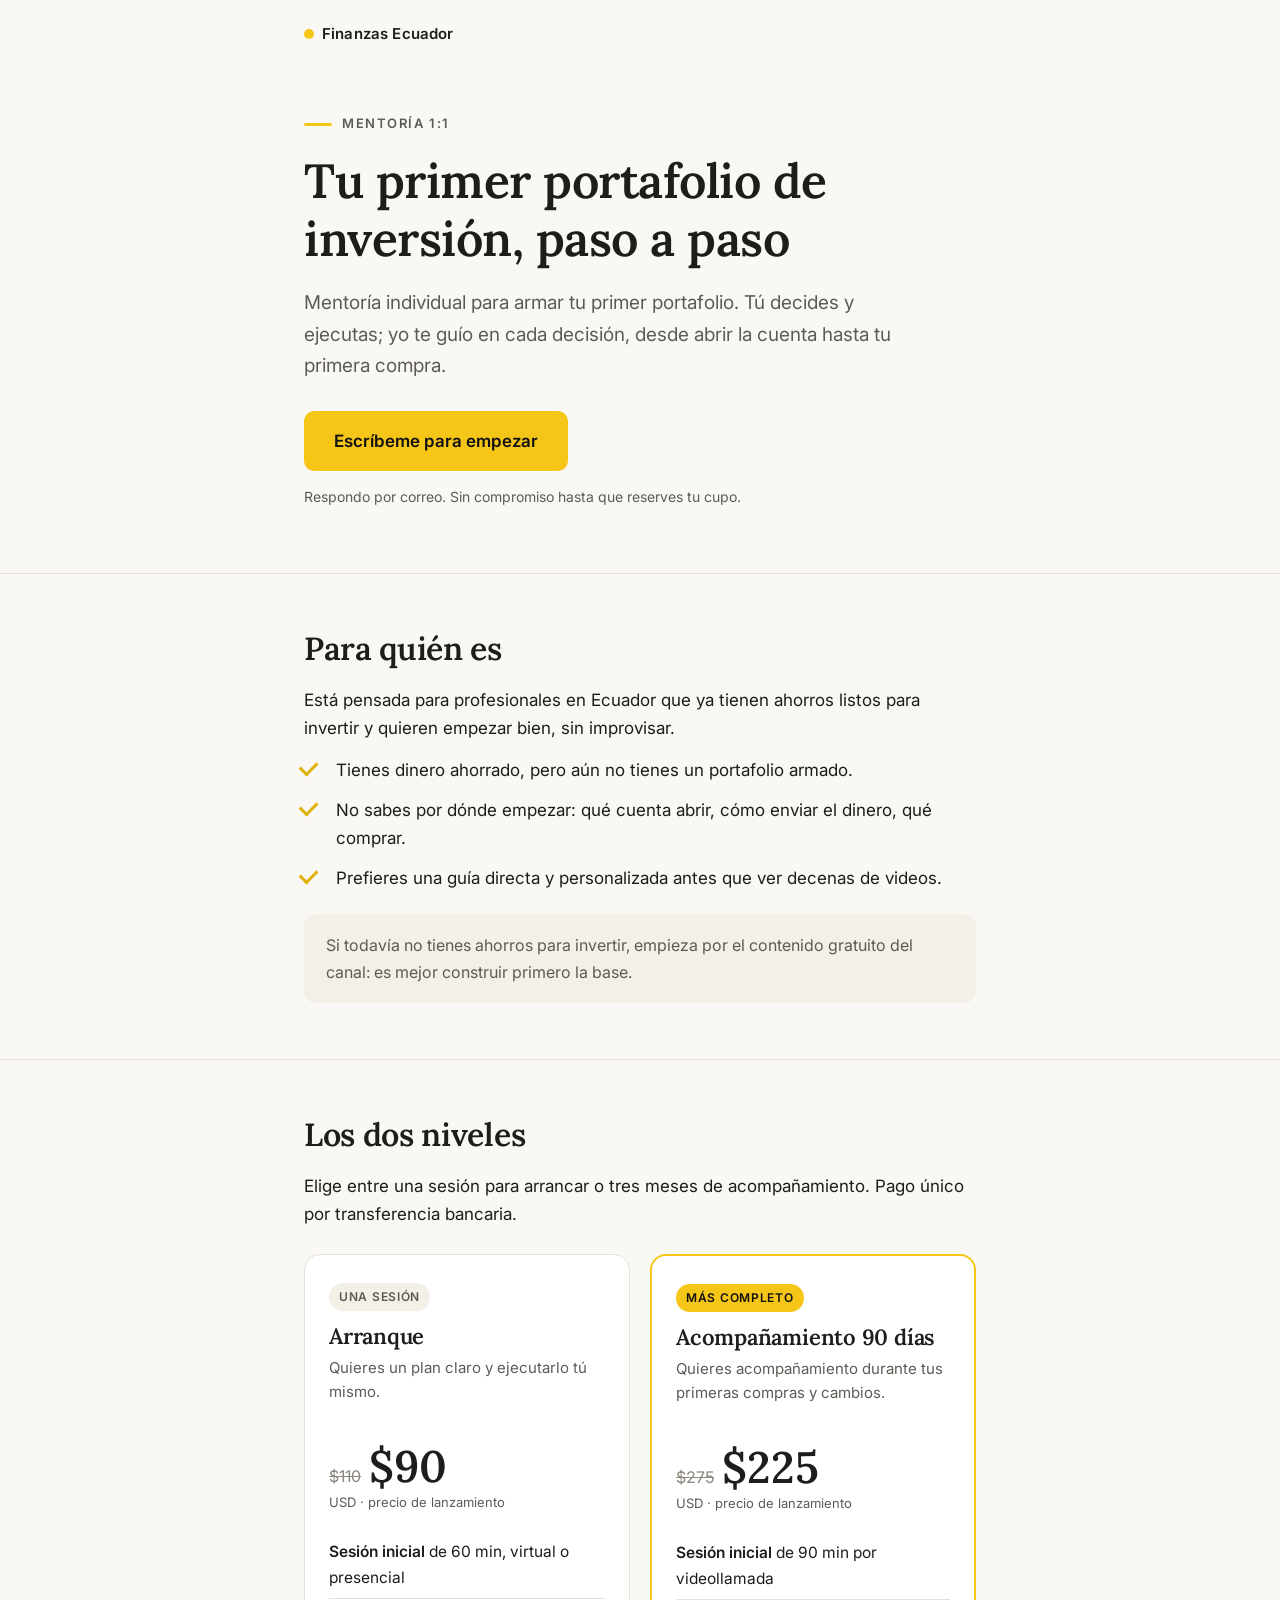
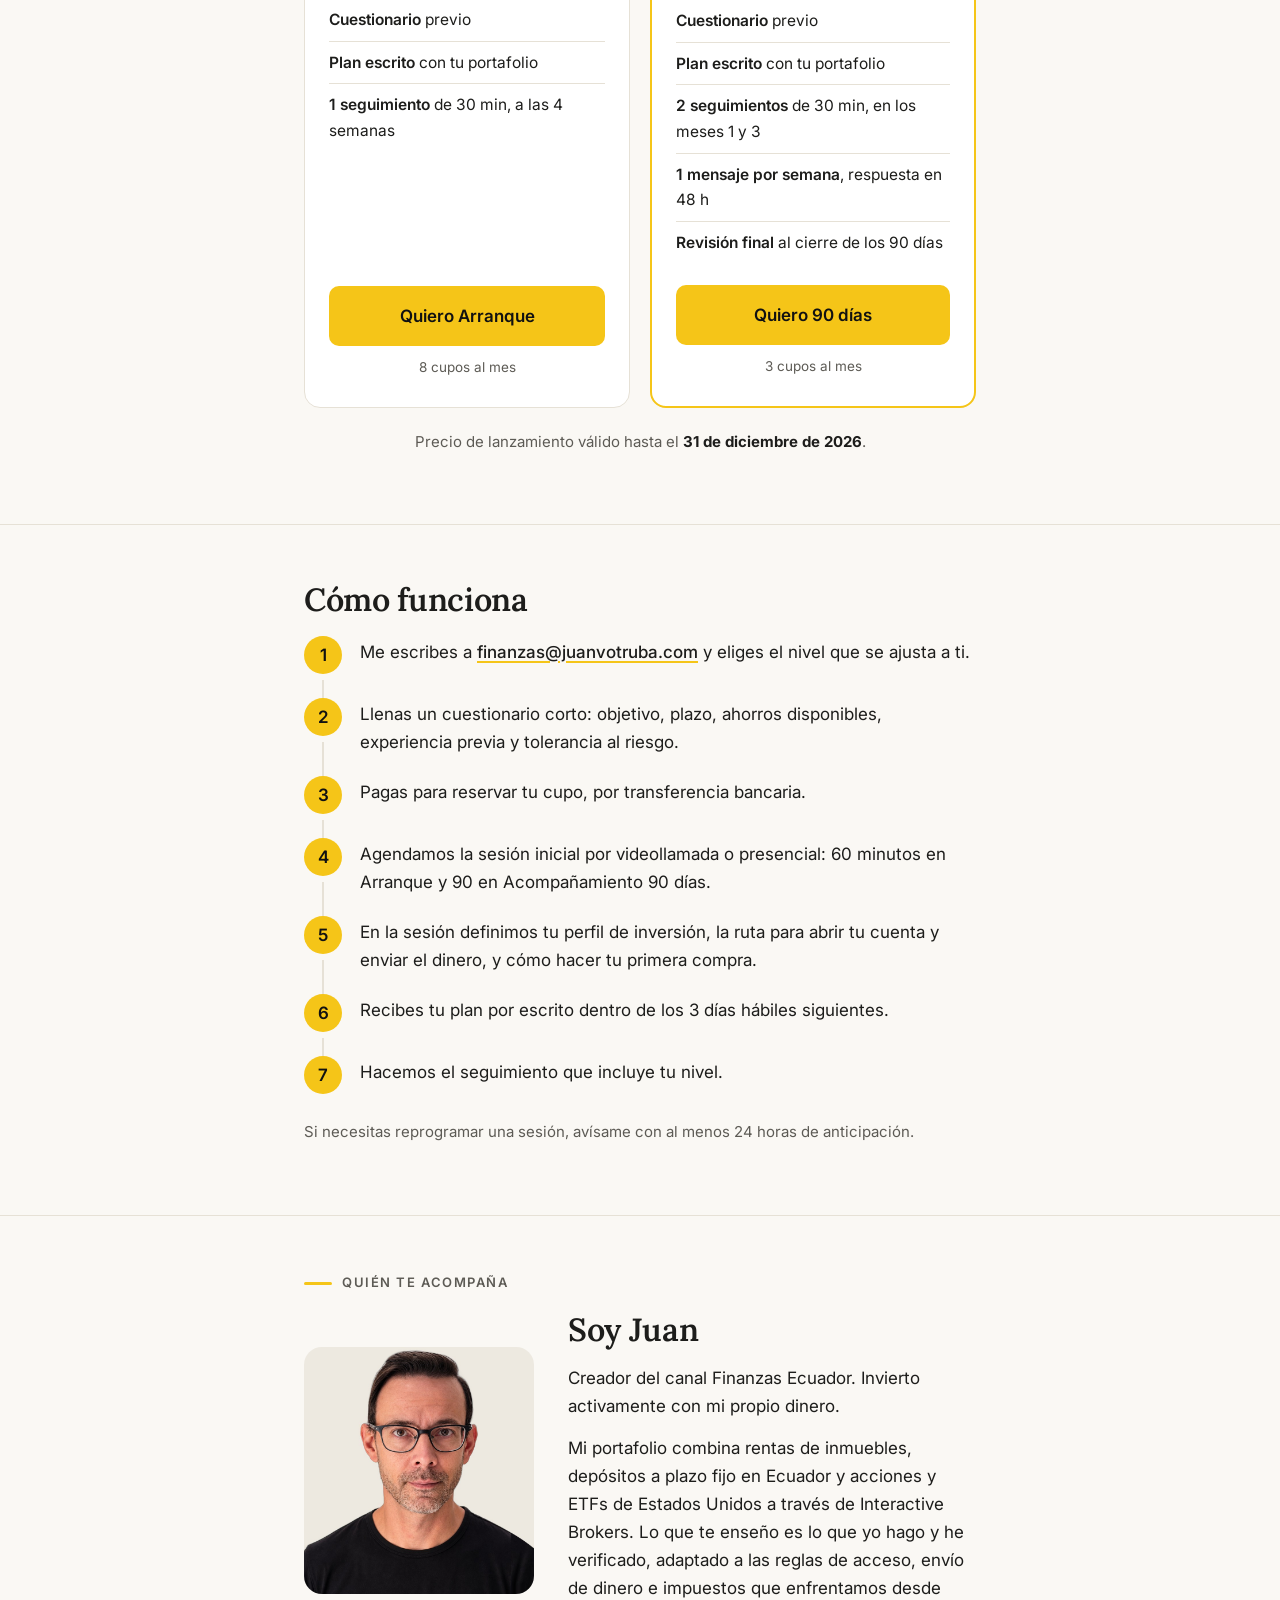
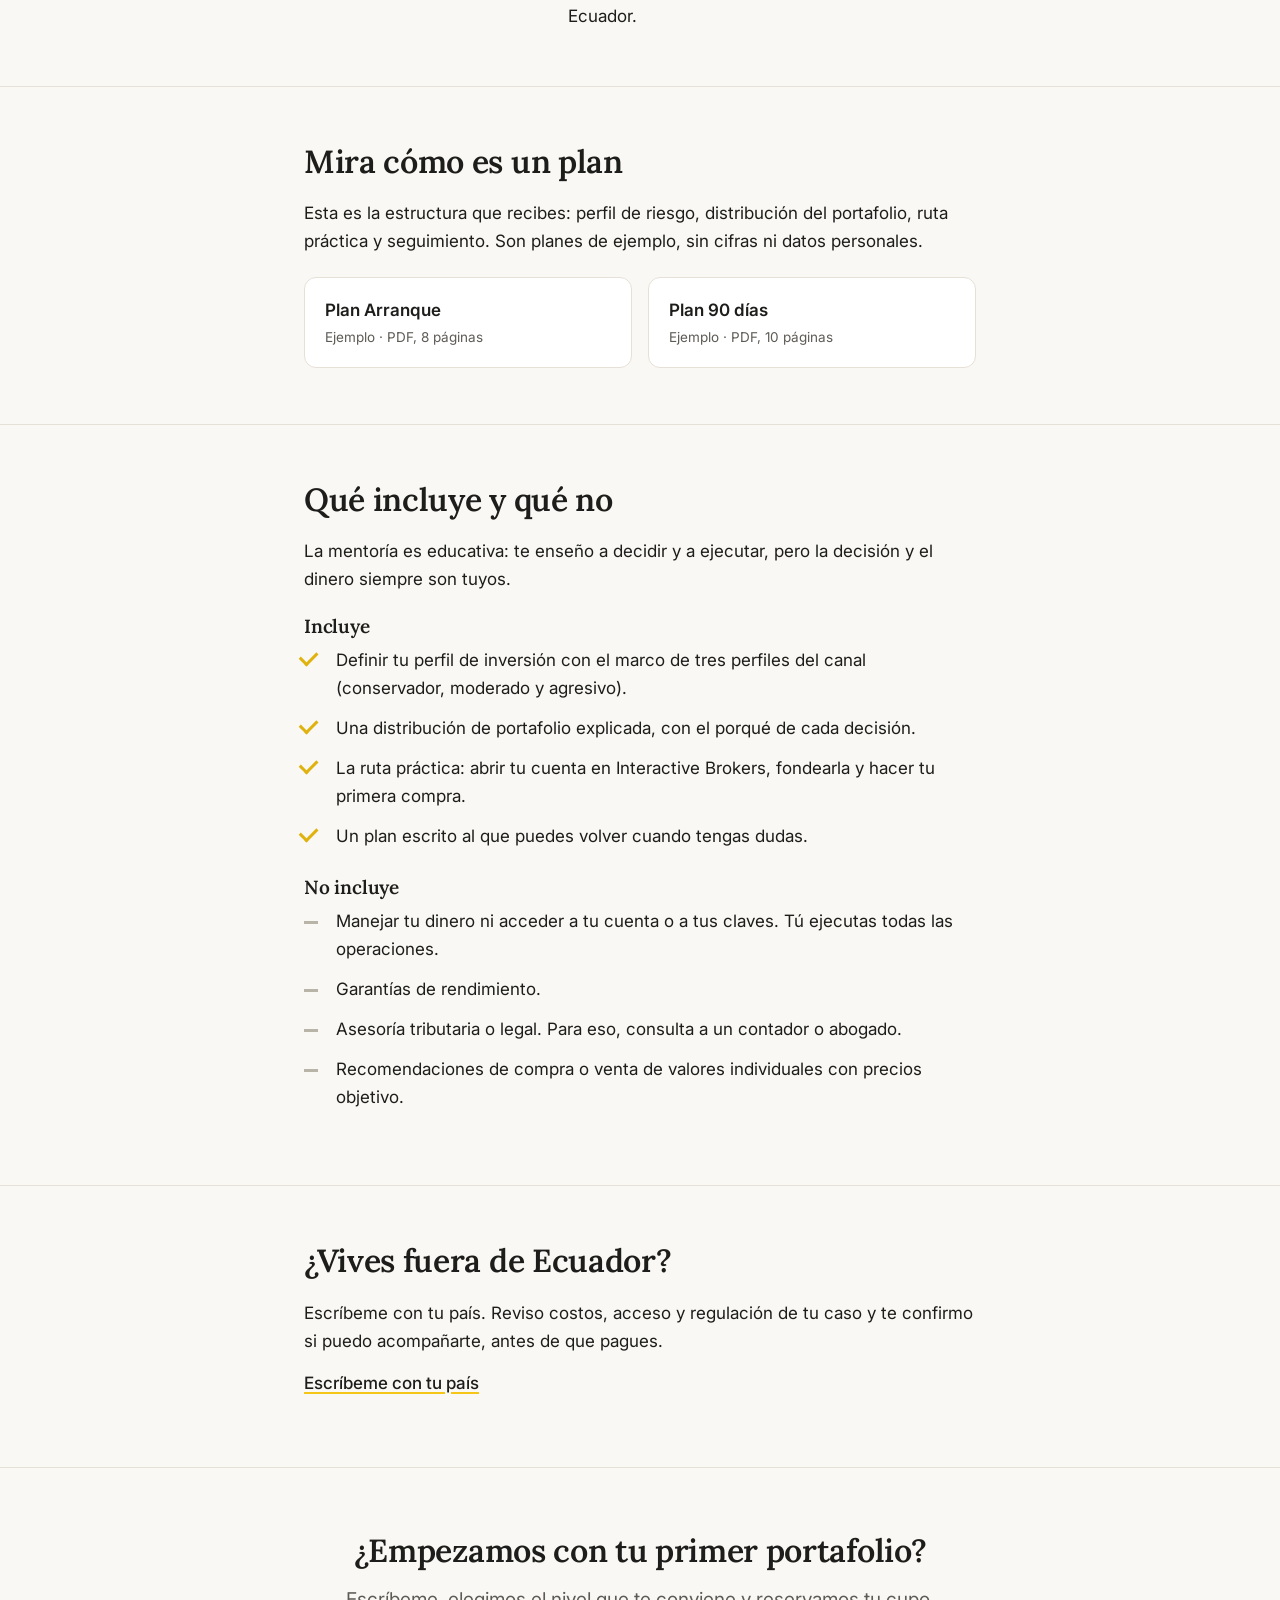
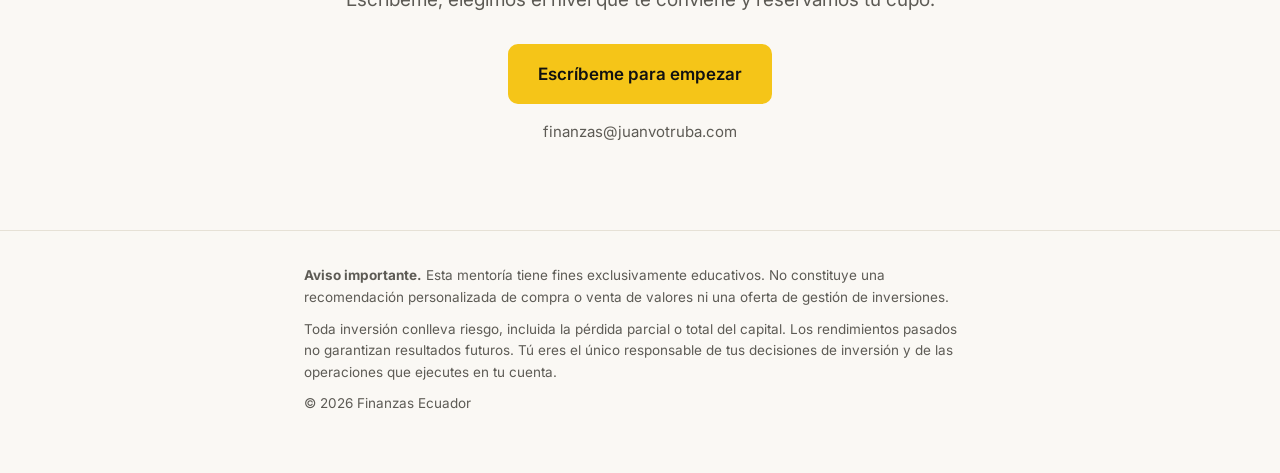
==== index.html @ 71546cec "Add files via upload" ====
<!DOCTYPE html>
<html lang="es">
<head>
<meta charset="utf-8">
<meta name="viewport" content="width=device-width, initial-scale=1">
<title>Mentoría 1:1: Tu Primer Portafolio | Finanzas Ecuador</title>
<meta name="description" content="Mentoría individual para armar tu primer portafolio de inversión desde Ecuador, paso a paso. Tú decides y ejecutas, yo te guío en cada decisión.">
<meta property="og:title" content="Mentoría 1:1: Tu Primer Portafolio">
<meta property="og:description" content="Arma tu primer portafolio de inversión desde Ecuador, paso a paso, con guía personalizada.">
<meta property="og:type" content="website">
<meta property="og:image" content="https://mentoria.juanvotruba.com/juan.jpg">
<link rel="preconnect" href="https://fonts.googleapis.com">
<link rel="preconnect" href="https://fonts.gstatic.com" crossorigin>
<link href="https://fonts.googleapis.com/css2?family=Inter:wght@400;500;600&family=Lora:wght@500;600&display=swap" rel="stylesheet">
<style>
:root{
  --bg:#FAF8F4; --ink:#1d1d1b; --muted:#5d5b55; --line:#e6e1d6; --card:#ffffff;
  --yellow:#F5C518; --yellow-d:#e0b210; --soft:#F3F0E8;
}
*{box-sizing:border-box;margin:0;padding:0}
html{scroll-behavior:smooth}
body{background:var(--bg);color:var(--ink);font-family:'Inter',system-ui,-apple-system,'Segoe UI',sans-serif;font-size:17px;line-height:1.65;-webkit-font-smoothing:antialiased}
.wrap{max-width:720px;margin:0 auto;padding:0 24px}
h1,h2,h3{font-family:'Lora',Georgia,serif;font-weight:600;line-height:1.2;letter-spacing:-0.01em}
h1{font-size:clamp(34px,6vw,48px)}
h2{font-size:clamp(26px,4.4vw,32px);margin-bottom:18px}
h3{font-size:22px}
p{margin-bottom:14px}
a{color:inherit}
section{padding:56px 0;border-top:1px solid var(--line)}
section.first{border-top:0}
.eyebrow{font-size:13px;font-weight:600;letter-spacing:.12em;text-transform:uppercase;color:var(--muted);margin-bottom:18px}
.eyebrow b{display:inline-block;width:28px;height:3px;background:var(--yellow);vertical-align:middle;margin-right:10px;border-radius:2px}
.lead{font-size:19px;color:var(--muted);max-width:600px}
.btn{display:inline-block;background:var(--yellow);color:#111;font-weight:600;font-size:17px;text-decoration:none;padding:16px 30px;border-radius:10px;transition:background .15s,transform .15s}
.btn:hover{background:var(--yellow-d);transform:translateY(-1px)}
.btn.block{display:block;text-align:center}
.link{font-weight:500;text-decoration:underline;text-underline-offset:3px;text-decoration-color:var(--yellow);text-decoration-thickness:2px}
/* nav */
.top{padding:22px 0}
.top .wrap{display:flex;justify-content:space-between;align-items:center}
.brand{font-weight:600;font-size:15px;letter-spacing:.01em}
.brand span{display:inline-block;width:10px;height:10px;background:var(--yellow);border-radius:50%;margin-right:8px}
/* hero */
.hero{padding:44px 0 64px}
.hero h1{margin-bottom:20px}
.hero .lead{margin-bottom:30px}
.hero .note{font-size:14px;color:var(--muted);margin-top:14px;margin-bottom:0}
/* lists */
ul.checks{list-style:none;margin:6px 0 18px}
ul.checks li{position:relative;padding-left:32px;margin-bottom:12px}
ul.checks li::before{content:"";position:absolute;left:0;top:.5em;width:14px;height:8px;border-left:3px solid var(--yellow-d);border-bottom:3px solid var(--yellow-d);transform:rotate(-45deg) translateY(-50%)}
ul.cross li::before{border:0;width:14px;height:3px;background:#b9b4a8;transform:none;top:.8em}
.callout{background:var(--soft);border-radius:12px;padding:18px 22px;font-size:16px;color:var(--muted);margin-top:22px}
/* plans */
.plans{display:grid;grid-template-columns:1fr 1fr;gap:20px;margin-top:26px}
.plan{background:var(--card);border:1px solid var(--line);border-radius:16px;padding:28px 24px;display:flex;flex-direction:column}
.plan.main{border:2px solid var(--yellow)}
.badge{align-self:flex-start;font-size:12px;font-weight:600;letter-spacing:.06em;text-transform:uppercase;background:var(--yellow);color:#111;padding:4px 10px;border-radius:20px;margin-bottom:12px}
.badge.ghost{background:var(--soft);color:var(--muted)}
.plan h3{margin-bottom:6px}
.plan .for{font-size:15px;color:var(--muted);min-height:70px;margin-bottom:12px}
.price{margin:6px 0 2px}
.price .old{color:#8b877d;text-decoration:line-through;font-size:16px;margin-right:8px}
.price .new{font-family:'Lora',Georgia,serif;font-size:44px;font-weight:600;line-height:1}
.price-sub{font-size:13px;color:var(--muted);margin-bottom:18px}
.plan ul{list-style:none;font-size:15.5px;margin-bottom:22px;flex:1}
.plan li{padding:8px 0;border-top:1px solid var(--line)}
.plan li:first-child{border-top:0}
.plan li strong{font-weight:600}
.plan .slots{font-size:13.5px;color:var(--muted);text-align:center;margin:10px 0 0}
.deadline{text-align:center;font-size:15px;margin-top:22px;color:var(--muted)}
.deadline b{color:var(--ink)}
/* steps */
ol.steps{list-style:none;counter-reset:s;margin-top:10px}
ol.steps li{counter-increment:s;position:relative;padding:0 0 22px 56px;margin:0;min-height:62px}
ol.steps li::before{content:counter(s);position:absolute;left:0;top:-2px;width:38px;height:38px;border-radius:50%;background:var(--yellow);color:#111;font-weight:600;display:flex;align-items:center;justify-content:center}
ol.steps li::after{content:"";position:absolute;left:18px;top:42px;bottom:2px;width:2px;background:var(--line)}
ol.steps li:last-child::after{display:none}
/* about */
.about{display:grid;grid-template-columns:230px 1fr;gap:34px;align-items:center}
.about img{width:100%;height:auto;border-radius:18px;display:block}
/* downloads */
.dl{display:grid;grid-template-columns:1fr 1fr;gap:16px;margin-top:22px}
.dl a{display:block;text-decoration:none;background:var(--card);border:1px solid var(--line);border-radius:12px;padding:18px 20px;transition:border-color .15s}
.dl a:hover{border-color:var(--yellow-d)}
.dl small{display:block;color:var(--muted);font-size:13.5px;margin-top:2px}
.dl strong{font-weight:600}
/* final */
.final{text-align:center;padding:64px 0 72px}
.final h2{margin-bottom:14px}
.final .lead{margin:0 auto 28px}
.mail{margin-top:16px;font-size:15px;color:var(--muted)}
footer{border-top:1px solid var(--line);padding:34px 0 48px;font-size:13.5px;color:var(--muted);line-height:1.6}
footer p{margin-bottom:10px}
@media(max-width:640px){
  body{font-size:16.5px}
  .plans,.dl{grid-template-columns:1fr}
  .plan .for{min-height:0}
  .about{grid-template-columns:1fr;gap:22px}
  .about img{max-width:240px}
  section{padding:44px 0}
}
</style>
</head>
<body>

<header class="top">
  <div class="wrap"><div class="brand"><span></span>Finanzas Ecuador</div></div>
</header>

<main>

<section class="hero first">
  <div class="wrap">
    <p class="eyebrow"><b></b>Mentoría 1:1</p>
    <h1>Tu primer portafolio de inversión, paso a paso</h1>
    <p class="lead">Mentoría individual para armar tu primer portafolio. Tú decides y ejecutas; yo te guío en cada decisión, desde abrir la cuenta hasta tu primera compra.</p>
    <a class="btn" href="mailto:finanzas@juanvotruba.com?subject=Mentor%C3%ADa%201%3A1%20-%20Quiero%20informaci%C3%B3n">Escríbeme para empezar</a>
    <p class="note">Respondo por correo. Sin compromiso hasta que reserves tu cupo.</p>
  </div>
</section>

<section>
  <div class="wrap">
    <h2>Para quién es</h2>
    <p>Está pensada para profesionales en Ecuador que ya tienen ahorros listos para invertir y quieren empezar bien, sin improvisar.</p>
    <ul class="checks">
      <li>Tienes dinero ahorrado, pero aún no tienes un portafolio armado.</li>
      <li>No sabes por dónde empezar: qué cuenta abrir, cómo enviar el dinero, qué comprar.</li>
      <li>Prefieres una guía directa y personalizada antes que ver decenas de videos.</li>
    </ul>
    <div class="callout">Si todavía no tienes ahorros para invertir, empieza por el contenido gratuito del canal: es mejor construir primero la base.</div>
  </div>
</section>

<section id="niveles">
  <div class="wrap">
    <h2>Los dos niveles</h2>
    <p>Elige entre una sesión para arrancar o tres meses de acompañamiento. Pago único por transferencia bancaria.</p>

    <div class="plans">
      <div class="plan">
        <span class="badge ghost">Una sesión</span>
        <h3>Arranque</h3>
        <p class="for">Quieres un plan claro y ejecutarlo tú mismo.</p>
        <div class="price"><span class="old">$110</span><span class="new">$90</span></div>
        <p class="price-sub">USD · precio de lanzamiento</p>
        <ul>
          <li><strong>Sesión inicial</strong> de 60 min, virtual o presencial</li>
          <li><strong>Cuestionario</strong> previo</li>
          <li><strong>Plan escrito</strong> con tu portafolio</li>
          <li><strong>1 seguimiento</strong> de 30 min, a las 4 semanas</li>
        </ul>
        <a class="btn block" href="mailto:finanzas@juanvotruba.com?subject=Mentor%C3%ADa%201%3A1%20-%20Nivel%20Arranque&body=Hola%20Juan%2C%20me%20interesa%20el%20nivel%20Arranque.">Quiero Arranque</a>
        <p class="slots">8 cupos al mes</p>
      </div>

      <div class="plan main">
        <span class="badge">Más completo</span>
        <h3>Acompañamiento 90 días</h3>
        <p class="for">Quieres acompañamiento durante tus primeras compras y cambios.</p>
        <div class="price"><span class="old">$275</span><span class="new">$225</span></div>
        <p class="price-sub">USD · precio de lanzamiento</p>
        <ul>
          <li><strong>Sesión inicial</strong> de 90 min por videollamada</li>
          <li><strong>Cuestionario</strong> previo</li>
          <li><strong>Plan escrito</strong> con tu portafolio</li>
          <li><strong>2 seguimientos</strong> de 30 min, en los meses 1 y 3</li>
          <li><strong>1 mensaje por semana</strong>, respuesta en 48 h</li>
          <li><strong>Revisión final</strong> al cierre de los 90 días</li>
        </ul>
        <a class="btn block" href="mailto:finanzas@juanvotruba.com?subject=Mentor%C3%ADa%201%3A1%20-%20Nivel%20Acompa%C3%B1amiento%2090%20d%C3%ADas&body=Hola%20Juan%2C%20me%20interesa%20el%20nivel%20Acompa%C3%B1amiento%2090%20d%C3%ADas.">Quiero 90 días</a>
        <p class="slots">3 cupos al mes</p>
      </div>
    </div>
    <p class="deadline">Precio de lanzamiento válido hasta el <b>31 de diciembre de 2026</b>.</p>
  </div>
</section>

<section>
  <div class="wrap">
    <h2>Cómo funciona</h2>
    <ol class="steps">
      <li>Me escribes a <a class="link" href="mailto:finanzas@juanvotruba.com">finanzas@juanvotruba.com</a> y eliges el nivel que se ajusta a ti.</li>
      <li>Llenas un cuestionario corto: objetivo, plazo, ahorros disponibles, experiencia previa y tolerancia al riesgo.</li>
      <li>Pagas para reservar tu cupo, por transferencia bancaria.</li>
      <li>Agendamos la sesión inicial por videollamada o presencial: 60 minutos en Arranque y 90 en Acompañamiento 90 días.</li>
      <li>En la sesión definimos tu perfil de inversión, la ruta para abrir tu cuenta y enviar el dinero, y cómo hacer tu primera compra.</li>
      <li>Recibes tu plan por escrito dentro de los 3 días hábiles siguientes.</li>
      <li>Hacemos el seguimiento que incluye tu nivel.</li>
    </ol>
    <p style="font-size:15px;color:var(--muted)">Si necesitas reprogramar una sesión, avísame con al menos 24 horas de anticipación.</p>
  </div>
</section>

<section>
  <div class="wrap">
    <p class="eyebrow"><b></b>Quién te acompaña</p>
    <div class="about">
      <img src="juan.jpg" alt="Juan, creador del canal Finanzas Ecuador" width="800" height="862">
      <div>
        <h2 style="margin-bottom:14px">Soy Juan</h2>
        <p>Creador del canal Finanzas Ecuador. Invierto activamente con mi propio dinero.</p>
        <p style="margin-bottom:0">Mi portafolio combina rentas de inmuebles, depósitos a plazo fijo en Ecuador y acciones y ETFs de Estados Unidos a través de Interactive Brokers. Lo que te enseño es lo que yo hago y he verificado, adaptado a las reglas de acceso, envío de dinero e impuestos que enfrentamos desde Ecuador.</p>
      </div>
    </div>
  </div>
</section>

<section>
  <div class="wrap">
    <h2>Mira cómo es un plan</h2>
    <p>Esta es la estructura que recibes: perfil de riesgo, distribución del portafolio, ruta práctica y seguimiento. Son planes de ejemplo, sin cifras ni datos personales.</p>
    <div class="dl">
      <a href="plan-ejemplo-arranque.pdf" download>
        <strong>Plan Arranque</strong>
        <small>Ejemplo · PDF, 8 páginas</small>
      </a>
      <a href="plan-ejemplo-90-dias.pdf" download>
        <strong>Plan 90 días</strong>
        <small>Ejemplo · PDF, 10 páginas</small>
      </a>
    </div>
  </div>
</section>

<section>
  <div class="wrap">
    <h2>Qué incluye y qué no</h2>
    <p>La mentoría es educativa: te enseño a decidir y a ejecutar, pero la decisión y el dinero siempre son tuyos.</p>
    <h3 style="font-size:19px;margin:22px 0 8px">Incluye</h3>
    <ul class="checks">
      <li>Definir tu perfil de inversión con el marco de tres perfiles del canal (conservador, moderado y agresivo).</li>
      <li>Una distribución de portafolio explicada, con el porqué de cada decisión.</li>
      <li>La ruta práctica: abrir tu cuenta en Interactive Brokers, fondearla y hacer tu primera compra.</li>
      <li>Un plan escrito al que puedes volver cuando tengas dudas.</li>
    </ul>
    <h3 style="font-size:19px;margin:26px 0 8px">No incluye</h3>
    <ul class="checks cross">
      <li>Manejar tu dinero ni acceder a tu cuenta o a tus claves. Tú ejecutas todas las operaciones.</li>
      <li>Garantías de rendimiento.</li>
      <li>Asesoría tributaria o legal. Para eso, consulta a un contador o abogado.</li>
      <li>Recomendaciones de compra o venta de valores individuales con precios objetivo.</li>
    </ul>
  </div>
</section>

<section>
  <div class="wrap">
    <h2>¿Vives fuera de Ecuador?</h2>
    <p>Escríbeme con tu país. Reviso costos, acceso y regulación de tu caso y te confirmo si puedo acompañarte, antes de que pagues.</p>
    <p><a class="link" href="mailto:finanzas@juanvotruba.com?subject=Mentor%C3%ADa%201%3A1%20-%20Vivo%20fuera%20de%20Ecuador&body=Hola%20Juan%2C%20vivo%20en%20(pa%C3%ADs)%20y%20quiero%20saber%20si%20puedes%20acompa%C3%B1arme.">Escríbeme con tu país</a></p>
  </div>
</section>

<section class="final">
  <div class="wrap">
    <h2>¿Empezamos con tu primer portafolio?</h2>
    <p class="lead">Escríbeme, elegimos el nivel que te conviene y reservamos tu cupo.</p>
    <a class="btn" href="mailto:finanzas@juanvotruba.com?subject=Mentor%C3%ADa%201%3A1%20-%20Quiero%20informaci%C3%B3n">Escríbeme para empezar</a>
    <p class="mail">finanzas@juanvotruba.com</p>
  </div>
</section>

</main>

<footer>
  <div class="wrap">
    <p><strong>Aviso importante.</strong> Esta mentoría tiene fines exclusivamente educativos. No constituye una recomendación personalizada de compra o venta de valores ni una oferta de gestión de inversiones.</p>
    <p>Toda inversión conlleva riesgo, incluida la pérdida parcial o total del capital. Los rendimientos pasados no garantizan resultados futuros. Tú eres el único responsable de tus decisiones de inversión y de las operaciones que ejecutes en tu cuenta.</p>
    <p>© 2026 Finanzas Ecuador</p>
  </div>
</footer>

</body>
</html>
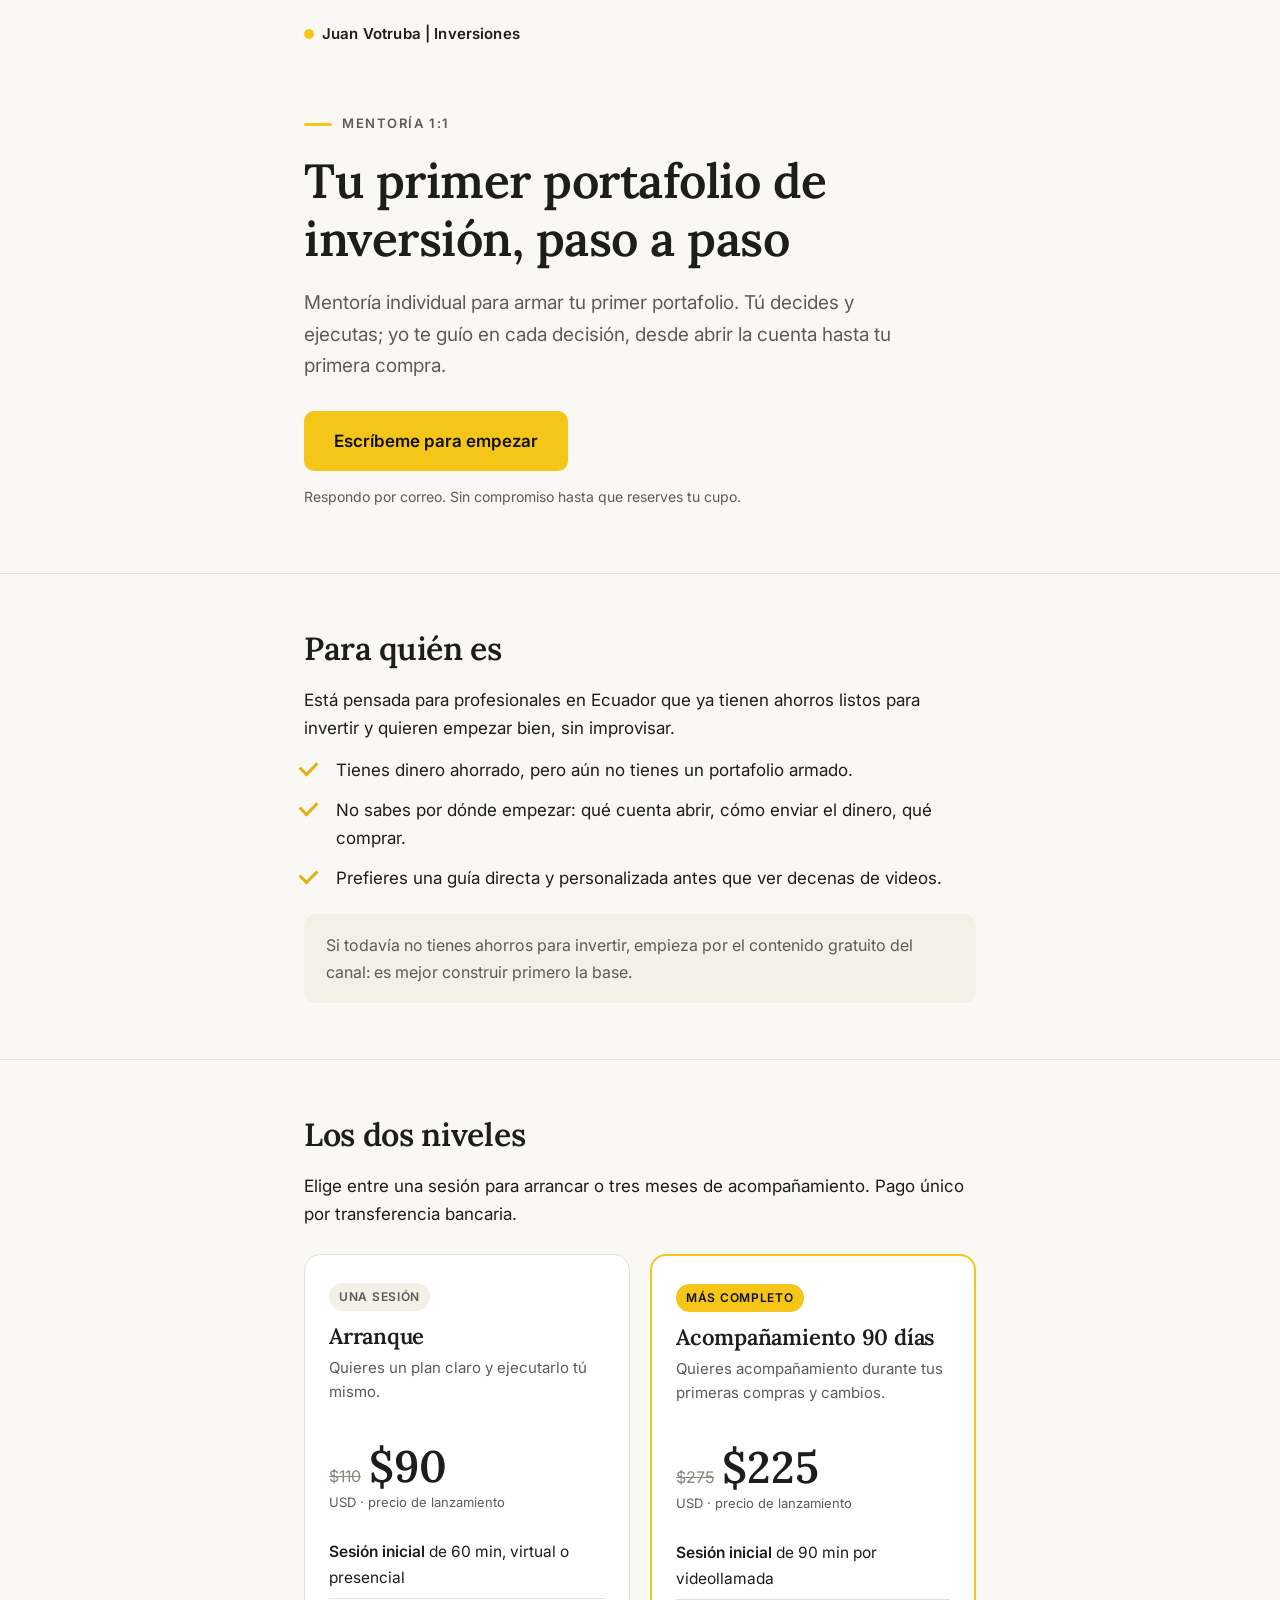
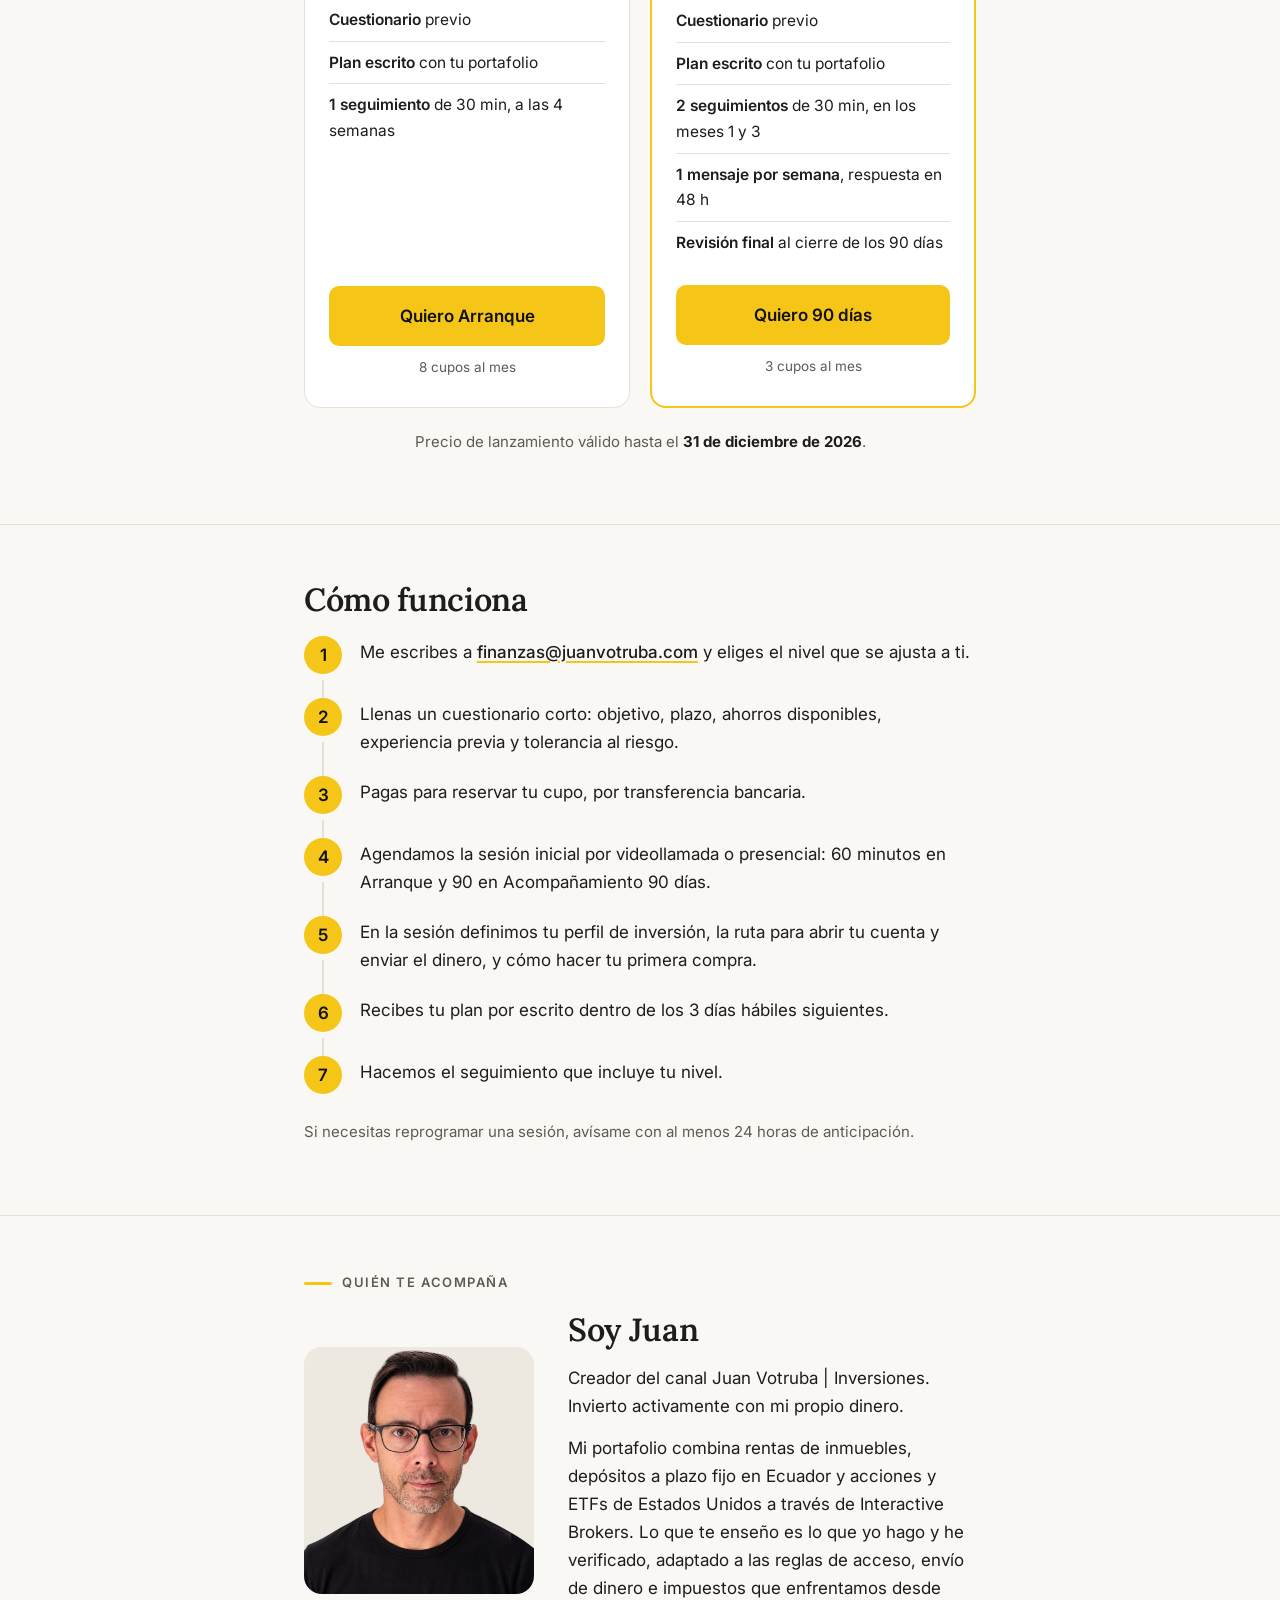
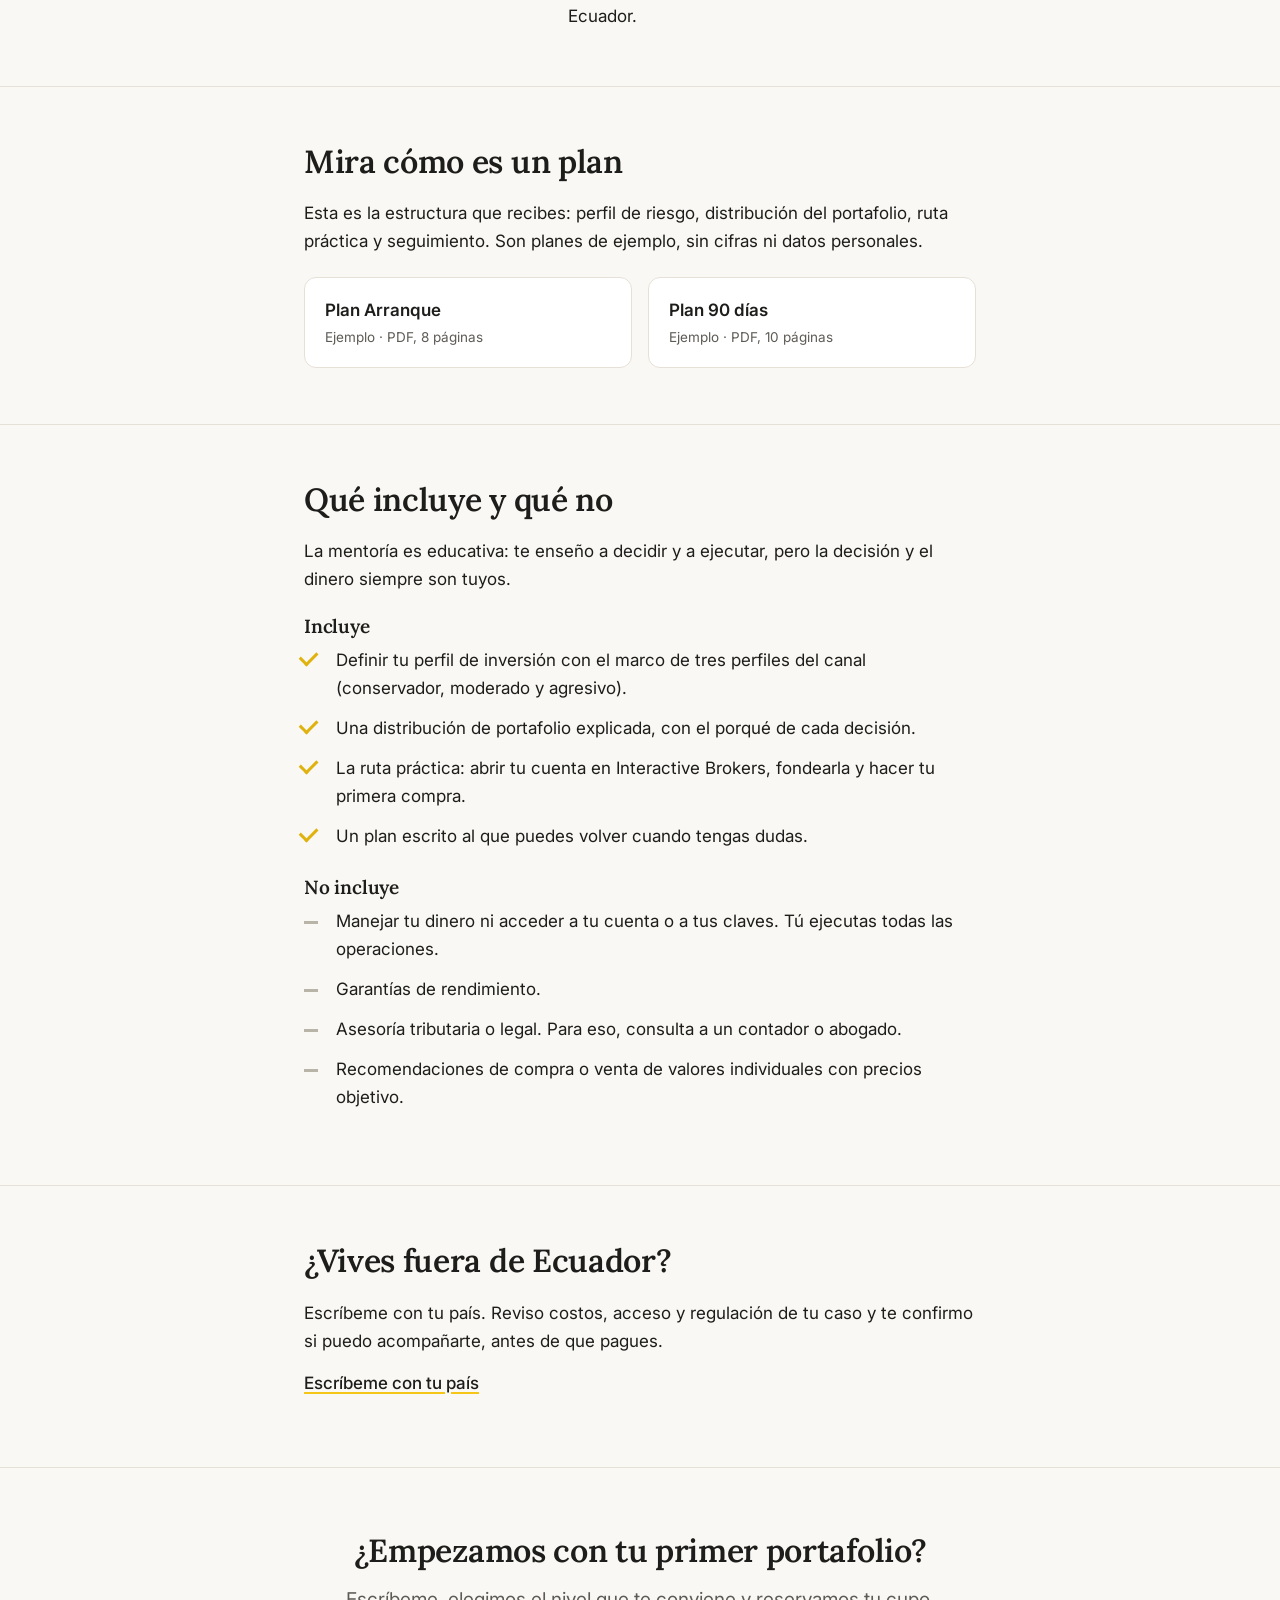
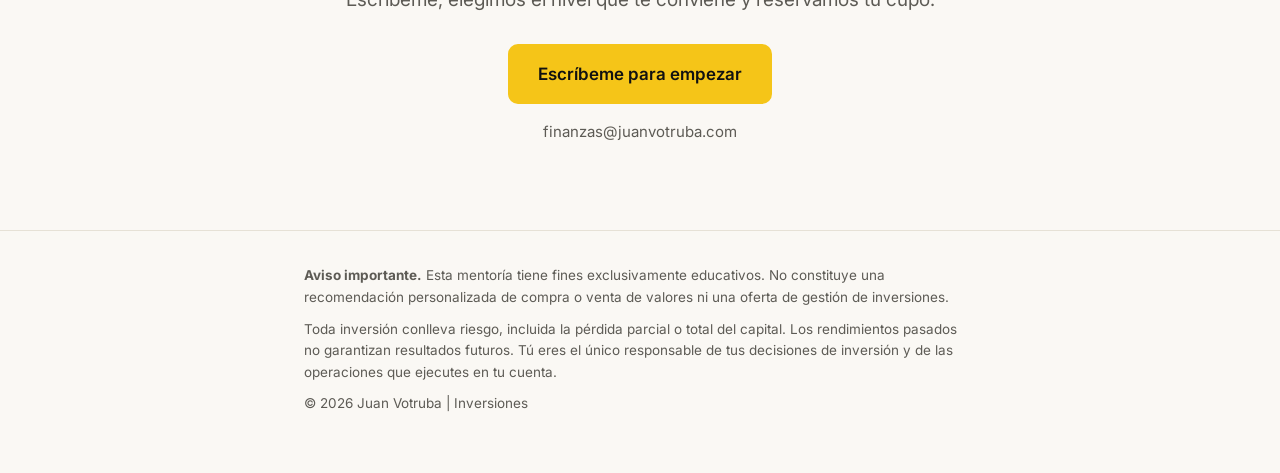
==== commit 456bfffc: "Add files via upload" ====
--- a/index.html
+++ b/index.html
@@ -3,7 +3,7 @@
 <head>
 <meta charset="utf-8">
 <meta name="viewport" content="width=device-width, initial-scale=1">
-<title>Mentoría 1:1: Tu Primer Portafolio | Finanzas Ecuador</title>
+<title>Mentoría 1:1: Tu Primer Portafolio · Juan Votruba Inversiones</title>
 <meta name="description" content="Mentoría individual para armar tu primer portafolio de inversión desde Ecuador, paso a paso. Tú decides y ejecutas, yo te guío en cada decisión.">
 <meta property="og:title" content="Mentoría 1:1: Tu Primer Portafolio">
 <meta property="og:description" content="Arma tu primer portafolio de inversión desde Ecuador, paso a paso, con guía personalizada.">
@@ -106,7 +106,7 @@
 <body>
 
 <header class="top">
-  <div class="wrap"><div class="brand"><span></span>Finanzas Ecuador</div></div>
+  <div class="wrap"><div class="brand"><span></span>Juan Votruba | Inversiones</div></div>
 </header>
 
 <main>
@@ -198,10 +198,10 @@
   <div class="wrap">
     <p class="eyebrow"><b></b>Quién te acompaña</p>
     <div class="about">
-      <img src="juan.jpg" alt="Juan, creador del canal Finanzas Ecuador" width="800" height="862">
+      <img src="juan.jpg" alt="Juan, creador del canal Juan Votruba | Inversiones" width="800" height="862">
       <div>
         <h2 style="margin-bottom:14px">Soy Juan</h2>
-        <p>Creador del canal Finanzas Ecuador. Invierto activamente con mi propio dinero.</p>
+        <p>Creador del canal Juan Votruba | Inversiones. Invierto activamente con mi propio dinero.</p>
         <p style="margin-bottom:0">Mi portafolio combina rentas de inmuebles, depósitos a plazo fijo en Ecuador y acciones y ETFs de Estados Unidos a través de Interactive Brokers. Lo que te enseño es lo que yo hago y he verificado, adaptado a las reglas de acceso, envío de dinero e impuestos que enfrentamos desde Ecuador.</p>
       </div>
     </div>
@@ -269,7 +269,7 @@
   <div class="wrap">
     <p><strong>Aviso importante.</strong> Esta mentoría tiene fines exclusivamente educativos. No constituye una recomendación personalizada de compra o venta de valores ni una oferta de gestión de inversiones.</p>
     <p>Toda inversión conlleva riesgo, incluida la pérdida parcial o total del capital. Los rendimientos pasados no garantizan resultados futuros. Tú eres el único responsable de tus decisiones de inversión y de las operaciones que ejecutes en tu cuenta.</p>
-    <p>© 2026 Finanzas Ecuador</p>
+    <p>© 2026 Juan Votruba | Inversiones</p>
   </div>
 </footer>
 
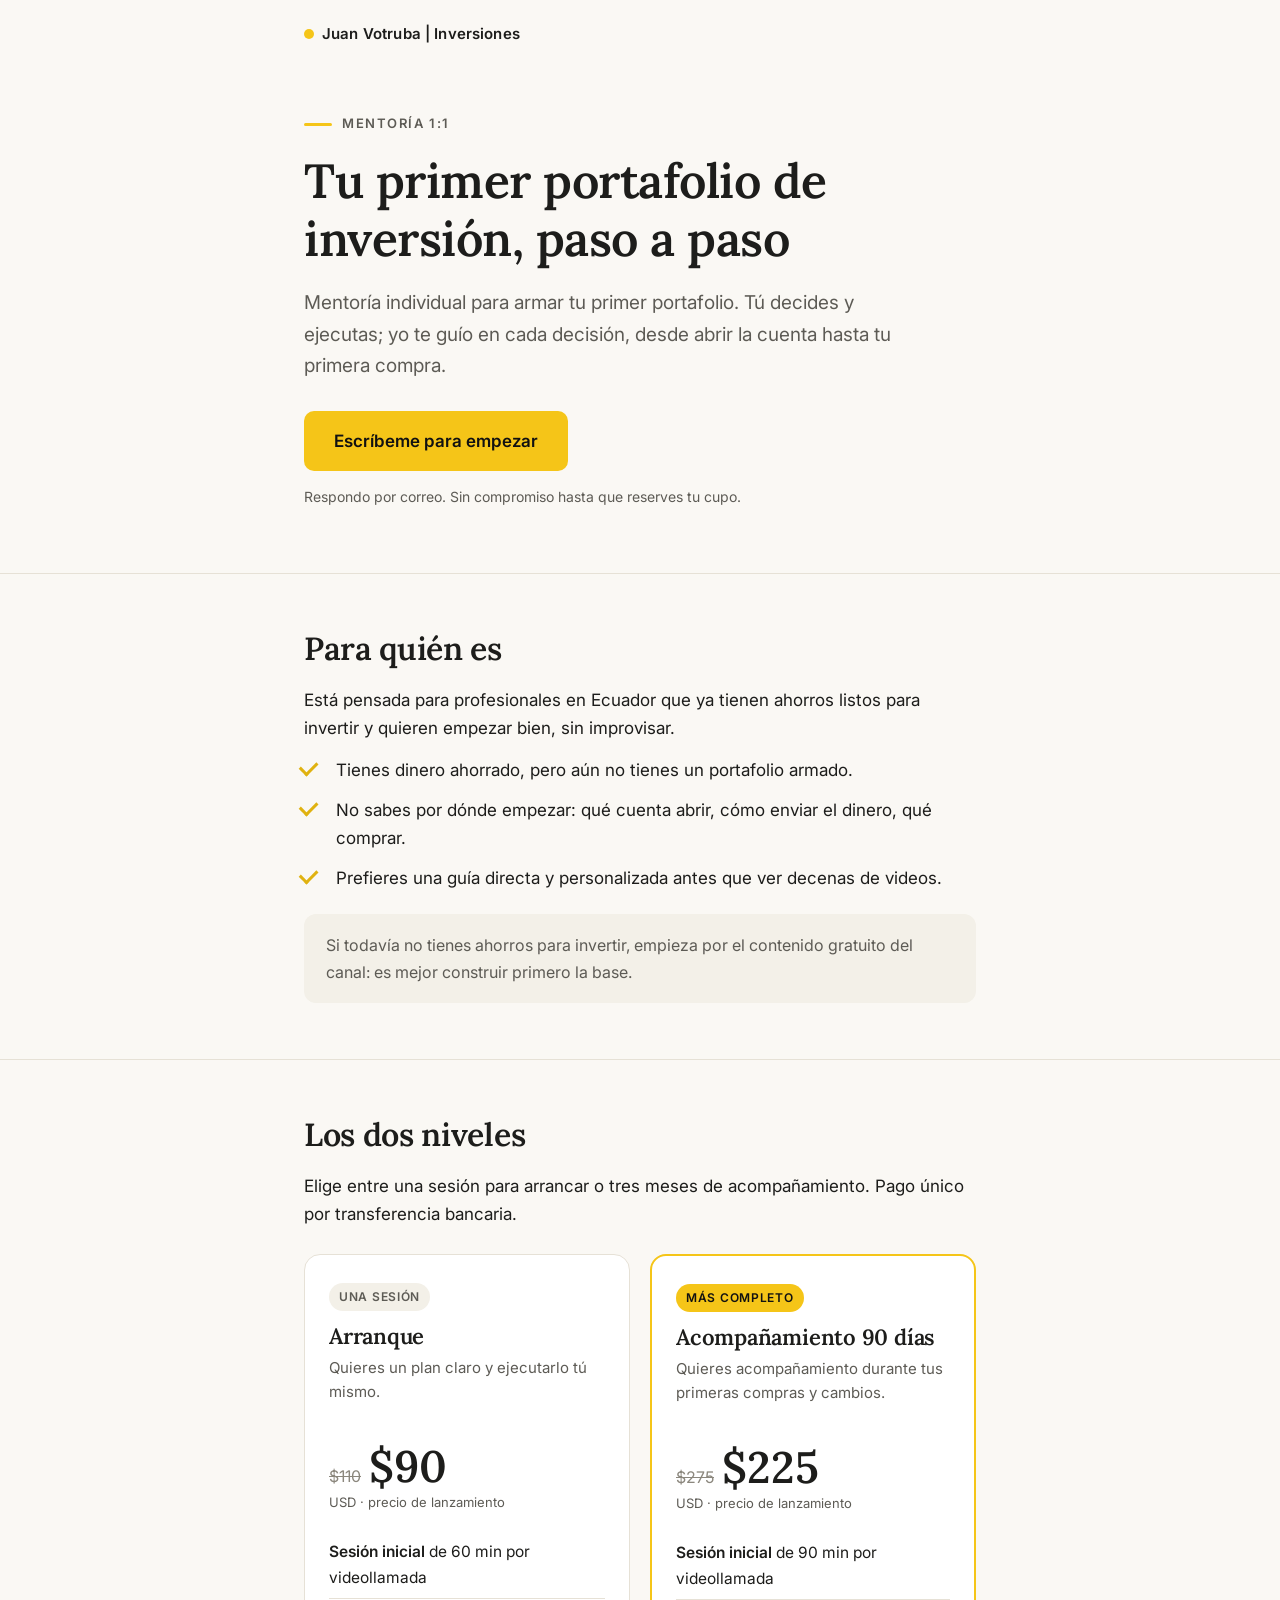
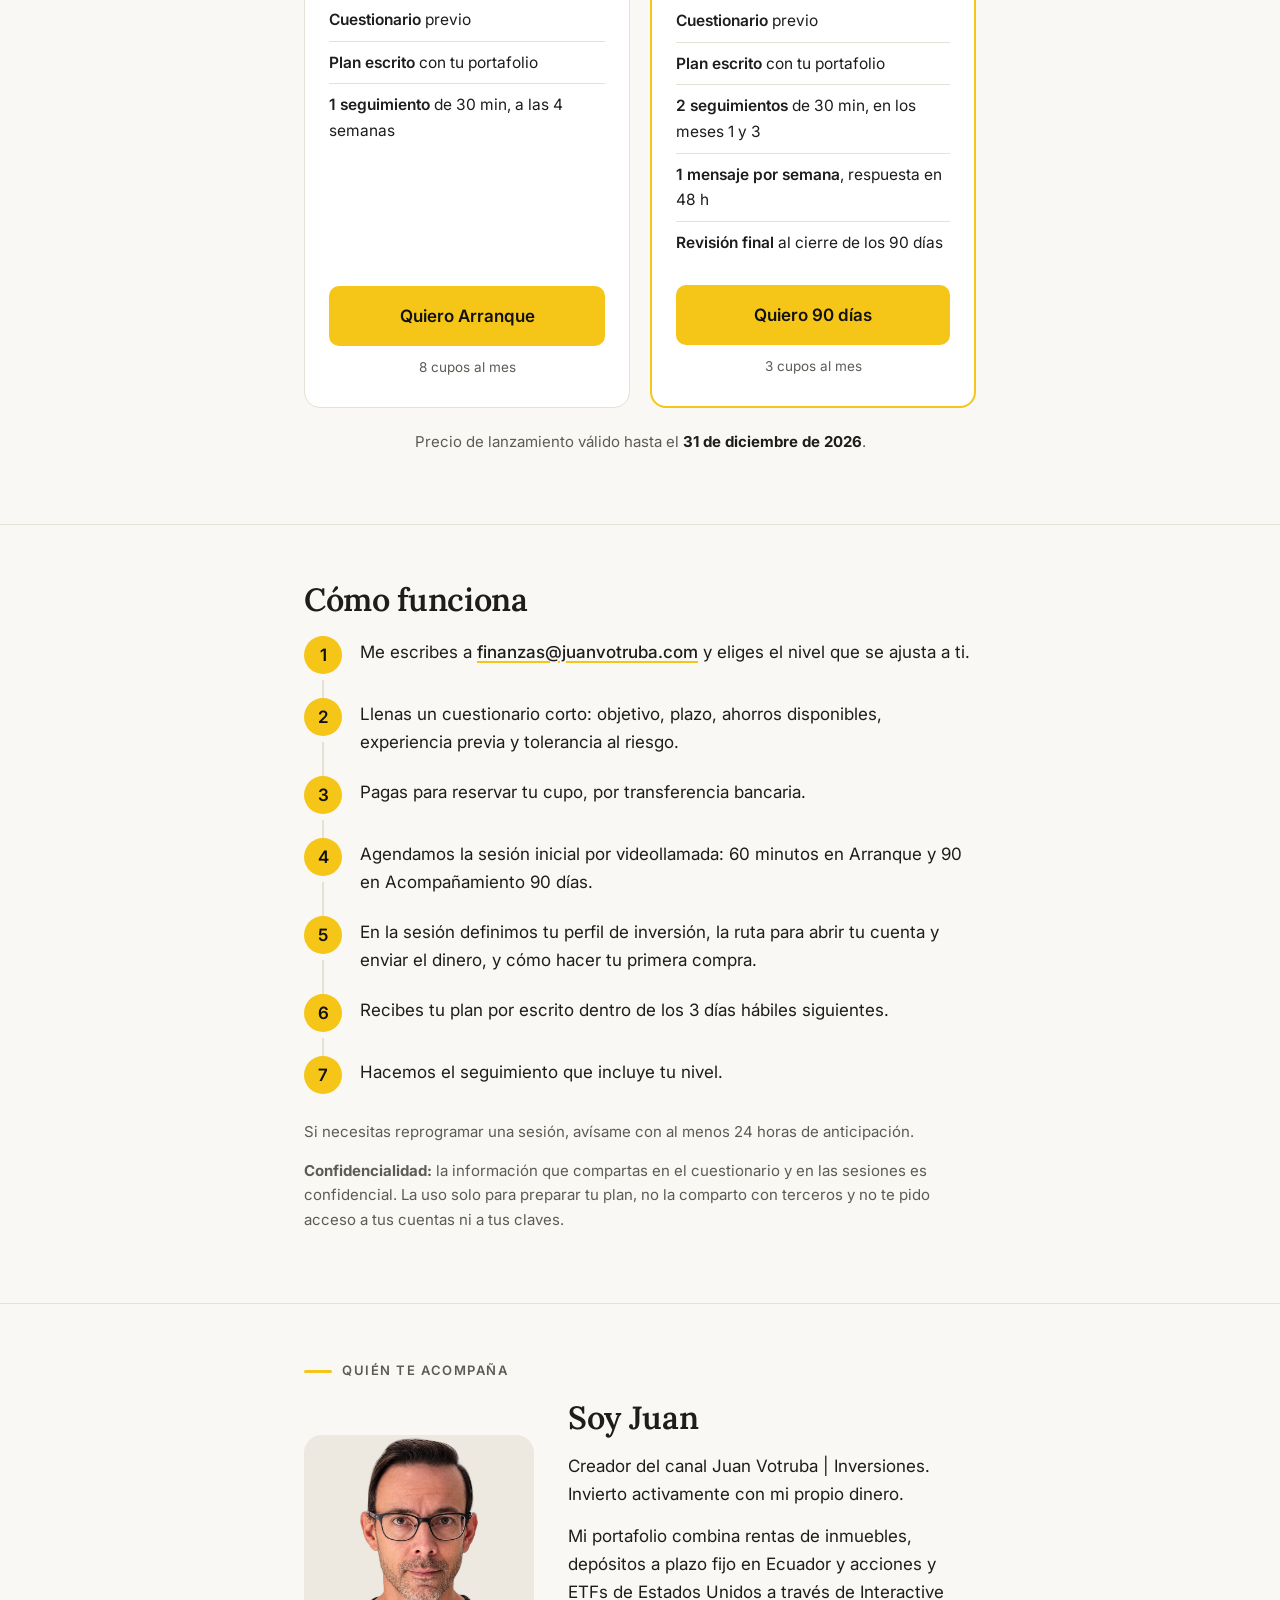
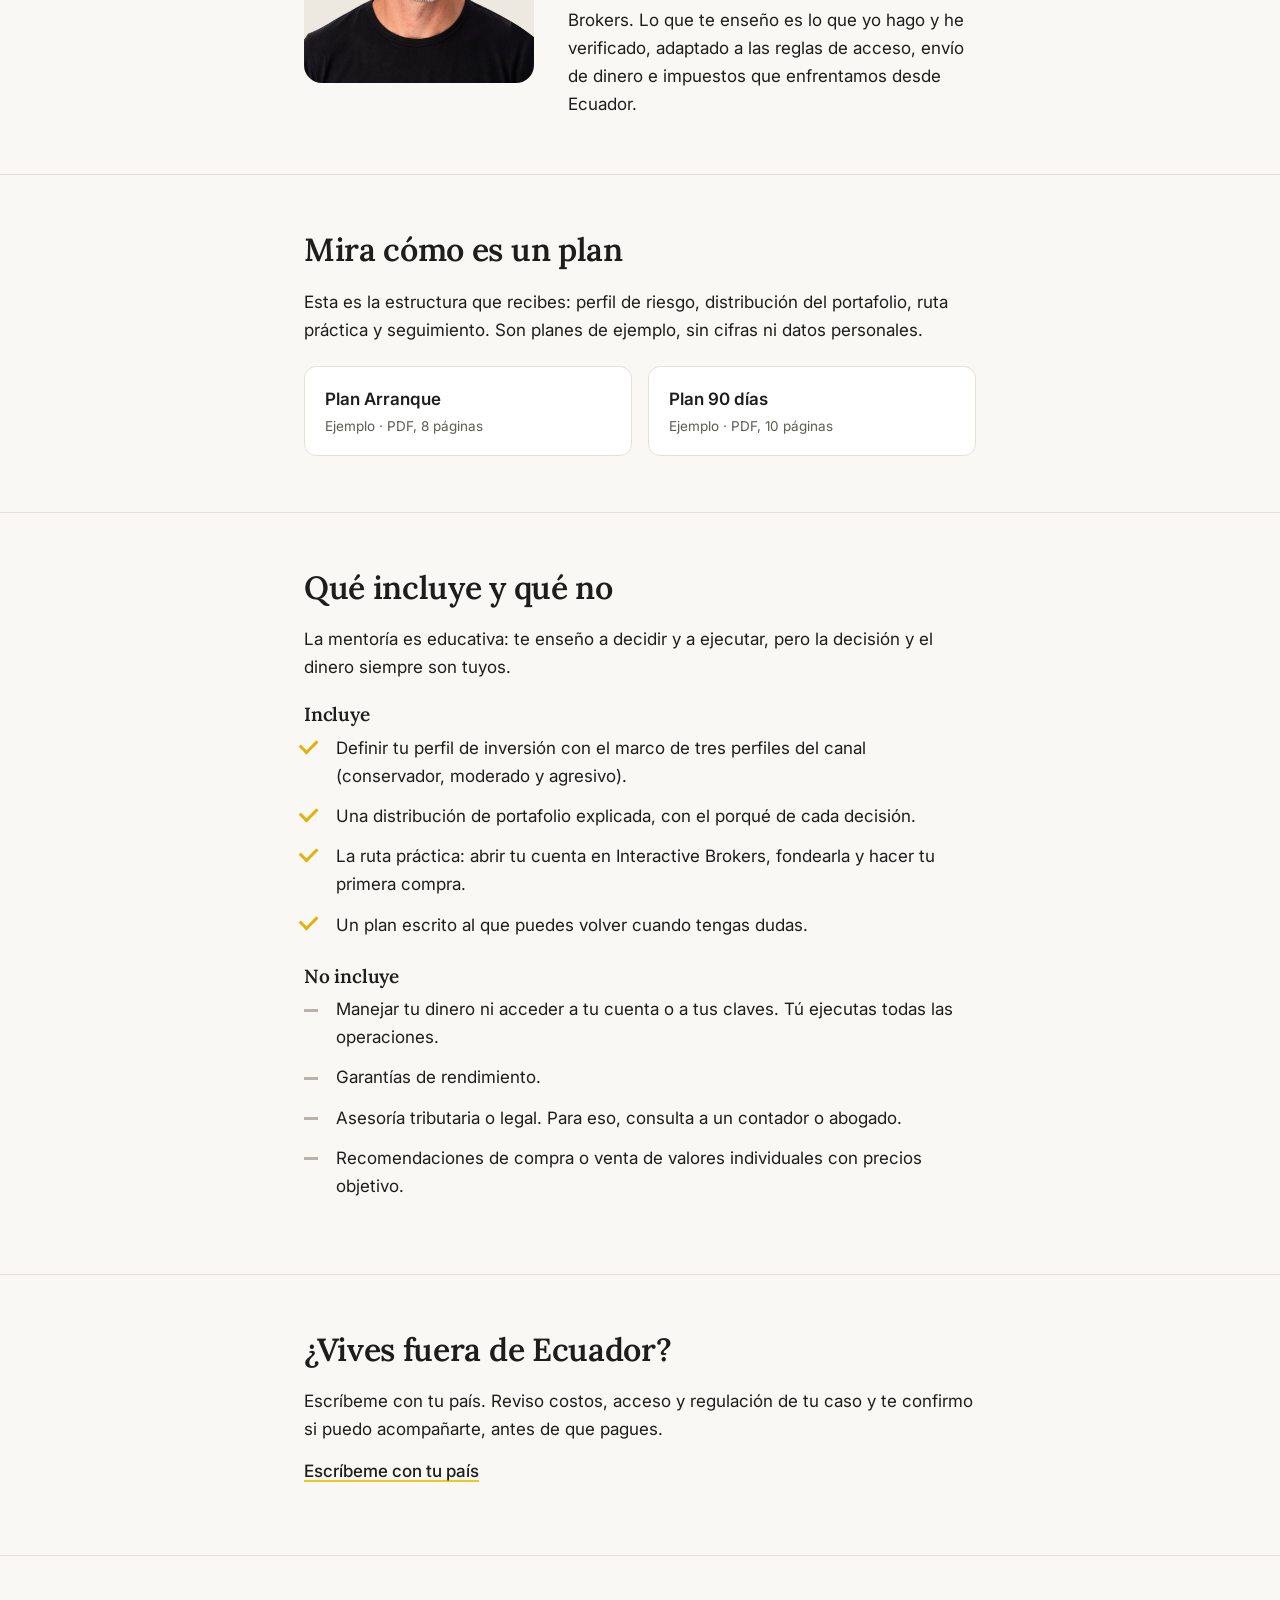
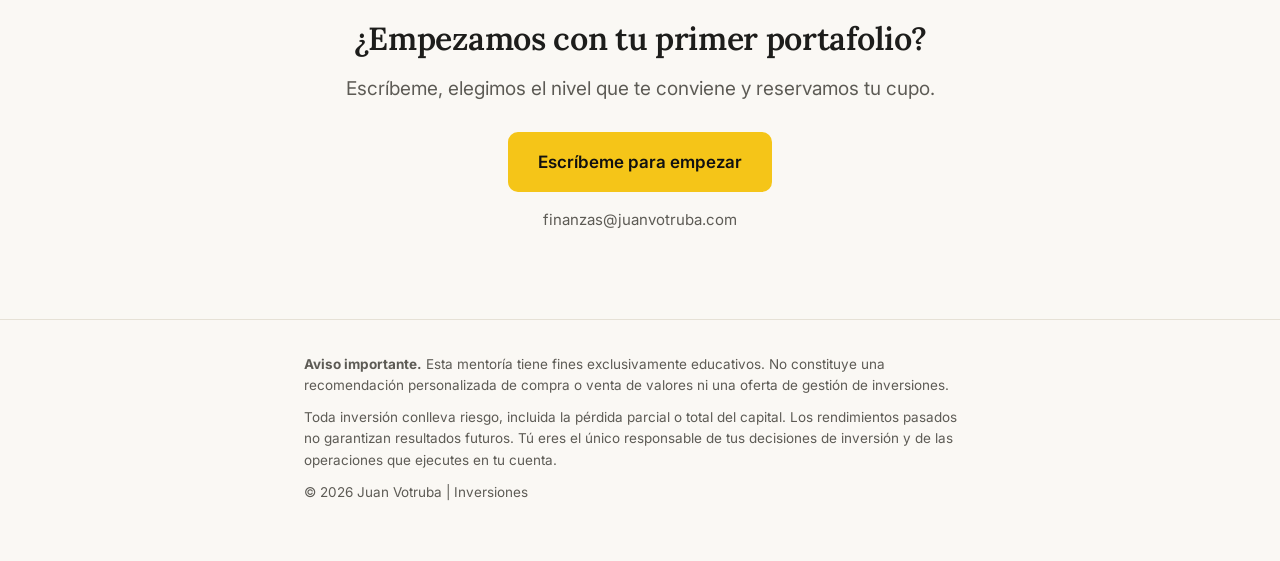
==== commit 8939ab88: "Add files via upload" ====
--- a/index.html
+++ b/index.html
@@ -147,7 +147,7 @@
         <div class="price"><span class="old">$110</span><span class="new">$90</span></div>
         <p class="price-sub">USD · precio de lanzamiento</p>
         <ul>
-          <li><strong>Sesión inicial</strong> de 60 min, virtual o presencial</li>
+          <li><strong>Sesión inicial</strong> de 60 min por videollamada</li>
           <li><strong>Cuestionario</strong> previo</li>
           <li><strong>Plan escrito</strong> con tu portafolio</li>
           <li><strong>1 seguimiento</strong> de 30 min, a las 4 semanas</li>
@@ -185,12 +185,13 @@
       <li>Me escribes a <a class="link" href="mailto:finanzas@juanvotruba.com">finanzas@juanvotruba.com</a> y eliges el nivel que se ajusta a ti.</li>
       <li>Llenas un cuestionario corto: objetivo, plazo, ahorros disponibles, experiencia previa y tolerancia al riesgo.</li>
       <li>Pagas para reservar tu cupo, por transferencia bancaria.</li>
-      <li>Agendamos la sesión inicial por videollamada o presencial: 60 minutos en Arranque y 90 en Acompañamiento 90 días.</li>
+      <li>Agendamos la sesión inicial por videollamada: 60 minutos en Arranque y 90 en Acompañamiento 90 días.</li>
       <li>En la sesión definimos tu perfil de inversión, la ruta para abrir tu cuenta y enviar el dinero, y cómo hacer tu primera compra.</li>
       <li>Recibes tu plan por escrito dentro de los 3 días hábiles siguientes.</li>
       <li>Hacemos el seguimiento que incluye tu nivel.</li>
     </ol>
     <p style="font-size:15px;color:var(--muted)">Si necesitas reprogramar una sesión, avísame con al menos 24 horas de anticipación.</p>
+    <p style="font-size:15px;color:var(--muted)"><strong>Confidencialidad:</strong> la información que compartas en el cuestionario y en las sesiones es confidencial. La uso solo para preparar tu plan, no la comparto con terceros y no te pido acceso a tus cuentas ni a tus claves.</p>
   </div>
 </section>
 
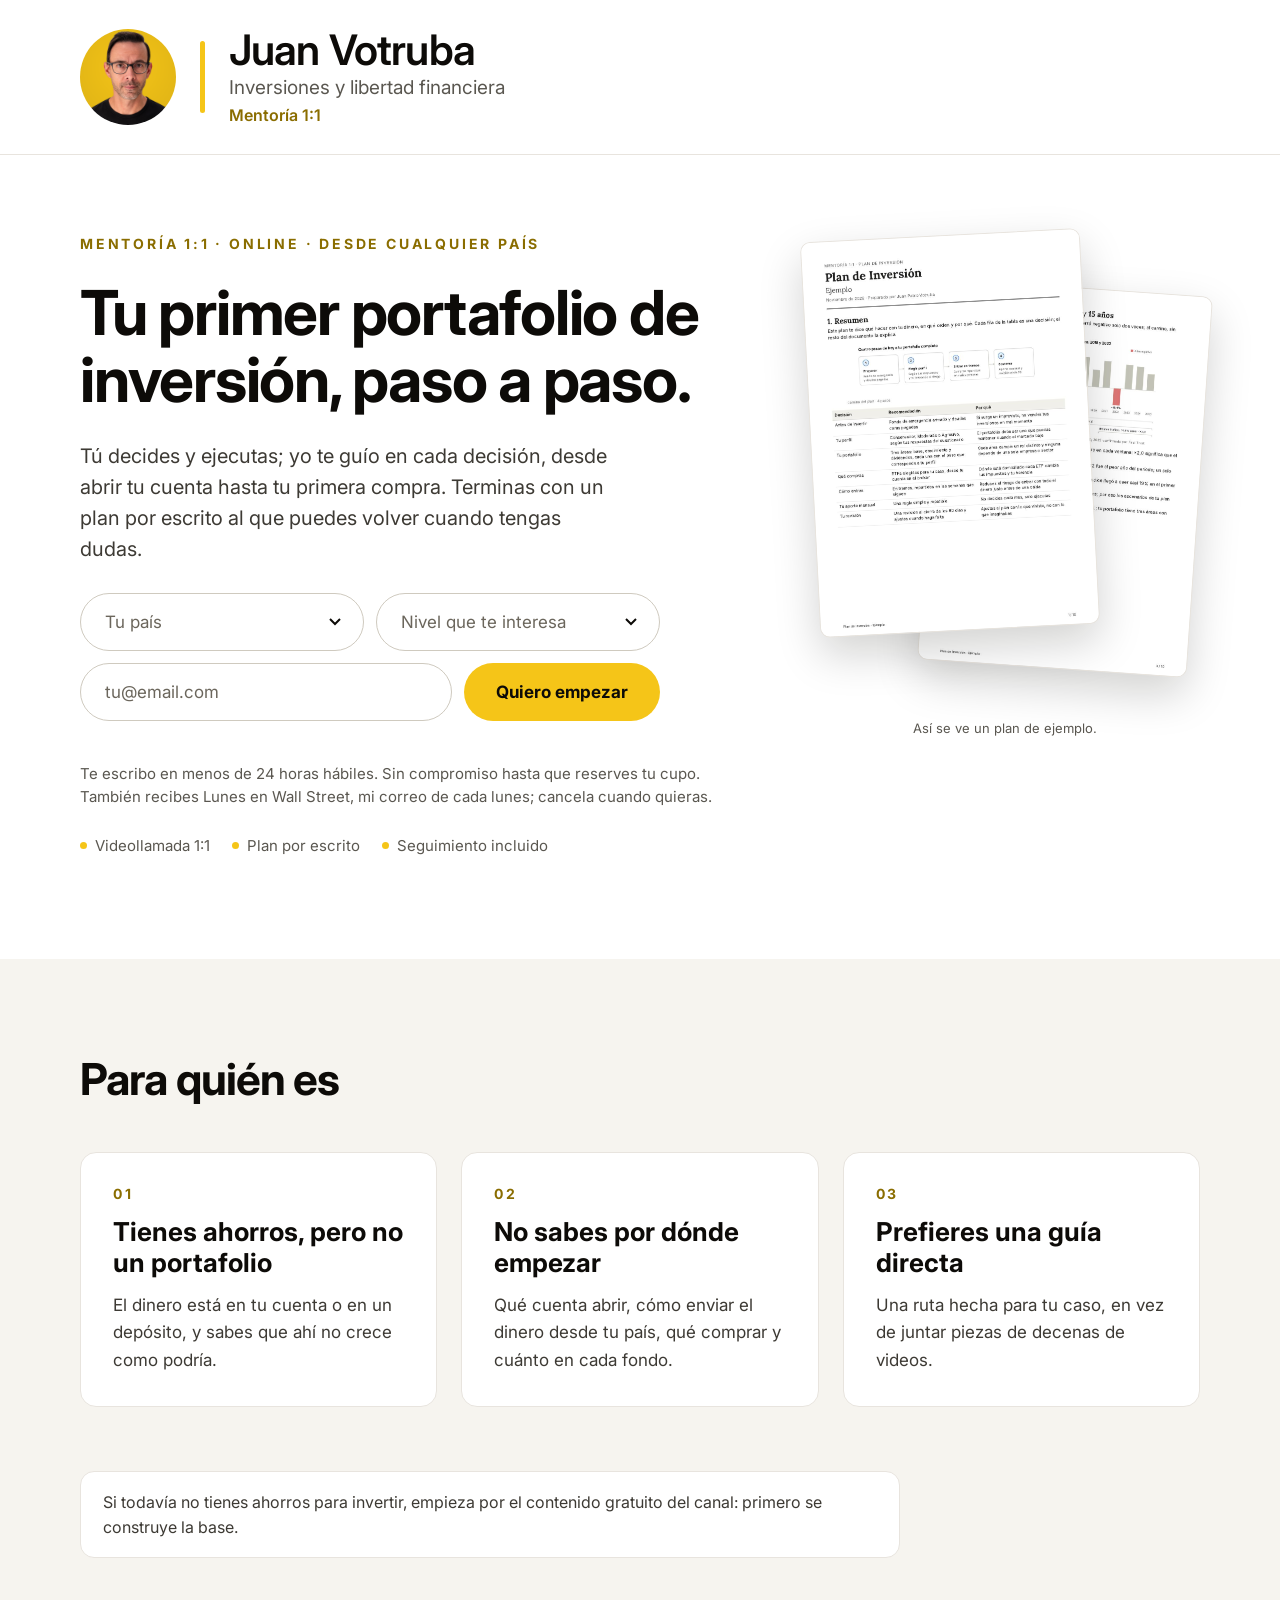
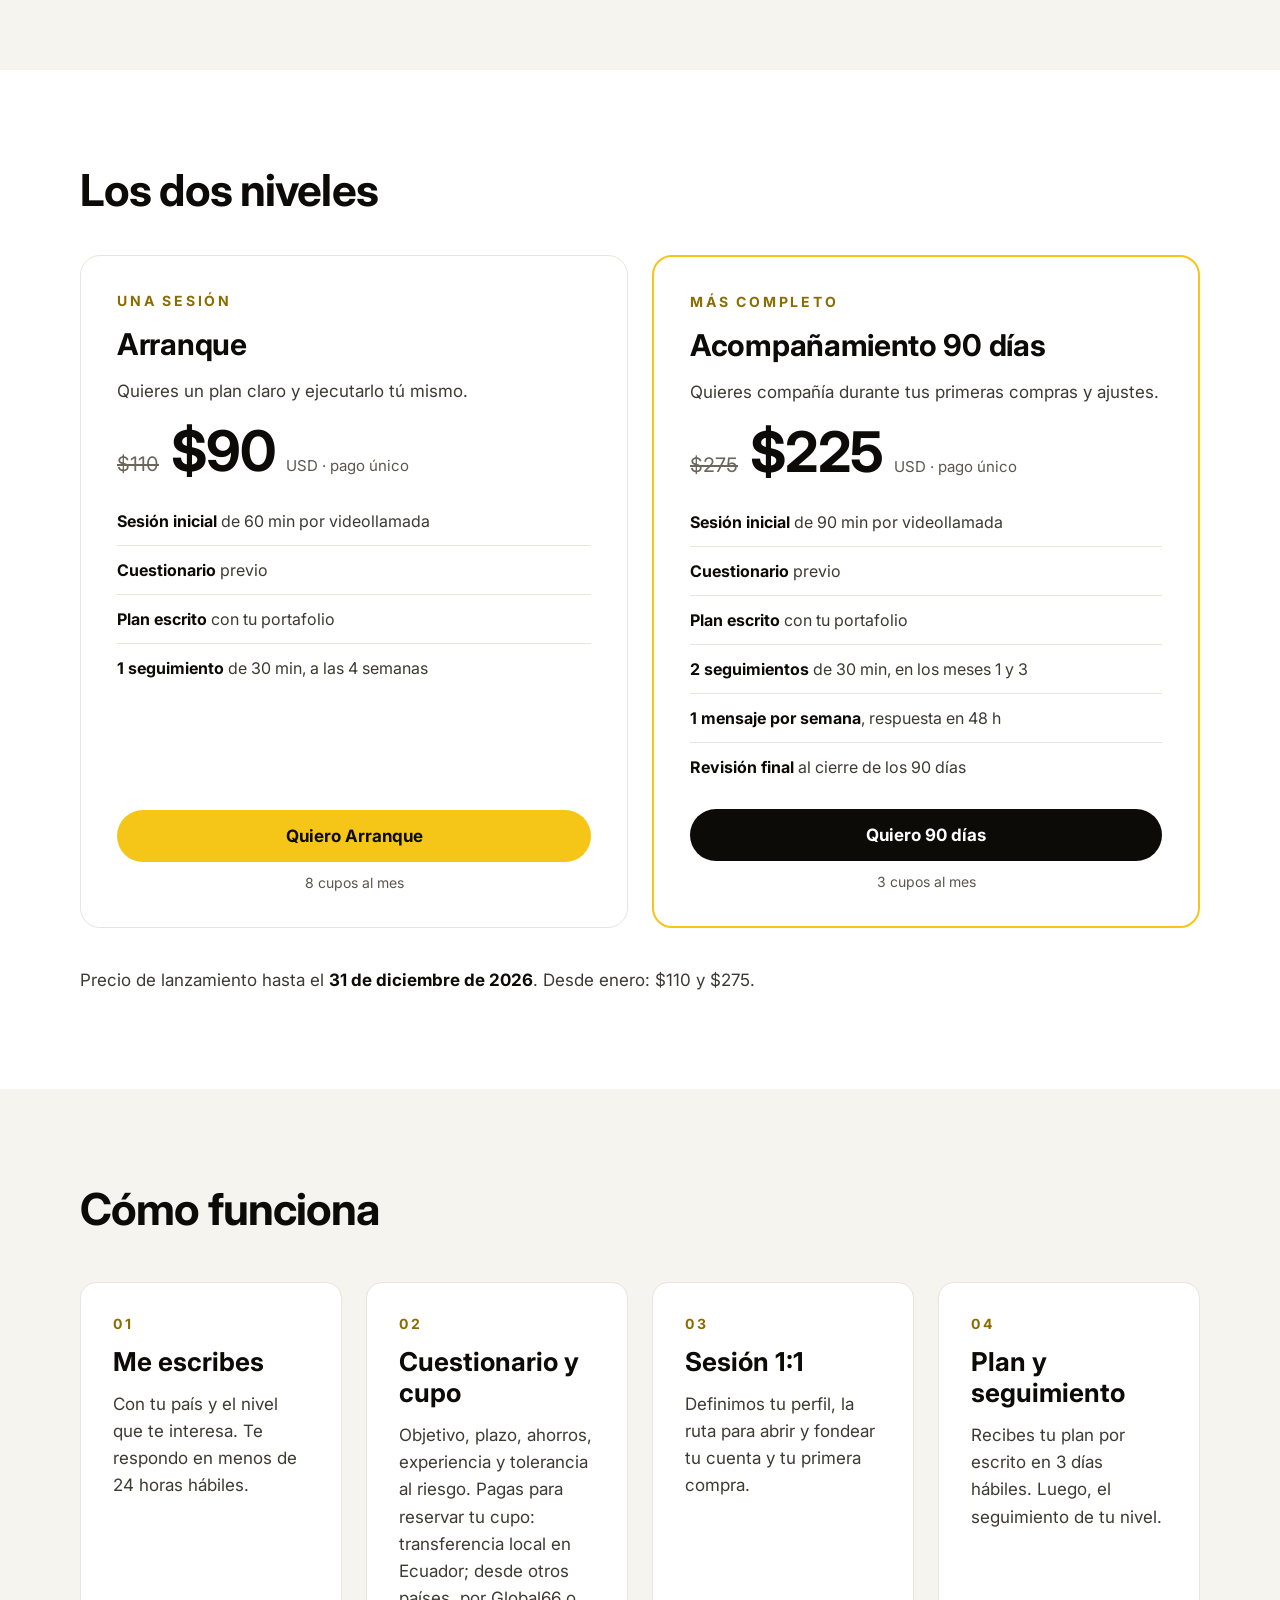
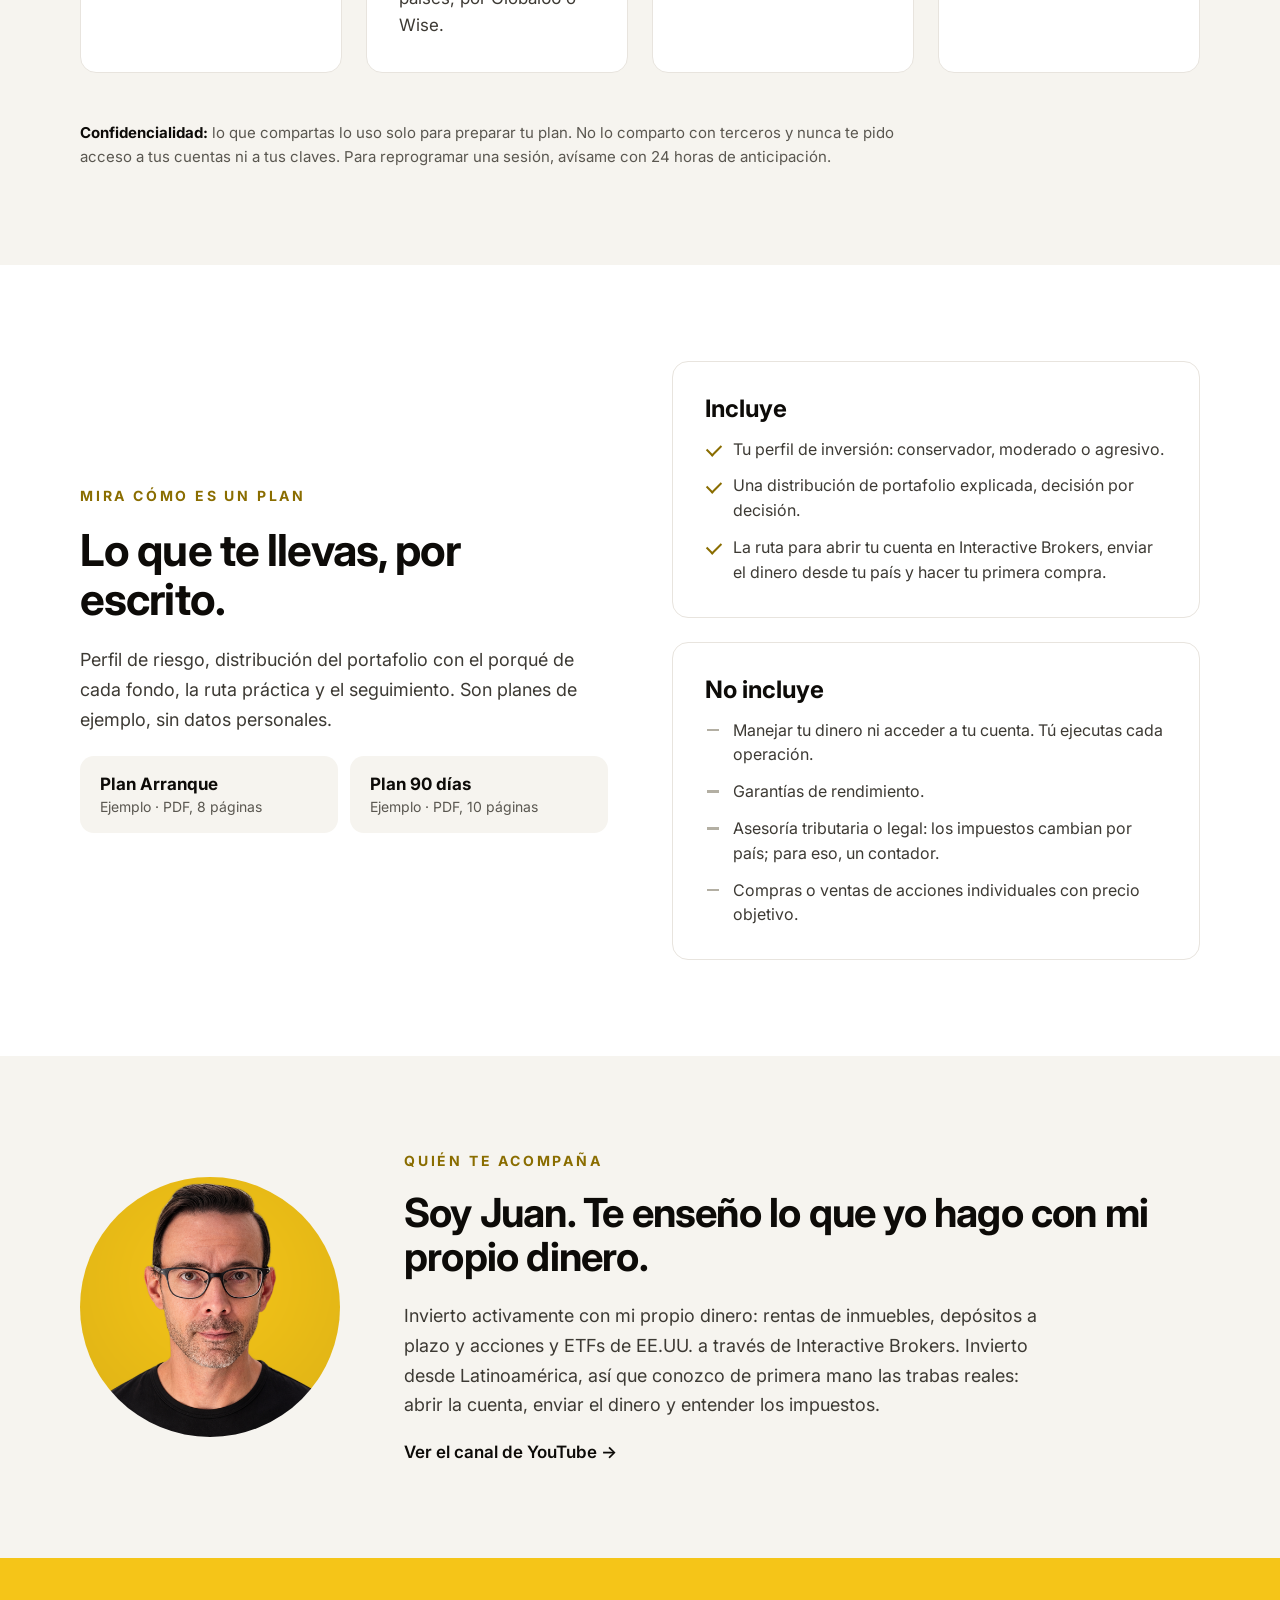
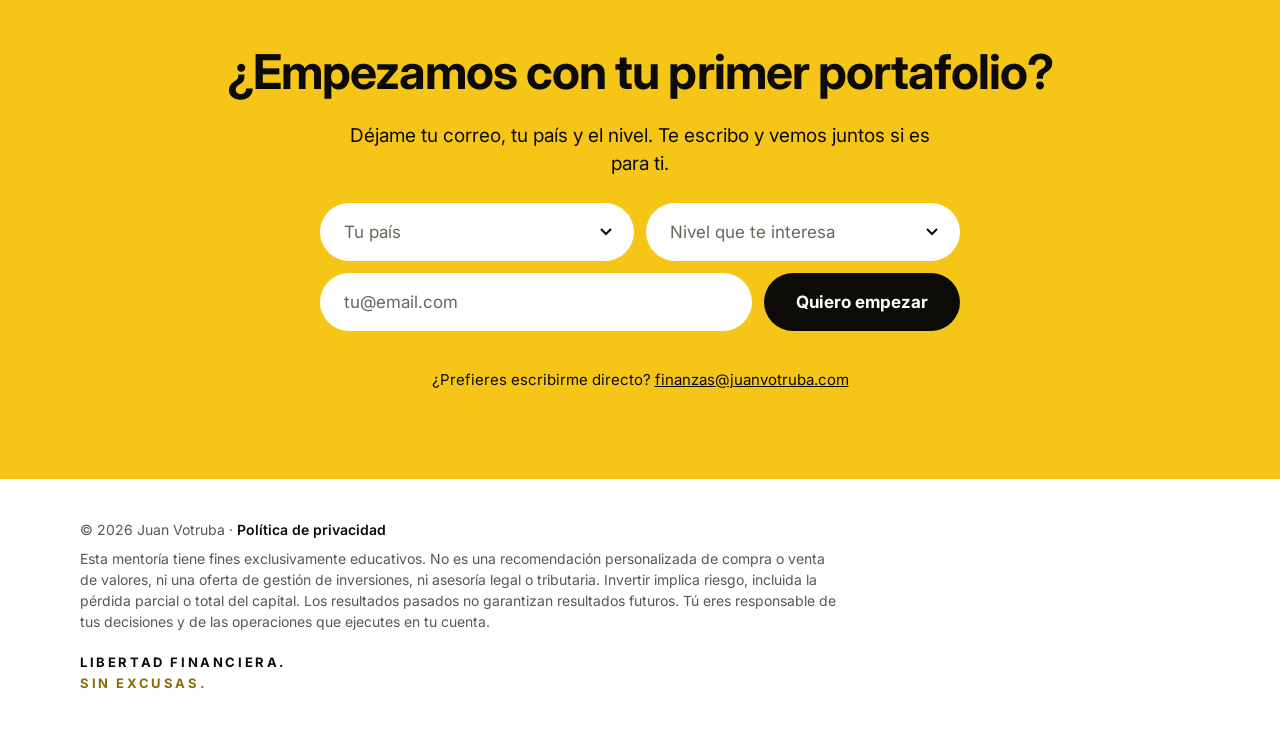
==== commit a59e042b: "Add files via upload" ====
--- a/index.html
+++ b/index.html
@@ -1,278 +1,237 @@
-<!DOCTYPE html>
+<!doctype html>
 <html lang="es">
 <head>
 <meta charset="utf-8">
 <meta name="viewport" content="width=device-width, initial-scale=1">
-<title>Mentoría 1:1: Tu Primer Portafolio · Juan Votruba Inversiones</title>
-<meta name="description" content="Mentoría individual para armar tu primer portafolio de inversión desde Ecuador, paso a paso. Tú decides y ejecutas, yo te guío en cada decisión.">
-<meta property="og:title" content="Mentoría 1:1: Tu Primer Portafolio">
-<meta property="og:description" content="Arma tu primer portafolio de inversión desde Ecuador, paso a paso, con guía personalizada.">
+<title>Mentoría 1:1: tu primer portafolio de inversión · Juan Votruba</title>
+<meta name="description" content="Mentoría individual y online para armar tu primer portafolio de inversión, paso a paso. Tú decides y ejecutas; yo te guío en cada decisión.">
 <meta property="og:type" content="website">
-<meta property="og:image" content="https://mentoria.juanvotruba.com/juan.jpg">
+<meta property="og:title" content="Mentoría 1:1: tu primer portafolio de inversión">
+<meta property="og:description" content="Arma tu primer portafolio paso a paso, con guía personalizada y un plan por escrito. Online, desde cualquier país.">
+<meta property="og:url" content="https://mentoria.juanvotruba.com/">
+<meta property="og:image" content="https://mentoria.juanvotruba.com/avatar.png">
+<link rel="icon" href="avatar.png">
 <link rel="preconnect" href="https://fonts.googleapis.com">
 <link rel="preconnect" href="https://fonts.gstatic.com" crossorigin>
-<link href="https://fonts.googleapis.com/css2?family=Inter:wght@400;500;600&family=Lora:wght@500;600&display=swap" rel="stylesheet">
-<style>
-:root{
-  --bg:#FAF8F4; --ink:#1d1d1b; --muted:#5d5b55; --line:#e6e1d6; --card:#ffffff;
-  --yellow:#F5C518; --yellow-d:#e0b210; --soft:#F3F0E8;
-}
-*{box-sizing:border-box;margin:0;padding:0}
-html{scroll-behavior:smooth}
-body{background:var(--bg);color:var(--ink);font-family:'Inter',system-ui,-apple-system,'Segoe UI',sans-serif;font-size:17px;line-height:1.65;-webkit-font-smoothing:antialiased}
-.wrap{max-width:720px;margin:0 auto;padding:0 24px}
-h1,h2,h3{font-family:'Lora',Georgia,serif;font-weight:600;line-height:1.2;letter-spacing:-0.01em}
-h1{font-size:clamp(34px,6vw,48px)}
-h2{font-size:clamp(26px,4.4vw,32px);margin-bottom:18px}
-h3{font-size:22px}
-p{margin-bottom:14px}
-a{color:inherit}
-section{padding:56px 0;border-top:1px solid var(--line)}
-section.first{border-top:0}
-.eyebrow{font-size:13px;font-weight:600;letter-spacing:.12em;text-transform:uppercase;color:var(--muted);margin-bottom:18px}
-.eyebrow b{display:inline-block;width:28px;height:3px;background:var(--yellow);vertical-align:middle;margin-right:10px;border-radius:2px}
-.lead{font-size:19px;color:var(--muted);max-width:600px}
-.btn{display:inline-block;background:var(--yellow);color:#111;font-weight:600;font-size:17px;text-decoration:none;padding:16px 30px;border-radius:10px;transition:background .15s,transform .15s}
-.btn:hover{background:var(--yellow-d);transform:translateY(-1px)}
-.btn.block{display:block;text-align:center}
-.link{font-weight:500;text-decoration:underline;text-underline-offset:3px;text-decoration-color:var(--yellow);text-decoration-thickness:2px}
-/* nav */
-.top{padding:22px 0}
-.top .wrap{display:flex;justify-content:space-between;align-items:center}
-.brand{font-weight:600;font-size:15px;letter-spacing:.01em}
-.brand span{display:inline-block;width:10px;height:10px;background:var(--yellow);border-radius:50%;margin-right:8px}
-/* hero */
-.hero{padding:44px 0 64px}
-.hero h1{margin-bottom:20px}
-.hero .lead{margin-bottom:30px}
-.hero .note{font-size:14px;color:var(--muted);margin-top:14px;margin-bottom:0}
-/* lists */
-ul.checks{list-style:none;margin:6px 0 18px}
-ul.checks li{position:relative;padding-left:32px;margin-bottom:12px}
-ul.checks li::before{content:"";position:absolute;left:0;top:.5em;width:14px;height:8px;border-left:3px solid var(--yellow-d);border-bottom:3px solid var(--yellow-d);transform:rotate(-45deg) translateY(-50%)}
-ul.cross li::before{border:0;width:14px;height:3px;background:#b9b4a8;transform:none;top:.8em}
-.callout{background:var(--soft);border-radius:12px;padding:18px 22px;font-size:16px;color:var(--muted);margin-top:22px}
-/* plans */
-.plans{display:grid;grid-template-columns:1fr 1fr;gap:20px;margin-top:26px}
-.plan{background:var(--card);border:1px solid var(--line);border-radius:16px;padding:28px 24px;display:flex;flex-direction:column}
-.plan.main{border:2px solid var(--yellow)}
-.badge{align-self:flex-start;font-size:12px;font-weight:600;letter-spacing:.06em;text-transform:uppercase;background:var(--yellow);color:#111;padding:4px 10px;border-radius:20px;margin-bottom:12px}
-.badge.ghost{background:var(--soft);color:var(--muted)}
-.plan h3{margin-bottom:6px}
-.plan .for{font-size:15px;color:var(--muted);min-height:70px;margin-bottom:12px}
-.price{margin:6px 0 2px}
-.price .old{color:#8b877d;text-decoration:line-through;font-size:16px;margin-right:8px}
-.price .new{font-family:'Lora',Georgia,serif;font-size:44px;font-weight:600;line-height:1}
-.price-sub{font-size:13px;color:var(--muted);margin-bottom:18px}
-.plan ul{list-style:none;font-size:15.5px;margin-bottom:22px;flex:1}
-.plan li{padding:8px 0;border-top:1px solid var(--line)}
-.plan li:first-child{border-top:0}
-.plan li strong{font-weight:600}
-.plan .slots{font-size:13.5px;color:var(--muted);text-align:center;margin:10px 0 0}
-.deadline{text-align:center;font-size:15px;margin-top:22px;color:var(--muted)}
-.deadline b{color:var(--ink)}
-/* steps */
-ol.steps{list-style:none;counter-reset:s;margin-top:10px}
-ol.steps li{counter-increment:s;position:relative;padding:0 0 22px 56px;margin:0;min-height:62px}
-ol.steps li::before{content:counter(s);position:absolute;left:0;top:-2px;width:38px;height:38px;border-radius:50%;background:var(--yellow);color:#111;font-weight:600;display:flex;align-items:center;justify-content:center}
-ol.steps li::after{content:"";position:absolute;left:18px;top:42px;bottom:2px;width:2px;background:var(--line)}
-ol.steps li:last-child::after{display:none}
-/* about */
-.about{display:grid;grid-template-columns:230px 1fr;gap:34px;align-items:center}
-.about img{width:100%;height:auto;border-radius:18px;display:block}
-/* downloads */
-.dl{display:grid;grid-template-columns:1fr 1fr;gap:16px;margin-top:22px}
-.dl a{display:block;text-decoration:none;background:var(--card);border:1px solid var(--line);border-radius:12px;padding:18px 20px;transition:border-color .15s}
-.dl a:hover{border-color:var(--yellow-d)}
-.dl small{display:block;color:var(--muted);font-size:13.5px;margin-top:2px}
-.dl strong{font-weight:600}
-/* final */
-.final{text-align:center;padding:64px 0 72px}
-.final h2{margin-bottom:14px}
-.final .lead{margin:0 auto 28px}
-.mail{margin-top:16px;font-size:15px;color:var(--muted)}
-footer{border-top:1px solid var(--line);padding:34px 0 48px;font-size:13.5px;color:var(--muted);line-height:1.6}
-footer p{margin-bottom:10px}
-@media(max-width:640px){
-  body{font-size:16.5px}
-  .plans,.dl{grid-template-columns:1fr}
-  .plan .for{min-height:0}
-  .about{grid-template-columns:1fr;gap:22px}
-  .about img{max-width:240px}
-  section{padding:44px 0}
-}
-</style>
+<link href="https://fonts.googleapis.com/css2?family=Inter:wght@400;600;700&display=swap" rel="stylesheet">
+<link rel="stylesheet" href="styles.css">
 </head>
 <body>
 
 <header class="top">
-  <div class="wrap"><div class="brand"><span></span>Juan Votruba | Inversiones</div></div>
+<div class="wrap">
+<div class="avatar"><img src="avatar.png" alt="Juan Votruba" width="96" height="96"></div>
+<div class="bar"></div>
+<div class="brand">
+<b>Juan Votruba</b>
+<span>Inversiones y libertad financiera</span>
+<i>Mentoría 1:1</i>
+</div>
+</div>
 </header>
 
 <main>
-
-<section class="hero first">
-  <div class="wrap">
-    <p class="eyebrow"><b></b>Mentoría 1:1</p>
-    <h1>Tu primer portafolio de inversión, paso a paso</h1>
-    <p class="lead">Mentoría individual para armar tu primer portafolio. Tú decides y ejecutas; yo te guío en cada decisión, desde abrir la cuenta hasta tu primera compra.</p>
-    <a class="btn" href="mailto:finanzas@juanvotruba.com?subject=Mentor%C3%ADa%201%3A1%20-%20Quiero%20informaci%C3%B3n">Escríbeme para empezar</a>
-    <p class="note">Respondo por correo. Sin compromiso hasta que reserves tu cupo.</p>
-  </div>
-</section>
-
-<section>
-  <div class="wrap">
-    <h2>Para quién es</h2>
-    <p>Está pensada para profesionales en Ecuador que ya tienen ahorros listos para invertir y quieren empezar bien, sin improvisar.</p>
-    <ul class="checks">
-      <li>Tienes dinero ahorrado, pero aún no tienes un portafolio armado.</li>
-      <li>No sabes por dónde empezar: qué cuenta abrir, cómo enviar el dinero, qué comprar.</li>
-      <li>Prefieres una guía directa y personalizada antes que ver decenas de videos.</li>
-    </ul>
-    <div class="callout">Si todavía no tienes ahorros para invertir, empieza por el contenido gratuito del canal: es mejor construir primero la base.</div>
-  </div>
-</section>
-
-<section id="niveles">
-  <div class="wrap">
-    <h2>Los dos niveles</h2>
-    <p>Elige entre una sesión para arrancar o tres meses de acompañamiento. Pago único por transferencia bancaria.</p>
-
-    <div class="plans">
-      <div class="plan">
-        <span class="badge ghost">Una sesión</span>
-        <h3>Arranque</h3>
-        <p class="for">Quieres un plan claro y ejecutarlo tú mismo.</p>
-        <div class="price"><span class="old">$110</span><span class="new">$90</span></div>
-        <p class="price-sub">USD · precio de lanzamiento</p>
-        <ul>
-          <li><strong>Sesión inicial</strong> de 60 min por videollamada</li>
-          <li><strong>Cuestionario</strong> previo</li>
-          <li><strong>Plan escrito</strong> con tu portafolio</li>
-          <li><strong>1 seguimiento</strong> de 30 min, a las 4 semanas</li>
-        </ul>
-        <a class="btn block" href="mailto:finanzas@juanvotruba.com?subject=Mentor%C3%ADa%201%3A1%20-%20Nivel%20Arranque&body=Hola%20Juan%2C%20me%20interesa%20el%20nivel%20Arranque.">Quiero Arranque</a>
-        <p class="slots">8 cupos al mes</p>
-      </div>
-
-      <div class="plan main">
-        <span class="badge">Más completo</span>
-        <h3>Acompañamiento 90 días</h3>
-        <p class="for">Quieres acompañamiento durante tus primeras compras y cambios.</p>
-        <div class="price"><span class="old">$275</span><span class="new">$225</span></div>
-        <p class="price-sub">USD · precio de lanzamiento</p>
-        <ul>
-          <li><strong>Sesión inicial</strong> de 90 min por videollamada</li>
-          <li><strong>Cuestionario</strong> previo</li>
-          <li><strong>Plan escrito</strong> con tu portafolio</li>
-          <li><strong>2 seguimientos</strong> de 30 min, en los meses 1 y 3</li>
-          <li><strong>1 mensaje por semana</strong>, respuesta en 48 h</li>
-          <li><strong>Revisión final</strong> al cierre de los 90 días</li>
-        </ul>
-        <a class="btn block" href="mailto:finanzas@juanvotruba.com?subject=Mentor%C3%ADa%201%3A1%20-%20Nivel%20Acompa%C3%B1amiento%2090%20d%C3%ADas&body=Hola%20Juan%2C%20me%20interesa%20el%20nivel%20Acompa%C3%B1amiento%2090%20d%C3%ADas.">Quiero 90 días</a>
-        <p class="slots">3 cupos al mes</p>
-      </div>
-    </div>
-    <p class="deadline">Precio de lanzamiento válido hasta el <b>31 de diciembre de 2026</b>.</p>
-  </div>
-</section>
-
-<section>
-  <div class="wrap">
-    <h2>Cómo funciona</h2>
-    <ol class="steps">
-      <li>Me escribes a <a class="link" href="mailto:finanzas@juanvotruba.com">finanzas@juanvotruba.com</a> y eliges el nivel que se ajusta a ti.</li>
-      <li>Llenas un cuestionario corto: objetivo, plazo, ahorros disponibles, experiencia previa y tolerancia al riesgo.</li>
-      <li>Pagas para reservar tu cupo, por transferencia bancaria.</li>
-      <li>Agendamos la sesión inicial por videollamada: 60 minutos en Arranque y 90 en Acompañamiento 90 días.</li>
-      <li>En la sesión definimos tu perfil de inversión, la ruta para abrir tu cuenta y enviar el dinero, y cómo hacer tu primera compra.</li>
-      <li>Recibes tu plan por escrito dentro de los 3 días hábiles siguientes.</li>
-      <li>Hacemos el seguimiento que incluye tu nivel.</li>
-    </ol>
-    <p style="font-size:15px;color:var(--muted)">Si necesitas reprogramar una sesión, avísame con al menos 24 horas de anticipación.</p>
-    <p style="font-size:15px;color:var(--muted)"><strong>Confidencialidad:</strong> la información que compartas en el cuestionario y en las sesiones es confidencial. La uso solo para preparar tu plan, no la comparto con terceros y no te pido acceso a tus cuentas ni a tus claves.</p>
-  </div>
-</section>
-
-<section>
-  <div class="wrap">
-    <p class="eyebrow"><b></b>Quién te acompaña</p>
-    <div class="about">
-      <img src="juan.jpg" alt="Juan, creador del canal Juan Votruba | Inversiones" width="800" height="862">
-      <div>
-        <h2 style="margin-bottom:14px">Soy Juan</h2>
-        <p>Creador del canal Juan Votruba | Inversiones. Invierto activamente con mi propio dinero.</p>
-        <p style="margin-bottom:0">Mi portafolio combina rentas de inmuebles, depósitos a plazo fijo en Ecuador y acciones y ETFs de Estados Unidos a través de Interactive Brokers. Lo que te enseño es lo que yo hago y he verificado, adaptado a las reglas de acceso, envío de dinero e impuestos que enfrentamos desde Ecuador.</p>
-      </div>
-    </div>
-  </div>
-</section>
-
-<section>
-  <div class="wrap">
-    <h2>Mira cómo es un plan</h2>
-    <p>Esta es la estructura que recibes: perfil de riesgo, distribución del portafolio, ruta práctica y seguimiento. Son planes de ejemplo, sin cifras ni datos personales.</p>
-    <div class="dl">
-      <a href="plan-ejemplo-arranque.pdf" download>
-        <strong>Plan Arranque</strong>
-        <small>Ejemplo · PDF, 8 páginas</small>
-      </a>
-      <a href="plan-ejemplo-90-dias.pdf" download>
-        <strong>Plan 90 días</strong>
-        <small>Ejemplo · PDF, 10 páginas</small>
-      </a>
-    </div>
-  </div>
-</section>
-
-<section>
-  <div class="wrap">
-    <h2>Qué incluye y qué no</h2>
-    <p>La mentoría es educativa: te enseño a decidir y a ejecutar, pero la decisión y el dinero siempre son tuyos.</p>
-    <h3 style="font-size:19px;margin:22px 0 8px">Incluye</h3>
-    <ul class="checks">
-      <li>Definir tu perfil de inversión con el marco de tres perfiles del canal (conservador, moderado y agresivo).</li>
-      <li>Una distribución de portafolio explicada, con el porqué de cada decisión.</li>
-      <li>La ruta práctica: abrir tu cuenta en Interactive Brokers, fondearla y hacer tu primera compra.</li>
-      <li>Un plan escrito al que puedes volver cuando tengas dudas.</li>
-    </ul>
-    <h3 style="font-size:19px;margin:26px 0 8px">No incluye</h3>
-    <ul class="checks cross">
-      <li>Manejar tu dinero ni acceder a tu cuenta o a tus claves. Tú ejecutas todas las operaciones.</li>
-      <li>Garantías de rendimiento.</li>
-      <li>Asesoría tributaria o legal. Para eso, consulta a un contador o abogado.</li>
-      <li>Recomendaciones de compra o venta de valores individuales con precios objetivo.</li>
-    </ul>
-  </div>
-</section>
-
-<section>
-  <div class="wrap">
-    <h2>¿Vives fuera de Ecuador?</h2>
-    <p>Escríbeme con tu país. Reviso costos, acceso y regulación de tu caso y te confirmo si puedo acompañarte, antes de que pagues.</p>
-    <p><a class="link" href="mailto:finanzas@juanvotruba.com?subject=Mentor%C3%ADa%201%3A1%20-%20Vivo%20fuera%20de%20Ecuador&body=Hola%20Juan%2C%20vivo%20en%20(pa%C3%ADs)%20y%20quiero%20saber%20si%20puedes%20acompa%C3%B1arme.">Escríbeme con tu país</a></p>
-  </div>
-</section>
-
-<section class="final">
-  <div class="wrap">
-    <h2>¿Empezamos con tu primer portafolio?</h2>
-    <p class="lead">Escríbeme, elegimos el nivel que te conviene y reservamos tu cupo.</p>
-    <a class="btn" href="mailto:finanzas@juanvotruba.com?subject=Mentor%C3%ADa%201%3A1%20-%20Quiero%20informaci%C3%B3n">Escríbeme para empezar</a>
-    <p class="mail">finanzas@juanvotruba.com</p>
-  </div>
-</section>
-
+<section class="hero">
+<div class="wrap">
+<div class="hero-l">
+<div class="eyebrow">Mentoría 1:1 · Online · Desde cualquier país</div>
+<h1>Tu primer portafolio de inversión, paso a paso.</h1>
+<p class="lead">Tú decides y ejecutas; yo te guío en cada decisión, desde abrir tu cuenta hasta tu primera compra. Terminas con un plan por escrito al que puedes volver cuando tengas dudas.</p>
+
+<form class="lead-form" data-kit action="https://app.kit.com/forms/10246836/subscriptions" method="post">
+<div class="sel">
+<label class="sr" for="pais-hero">Tu país</label>
+<select id="pais-hero" name="fields[pais]" required>
+<option value="" disabled selected>Tu país</option>
+<option>México</option><option>Ecuador</option><option>España</option><option>Estados Unidos</option><option>Argentina</option><option>Colombia</option><option>Perú</option><option>Chile</option><option>Otro</option>
+</select>
+<label class="sr" for="nivel-hero">Nivel que te interesa</label>
+<select id="nivel-hero" name="fields[nivel_mentoria]" required>
+<option value="" disabled selected>Nivel que te interesa</option>
+<option value="Arranque">Arranque · $90</option>
+<option value="90 días">Acompañamiento 90 días · $225</option>
+<option value="No sé">Aún no lo sé</option>
+</select>
+</div>
+<div class="signup">
+<label class="sr" for="email-hero">Tu email</label>
+<input id="email-hero" type="email" name="email_address" placeholder="tu@email.com" autocomplete="email" required>
+<button type="submit">Quiero empezar</button>
+</div>
+</form>
+<p class="msg" role="status" aria-live="polite"></p>
+<div class="micro">Te escribo en menos de 24 horas hábiles. Sin compromiso hasta que reserves tu cupo. También recibes Lunes en Wall Street, mi correo de cada lunes; cancela cuando quieras.</div>
+<div class="facts"><span>Videollamada 1:1</span><span>Plan por escrito</span><span>Seguimiento incluido</span></div>
+</div>
+
+<div class="hero-r">
+<div class="pdf" aria-hidden="true">
+<img class="sheet back" src="plan-pagina.jpg" alt="" width="620" height="877">
+<img class="sheet front" src="plan-portada.jpg" alt="" width="620" height="877">
+</div>
+<div class="cap">Así se ve un plan de ejemplo.</div>
+</div>
+</div>
+</section>
+
+<section class="band-c">
+<div class="wrap">
+<h2>Para quién es</h2>
+<div class="cards">
+<div class="cardx"><small>01</small><h3>Tienes ahorros, pero no un portafolio</h3><p>El dinero está en tu cuenta o en un depósito, y sabes que ahí no crece como podría.</p></div>
+<div class="cardx"><small>02</small><h3>No sabes por dónde empezar</h3><p>Qué cuenta abrir, cómo enviar el dinero desde tu país, qué comprar y cuánto en cada fondo.</p></div>
+<div class="cardx"><small>03</small><h3>Prefieres una guía directa</h3><p>Una ruta hecha para tu caso, en vez de juntar piezas de decenas de videos.</p></div>
+</div>
+<p class="note">Si todavía no tienes ahorros para invertir, empieza por el contenido gratuito del canal: primero se construye la base.</p>
+</div>
+</section>
+
+<section id="niveles" class="tiers">
+<div class="wrap">
+<h2>Los dos niveles</h2>
+<div class="plans">
+<div class="plan">
+<small>Una sesión</small>
+<h3>Arranque</h3>
+<p class="for">Quieres un plan claro y ejecutarlo tú mismo.</p>
+<div class="price"><s>$110</s><b>$90</b><span>USD · pago único</span></div>
+<ul>
+<li><b>Sesión inicial</b> de 60 min por videollamada</li>
+<li><b>Cuestionario</b> previo</li>
+<li><b>Plan escrito</b> con tu portafolio</li>
+<li><b>1 seguimiento</b> de 30 min, a las 4 semanas</li>
+</ul>
+<a class="btn" href="#empezar" data-nivel="Arranque">Quiero Arranque</a>
+<p class="slots">8 cupos al mes</p>
+</div>
+<div class="plan main">
+<small>Más completo</small>
+<h3>Acompañamiento 90 días</h3>
+<p class="for">Quieres compañía durante tus primeras compras y ajustes.</p>
+<div class="price"><s>$275</s><b>$225</b><span>USD · pago único</span></div>
+<ul>
+<li><b>Sesión inicial</b> de 90 min por videollamada</li>
+<li><b>Cuestionario</b> previo</li>
+<li><b>Plan escrito</b> con tu portafolio</li>
+<li><b>2 seguimientos</b> de 30 min, en los meses 1 y 3</li>
+<li><b>1 mensaje por semana</b>, respuesta en 48 h</li>
+<li><b>Revisión final</b> al cierre de los 90 días</li>
+</ul>
+<a class="btn" href="#empezar" data-nivel="90 días">Quiero 90 días</a>
+<p class="slots">3 cupos al mes</p>
+</div>
+</div>
+<p class="deadline">Precio de lanzamiento hasta el <b>31 de diciembre de 2026</b>. Desde enero: $110 y $275.</p>
+</div>
+</section>
+
+<section class="band-c">
+<div class="wrap">
+<h2>Cómo funciona</h2>
+<div class="flow">
+<div class="cardx"><small>01</small><h3>Me escribes</h3><p>Con tu país y el nivel que te interesa. Te respondo en menos de 24 horas hábiles.</p></div>
+<div class="cardx"><small>02</small><h3>Cuestionario y cupo</h3><p>Objetivo, plazo, ahorros, experiencia y tolerancia al riesgo. Pagas para reservar tu cupo: transferencia local en Ecuador; desde otros países, por Global66 o Wise.</p></div>
+<div class="cardx"><small>03</small><h3>Sesión 1:1</h3><p>Definimos tu perfil, la ruta para abrir y fondear tu cuenta y tu primera compra.</p></div>
+<div class="cardx"><small>04</small><h3>Plan y seguimiento</h3><p>Recibes tu plan por escrito en 3 días hábiles. Luego, el seguimiento de tu nivel.</p></div>
+</div>
+<p class="small"><b>Confidencialidad:</b> lo que compartas lo uso solo para preparar tu plan. No lo comparto con terceros y nunca te pido acceso a tus cuentas ni a tus claves. Para reprogramar una sesión, avísame con 24 horas de anticipación.</p>
+</div>
+</section>
+
+<section class="proof">
+<div class="wrap">
+<div class="proof-t">
+<div class="eyebrow">Mira cómo es un plan</div>
+<h2>Lo que te llevas, por escrito.</h2>
+<p>Perfil de riesgo, distribución del portafolio con el porqué de cada fondo, la ruta práctica y el seguimiento. Son planes de ejemplo, sin datos personales.</p>
+<div class="dl">
+<a href="plan-ejemplo-arranque.pdf" download><b>Plan Arranque</b><span>Ejemplo · PDF, 8 páginas</span></a>
+<a href="plan-ejemplo-90-dias.pdf" download><b>Plan 90 días</b><span>Ejemplo · PDF, 10 páginas</span></a>
+</div>
+</div>
+<div class="cols" style="flex:1 1 440px">
+<div class="col">
+<h3>Incluye</h3>
+<ul>
+<li>Tu perfil de inversión: conservador, moderado o agresivo.</li>
+<li>Una distribución de portafolio explicada, decisión por decisión.</li>
+<li>La ruta para abrir tu cuenta en Interactive Brokers, enviar el dinero desde tu país y hacer tu primera compra.</li>
+</ul>
+</div>
+<div class="col no">
+<h3>No incluye</h3>
+<ul>
+<li>Manejar tu dinero ni acceder a tu cuenta. Tú ejecutas cada operación.</li>
+<li>Garantías de rendimiento.</li>
+<li>Asesoría tributaria o legal: los impuestos cambian por país; para eso, un contador.</li>
+<li>Compras o ventas de acciones individuales con precio objetivo.</li>
+</ul>
+</div>
+</div>
+</div>
+</section>
+
+<section class="about cream">
+<div class="wrap">
+<div class="avatar"><img src="avatar.png" alt="Juan Votruba" width="260" height="260" loading="lazy"></div>
+<div class="about-t">
+<div class="eyebrow">Quién te acompaña</div>
+<h2>Soy Juan. Te enseño lo que yo hago con mi propio dinero.</h2>
+<p>Invierto activamente con mi propio dinero: rentas de inmuebles, depósitos a plazo y acciones y ETFs de EE.UU. a través de Interactive Brokers. Invierto desde Latinoamérica, así que conozco de primera mano las trabas reales: abrir la cuenta, enviar el dinero y entender los impuestos.</p>
+<a class="lnk" href="https://www.youtube.com/@juanvotruba">Ver el canal de YouTube →</a>
+</div>
+</div>
+</section>
+
+<section class="cta" id="empezar">
+<div class="wrap">
+<h2>¿Empezamos con tu primer portafolio?</h2>
+<p>Déjame tu correo, tu país y el nivel. Te escribo y vemos juntos si es para ti.</p>
+<form class="lead-form" data-kit action="https://app.kit.com/forms/10246836/subscriptions" method="post">
+<div class="sel">
+<label class="sr" for="pais-cta">Tu país</label>
+<select id="pais-cta" name="fields[pais]" required>
+<option value="" disabled selected>Tu país</option>
+<option>México</option><option>Ecuador</option><option>España</option><option>Estados Unidos</option><option>Argentina</option><option>Colombia</option><option>Perú</option><option>Chile</option><option>Otro</option>
+</select>
+<label class="sr" for="nivel-cta">Nivel que te interesa</label>
+<select id="nivel-cta" name="fields[nivel_mentoria]" required>
+<option value="" disabled selected>Nivel que te interesa</option>
+<option value="Arranque">Arranque · $90</option>
+<option value="90 días">Acompañamiento 90 días · $225</option>
+<option value="No sé">Aún no lo sé</option>
+</select>
+</div>
+<div class="signup">
+<label class="sr" for="email-cta">Tu email</label>
+<input id="email-cta" type="email" name="email_address" placeholder="tu@email.com" autocomplete="email" required>
+<button type="submit">Quiero empezar</button>
+</div>
+</form>
+<p class="msg" role="status" aria-live="polite"></p>
+<p style="font-size:15px">¿Prefieres escribirme directo? <a href="mailto:finanzas@juanvotruba.com?subject=Mentor%C3%ADa%201%3A1">finanzas@juanvotruba.com</a></p>
+</div>
+</section>
 </main>
 
-<footer>
-  <div class="wrap">
-    <p><strong>Aviso importante.</strong> Esta mentoría tiene fines exclusivamente educativos. No constituye una recomendación personalizada de compra o venta de valores ni una oferta de gestión de inversiones.</p>
-    <p>Toda inversión conlleva riesgo, incluida la pérdida parcial o total del capital. Los rendimientos pasados no garantizan resultados futuros. Tú eres el único responsable de tus decisiones de inversión y de las operaciones que ejecutes en tu cuenta.</p>
-    <p>© 2026 Juan Votruba | Inversiones</p>
-  </div>
+<footer class="foot">
+<div class="wrap">
+<div class="l">
+<div>© 2026 Juan Votruba · <a href="privacidad.html">Política de privacidad</a></div>
+<div>Esta mentoría tiene fines exclusivamente educativos. No es una recomendación personalizada de compra o venta de valores, ni una oferta de gestión de inversiones, ni asesoría legal o tributaria. Invertir implica riesgo, incluida la pérdida parcial o total del capital. Los resultados pasados no garantizan resultados futuros. Tú eres responsable de tus decisiones y de las operaciones que ejecutes en tu cuenta.</div>
+</div>
+<div class="tag">LIBERTAD FINANCIERA.<br><span>SIN EXCUSAS.</span></div>
+</div>
 </footer>
 
+<script src="form.js"></script>
+<script>
+document.querySelectorAll('[data-nivel]').forEach(function (a) {
+  a.addEventListener('click', function () {
+    var s = document.getElementById('nivel-cta');
+    if (s) s.value = a.getAttribute('data-nivel');
+  });
+});
+</script>
 </body>
 </html>
--- a/styles.css
+++ b/styles.css
@@ -0,0 +1,247 @@
+:root{
+  --ink:#0D0B08; --body:#3d3a34; --muted:#5a5750; --muted2:#6b665c;
+  --cream:#F6F4EF; --card:#F4F3EF; --line:#E8E4DE; --ocre:#8a6d00; --yellow:#F5C518;
+  --sf:-apple-system,BlinkMacSystemFont,"SF Pro Display","SF Pro Text",Inter,"Helvetica Neue",Arial,sans-serif;
+}
+*{box-sizing:border-box}
+html{-webkit-text-size-adjust:100%}
+body{margin:0;background:#fff;color:var(--ink);font-family:var(--sf);-webkit-font-smoothing:antialiased}
+a{color:var(--ink)}a:hover{color:var(--ocre)}
+img{display:block}
+.sr{position:absolute;width:1px;height:1px;overflow:hidden;white-space:nowrap;clip:rect(0 0 0 0)}
+.wrap{max-width:1200px;margin:0 auto;padding-left:40px;padding-right:40px}
+
+.top{border-bottom:1px solid var(--line)}
+.top .wrap{display:flex;align-items:center;gap:24px;padding-top:28px;padding-bottom:28px}
+.avatar{border-radius:50%;overflow:hidden;background:var(--yellow);flex:0 0 auto}
+.avatar img{width:100%;height:100%;object-fit:cover}
+.top .avatar{width:96px;height:96px}
+.bar{width:5px;height:72px;flex:0 0 5px;border-radius:3px;background:var(--yellow)}
+.brand{display:flex;flex-direction:column;gap:4px;min-width:0}
+.brand b{font-size:42px;line-height:1.05;font-weight:600;letter-spacing:-.02em}
+.brand span{font-size:19px;line-height:1.3;color:var(--muted)}
+.brand i{font-style:normal;font-size:16px;line-height:1.3;font-weight:600;color:#8a6d00}
+
+.hero .wrap{display:flex;flex-wrap:wrap;gap:72px;align-items:flex-start;padding-top:80px;padding-bottom:104px}
+.hero-l{flex:1 1 520px;min-width:0;display:flex;flex-direction:column;gap:28px}
+.eyebrow{font-size:14px;font-weight:700;letter-spacing:.2em;text-transform:uppercase;color:var(--ocre)}
+h1{margin:0;font-size:62px;line-height:1.08;font-weight:700;letter-spacing:-.02em}
+h1 mark{background:none;color:inherit;box-shadow:inset 0 -.34em 0 var(--yellow);-webkit-box-decoration-break:clone;box-decoration-break:clone;padding:0 .06em}
+.lead{margin:0;font-size:20px;line-height:1.55;color:var(--body);max-width:540px}
+
+.signup{display:flex;flex-wrap:wrap;gap:12px;max-width:580px}
+.signup input{flex:1 1 260px;min-width:0;height:58px;padding:0 24px;font:inherit;font-size:17px;border:1.5px solid #CFCABF;border-radius:999px;background:#fff;color:var(--ink)}
+.signup input::placeholder{color:var(--muted2)}
+.signup input:focus-visible,.signup button:focus-visible{outline:3px solid var(--ink);outline-offset:2px}
+.signup button{height:58px;padding:0 32px;font:inherit;font-size:17px;font-weight:700;border:0;border-radius:999px;background:var(--yellow);color:var(--ink);cursor:pointer}
+.signup button:hover{filter:brightness(.96)}
+.signup button[disabled]{opacity:.6;cursor:default}
+.micro{font-size:15px;line-height:1.5;color:var(--muted)}
+.msg{font-size:15px;line-height:1.4;min-height:0;margin:-14px 0 0}
+.msg.err{color:#9b1c1c}
+
+.bonus{max-width:580px;background:var(--cream);border-radius:16px;padding:18px 20px;display:flex;gap:18px;align-items:center}
+.cover{width:66px;height:88px;flex:0 0 66px;background:var(--ink);border-radius:6px;padding:10px 8px;display:flex;flex-direction:column;justify-content:space-between}
+.cover u{display:block;width:22px;height:3px;background:var(--yellow)}
+.cover s{text-decoration:none;font-size:10px;line-height:1.2;font-weight:700;color:#fff}
+.bonus div{display:flex;flex-direction:column;gap:5px;min-width:0}
+.bonus em{font-style:normal;font-size:12px;font-weight:700;letter-spacing:.14em;text-transform:uppercase;color:var(--ocre)}
+.bonus strong{font-size:18px;line-height:1.25}
+.bonus p{margin:0;font-size:14px;line-height:1.5;color:var(--body)}
+
+.hero-r{flex:0 1 390px;display:flex;flex-direction:column;align-items:center;gap:14px;margin:0 auto}
+.mail{width:360px;max-width:100%;border:1px solid var(--line);border-radius:18px;overflow:hidden;background:#fff;box-shadow:0 16px 40px rgba(13,11,8,.12)}
+.mail-h{padding:20px 20px 16px;display:flex;align-items:center;gap:12px;border-bottom:1px solid var(--line)}
+.mail-h .avatar{width:48px;height:48px}
+.mail-h .bar{width:3px;height:36px;flex-basis:3px}
+.mail-h .nm{display:flex;flex-direction:column;gap:2px}
+.mail-h .nm b{font-family:Lora,Georgia,serif;font-size:19px;line-height:1.1;font-weight:500}
+.mail-h .nm span{font-family:Poppins,Inter,sans-serif;font-size:11px;line-height:1.3;color:var(--muted)}
+.mail-b{padding:20px 20px 24px;display:flex;flex-direction:column;gap:14px;font-size:14px;line-height:1.5;color:var(--body)}
+.ev{background:var(--card);border-radius:10px;padding:12px 14px;display:flex;gap:12px;align-items:center}
+.ev i{width:4px;height:38px;flex:0 0 4px;border-radius:2px;background:var(--yellow)}
+.ev span{display:block;font-size:11px;font-weight:700;letter-spacing:.14em;color:var(--muted)}
+.ev b{display:block;font-size:17px;letter-spacing:-.01em;color:var(--ink)}
+.q{font-weight:700;color:var(--ink)}
+.chart{background:var(--card);border-radius:10px;padding:14px;display:flex;flex-direction:column;gap:10px}
+.chart h4{margin:0;font-size:14px;line-height:1.25;color:var(--ink)}
+.row{display:flex;align-items:center;gap:10px;font-weight:700;color:var(--ink)}
+.row .b1{flex:1 1 auto;height:16px;border-radius:4px;background:#B3AFA3}
+.row .b2{flex:0 0 22px;height:16px;border-radius:4px;background:var(--yellow)}
+.src{font-size:11px;line-height:1.4;color:var(--muted)}
+.pill{align-self:flex-start;background:var(--yellow);color:var(--ink);border-radius:999px;padding:10px 20px;font-weight:700}
+.cap{font-size:13px;line-height:1.4;color:var(--muted);text-align:center}
+
+.band-c{background:var(--cream)}
+.band-c .wrap{padding-top:96px;padding-bottom:96px;display:flex;flex-direction:column;gap:48px}
+h2{margin:0;font-size:44px;line-height:1.1;font-weight:700;letter-spacing:-.02em}
+.cards{display:flex;flex-wrap:wrap;gap:24px}
+.cardx{flex:1 1 300px;min-width:0;background:#fff;border:1px solid var(--line);border-radius:16px;padding:32px;display:flex;flex-direction:column;gap:14px}
+.cardx small{font-size:14px;font-weight:700;letter-spacing:.2em;color:var(--ocre)}
+.cardx h3{margin:0;font-size:26px;line-height:1.2;font-weight:700}
+.cardx p{margin:0;font-size:17px;line-height:1.6;color:var(--body)}
+
+.about .wrap{padding-top:96px;padding-bottom:96px;display:flex;flex-wrap:wrap;gap:64px;align-items:center}
+.about .avatar{width:260px;height:260px}
+.about-t{flex:1 1 480px;min-width:0;display:flex;flex-direction:column;gap:22px}
+.about h2{font-size:40px}
+.about p{margin:0;font-size:18px;line-height:1.65;color:var(--body);max-width:640px}
+.about a{font-size:17px;font-weight:600}
+
+.cta{background:var(--yellow)}
+.cta .wrap{padding-top:88px;padding-bottom:88px;display:flex;flex-direction:column;align-items:center;gap:24px;text-align:center}
+.cta h2{font-size:48px;line-height:1.08}
+.cta p{margin:0;font-size:19px;line-height:1.5;max-width:600px}
+.cta .signup{width:100%;justify-content:center}
+.cta .signup input{border:0}
+.cta .signup button{background:var(--ink);color:#fff}
+.cta .msg{margin:-10px 0 0}
+
+.foot .wrap{padding-top:40px;padding-bottom:48px;display:flex;flex-direction:column;gap:20px}
+.foot .l{display:flex;flex-direction:column;gap:8px;font-size:14px;line-height:1.5;color:var(--muted);max-width:760px}
+.tag{font-size:13px;font-weight:700;letter-spacing:.2em;line-height:1.6}
+.tag span{color:var(--ocre)}
+
+.page{max-width:760px;margin:0 auto;padding:72px 24px 96px;display:flex;flex-direction:column;gap:20px}
+.page h1{font-size:44px}
+.page h2{font-size:24px;margin-top:16px}
+.page p,.page li{font-size:17px;line-height:1.65;color:var(--body);margin:0}
+.page ul{margin:0;padding-left:22px;display:flex;flex-direction:column;gap:6px}
+.steps{display:flex;flex-direction:column;gap:14px;margin:8px 0}
+.step{display:flex;gap:16px;align-items:flex-start;background:var(--cream);border-radius:14px;padding:18px 20px}
+.step small{font-size:14px;font-weight:700;letter-spacing:.2em;color:var(--ocre);padding-top:3px}
+.step p{margin:0;font-size:17px;line-height:1.55;color:var(--body)}
+.btn{display:inline-block;align-self:flex-start;background:var(--yellow);color:var(--ink);border-radius:999px;padding:16px 28px;font-weight:700;font-size:17px;text-decoration:none}
+.btn:hover{color:var(--ink);filter:brightness(.96)}
+
+@media (max-width:860px){
+  .wrap{padding-left:24px;padding-right:24px}
+  .top .wrap{padding-top:20px;padding-bottom:20px;gap:14px}
+  .top .avatar{width:68px;height:68px}
+  .bar{width:4px;height:54px;flex-basis:4px}
+  .brand b{font-size:27px}.brand span{font-size:13px}.brand i{font-size:12px}
+  .hero .wrap{padding-top:40px;padding-bottom:56px;gap:44px}
+  .hero-l{gap:22px;flex-basis:100%}
+  .eyebrow{font-size:12px;letter-spacing:.18em}
+  h1{font-size:37px;line-height:1.1}
+  .lead{font-size:17px}
+  .signup input,.signup button{width:100%;flex:1 1 100%;height:56px}
+  .micro{font-size:14px}
+  .bonus{padding:16px;gap:14px}
+  .cover{width:56px;height:76px;flex-basis:56px;padding:9px 7px}
+  .bonus strong{font-size:16px}.bonus p{font-size:13px}.bonus em{font-size:12px}
+  .hero-r{flex-basis:100%}
+  .band-c .wrap{padding-top:56px;padding-bottom:56px;gap:28px}
+  h2{font-size:30px}
+  .cardx{padding:24px}.cardx h3{font-size:22px}.cardx p{font-size:16px}
+  .about .wrap{padding-top:56px;padding-bottom:56px;gap:20px}
+  .about .avatar{width:120px;height:120px}
+  .about h2{font-size:28px}.about p{font-size:16px}
+  .cta .wrap{padding-top:56px;padding-bottom:56px;align-items:stretch;text-align:left;gap:18px}
+  .cta h2{font-size:34px}.cta p{font-size:16px}
+  .foot .wrap{padding-top:32px;padding-bottom:40px}
+  .page{padding:40px 24px 64px}.page h1{font-size:34px}
+}
+
+/* ---- Plan Anticaída ---- */
+.pdf{position:relative;width:390px;max-width:100%;height:470px;margin:0 auto}
+.sheet{position:absolute;border-radius:10px;box-shadow:0 18px 44px rgba(13,11,8,.18)}
+.sheet.back{right:0;top:52px;width:270px;height:382px;background:#fff;border:1px solid var(--line);padding:22px 20px;display:flex;flex-direction:column;gap:12px;transform:rotate(4deg)}
+.sheet.back small{font-size:10px;font-weight:700;letter-spacing:.18em;color:var(--ocre)}
+.sheet.back b{font-size:17px;line-height:1.2}
+.sheet.back .ln{display:flex;align-items:center;gap:8px;font-size:12px;color:var(--body)}
+.sheet.back .ln i{width:14px;height:14px;border:1.5px solid #B3AFA3;border-radius:3px;flex:0 0 14px}
+.sheet.back .ln u{flex:1;height:1px;background:#D9D4C8}
+.sheet.front{left:0;top:0;width:280px;height:396px;background:var(--ink);color:#fff;padding:26px 24px;display:flex;flex-direction:column;justify-content:space-between;overflow:hidden;transform:rotate(-3deg)}
+.sheet.front .k{font-size:10px;font-weight:700;letter-spacing:.2em;color:var(--yellow)}
+.sheet.front h3{margin:10px 0 0;font-size:34px;line-height:1.02;font-weight:700;letter-spacing:-.02em}
+.sheet.front p{margin:8px 0 0;font-size:13px;line-height:1.45;color:#CFCABF}
+.sheet.front svg{width:100%;height:110px}
+.sheet.front .tg{font-size:9px;font-weight:700;letter-spacing:.2em;line-height:1.5}
+.sheet.front .tg span{color:var(--yellow)}
+.stat{max-width:580px;display:flex;gap:18px;align-items:center;border-left:5px solid var(--yellow);padding:4px 0 4px 18px}
+.stat b{font-size:40px;line-height:1;letter-spacing:-.02em;white-space:nowrap}
+.stat p{margin:0;font-size:15px;line-height:1.5;color:var(--body)}
+.stat small{display:block;font-size:12px;color:var(--muted);margin-top:4px}
+.cards.six .cardx{flex:1 1 320px}
+.cardx .pg{font-size:12px;font-weight:700;letter-spacing:.14em;color:var(--muted2)}
+@media (max-width:860px){
+  .pdf{height:420px;width:330px}
+  .sheet.front{width:250px;height:354px;padding:22px 20px}
+  .sheet.front h3{font-size:30px}
+  .sheet.back{width:220px;height:320px;top:60px}
+  .stat{flex-direction:column;align-items:flex-start;gap:8px}
+  .stat b{font-size:32px}
+}
+.lnk{text-decoration:none}
+.foot a{text-decoration:none;font-weight:600}
+img.sheet{padding:0;object-fit:cover;background:#fff;border:1px solid var(--line)}
+img.sheet.front{left:0;top:0;width:280px;height:396px;transform:rotate(-3deg)}
+img.sheet.back{right:0;top:52px;width:270px;height:382px;transform:rotate(4deg)}
+.cards.six .cardx{flex:1 1 240px}
+@media (max-width:860px){img.sheet.front{width:250px;height:354px}img.sheet.back{width:220px;height:311px;top:60px}}
+img.sheet.front,img.sheet.back{padding:0;background:#fff;border:1px solid var(--line)}
+
+/* ---- Mentoría 1:1 ---- */
+.lead-form{display:flex;flex-direction:column;gap:12px;max-width:580px}
+.lead-form .sel{display:flex;flex-wrap:wrap;gap:12px}
+.lead-form select{flex:1 1 200px;min-width:0;height:58px;padding:0 44px 0 24px;font:inherit;font-size:17px;border:1.5px solid #CFCABF;border-radius:999px;background:#fff url("data:image/svg+xml,%3Csvg xmlns='http://www.w3.org/2000/svg' width='12' height='8' viewBox='0 0 12 8'%3E%3Cpath d='M1 1l5 5 5-5' fill='none' stroke='%230D0B08' stroke-width='2'/%3E%3C/svg%3E") no-repeat right 22px center;color:var(--ink);-webkit-appearance:none;appearance:none}
+.lead-form select:invalid{color:var(--muted2)}
+.lead-form select:focus-visible{outline:3px solid var(--ink);outline-offset:2px}
+.lead-form .signup{max-width:none}
+.cta .lead-form{width:100%;max-width:640px}
+.cta .lead-form select{border:0}
+.facts{display:flex;flex-wrap:wrap;gap:10px 22px;font-size:15px;color:var(--muted)}
+.facts span{display:flex;align-items:center;gap:8px}
+.facts span::before{content:"";width:7px;height:7px;border-radius:50%;background:var(--yellow)}
+.note{max-width:820px;background:#fff;border:1px solid var(--line);border-radius:14px;padding:18px 22px;font-size:16px;line-height:1.55;color:var(--body)}
+.plans{display:flex;flex-wrap:wrap;gap:24px;align-items:stretch}
+.plan{flex:1 1 380px;min-width:0;background:#fff;border:1px solid var(--line);border-radius:20px;padding:36px;display:flex;flex-direction:column;gap:18px}
+.plan.main{border:2px solid var(--yellow)}
+.plan small{font-size:14px;font-weight:700;letter-spacing:.2em;text-transform:uppercase;color:var(--ocre)}
+.plan h3{margin:0;font-size:30px;line-height:1.15;font-weight:700;letter-spacing:-.01em}
+.plan .for{margin:0;font-size:17px;line-height:1.5;color:var(--body)}
+.price{display:flex;align-items:baseline;gap:12px}
+.price s{font-size:20px;color:var(--muted2)}
+.price b{font-size:56px;line-height:1;letter-spacing:-.03em}
+.price span{font-size:15px;color:var(--muted)}
+.plan ul{list-style:none;margin:0;padding:0;flex:1}
+.plan li{padding:12px 0;border-top:1px solid var(--line);font-size:16px;line-height:1.5;color:var(--body)}
+.plan li:first-child{border-top:0}
+.plan li b{color:var(--ink)}
+.plan .btn{align-self:stretch;text-align:center}
+.plan.main .btn{background:var(--ink);color:#fff}
+.plan .slots{margin:-6px 0 0;text-align:center;font-size:14px;color:var(--muted)}
+.deadline{margin:0;font-size:17px;line-height:1.5;color:var(--body)}
+.deadline b{color:var(--ink)}
+.flow{display:flex;flex-wrap:wrap;gap:24px}
+.flow .cardx{flex:1 1 240px}
+.small{margin:0;font-size:15px;line-height:1.6;color:var(--muted);max-width:820px}
+.small b{color:var(--ink)}
+.proof .wrap{padding-top:96px;padding-bottom:96px;display:flex;flex-wrap:wrap;gap:64px;align-items:center}
+.proof-t{flex:1 1 440px;min-width:0;display:flex;flex-direction:column;gap:22px}
+.proof-t p{margin:0;font-size:18px;line-height:1.65;color:var(--body);max-width:560px}
+.dl{display:flex;flex-wrap:wrap;gap:12px}
+.dl a{flex:1 1 220px;text-decoration:none;background:var(--cream);border-radius:14px;padding:18px 20px;display:flex;flex-direction:column;gap:4px}
+.dl a:hover{color:var(--ink);background:#EFECE4}
+.dl b{font-size:17px}
+.dl span{font-size:14px;color:var(--muted)}
+.cols{display:flex;flex-wrap:wrap;gap:24px}
+.col{flex:1 1 360px;min-width:0;background:#fff;border:1px solid var(--line);border-radius:16px;padding:32px;display:flex;flex-direction:column;gap:14px}
+.col h3{margin:0;font-size:24px;font-weight:700}
+.col ul{list-style:none;margin:0;padding:0;display:flex;flex-direction:column;gap:12px}
+.col li{position:relative;padding-left:28px;font-size:16px;line-height:1.55;color:var(--body)}
+.col li::before{content:"";position:absolute;left:2px;top:.45em;width:12px;height:7px;border-left:2.5px solid var(--ocre);border-bottom:2.5px solid var(--ocre);transform:rotate(-45deg)}
+.col.no li::before{border:0;width:12px;height:2.5px;background:#B3AFA3;transform:none;top:.7em}
+@media (max-width:860px){
+  .lead-form select{height:56px;flex:1 1 100%}
+  .plan{padding:26px}
+  .plan h3{font-size:25px}
+  .price b{font-size:46px}
+  .proof .wrap{padding-top:56px;padding-bottom:56px;gap:36px}
+  .proof-t p{font-size:16px}
+  .col{padding:24px}
+}
+.tiers .wrap{padding-top:96px;padding-bottom:96px;display:flex;flex-direction:column;gap:40px}
+.about.cream{background:var(--cream)}
+@media (max-width:860px){.tiers .wrap{padding-top:56px;padding-bottom:56px;gap:28px}}
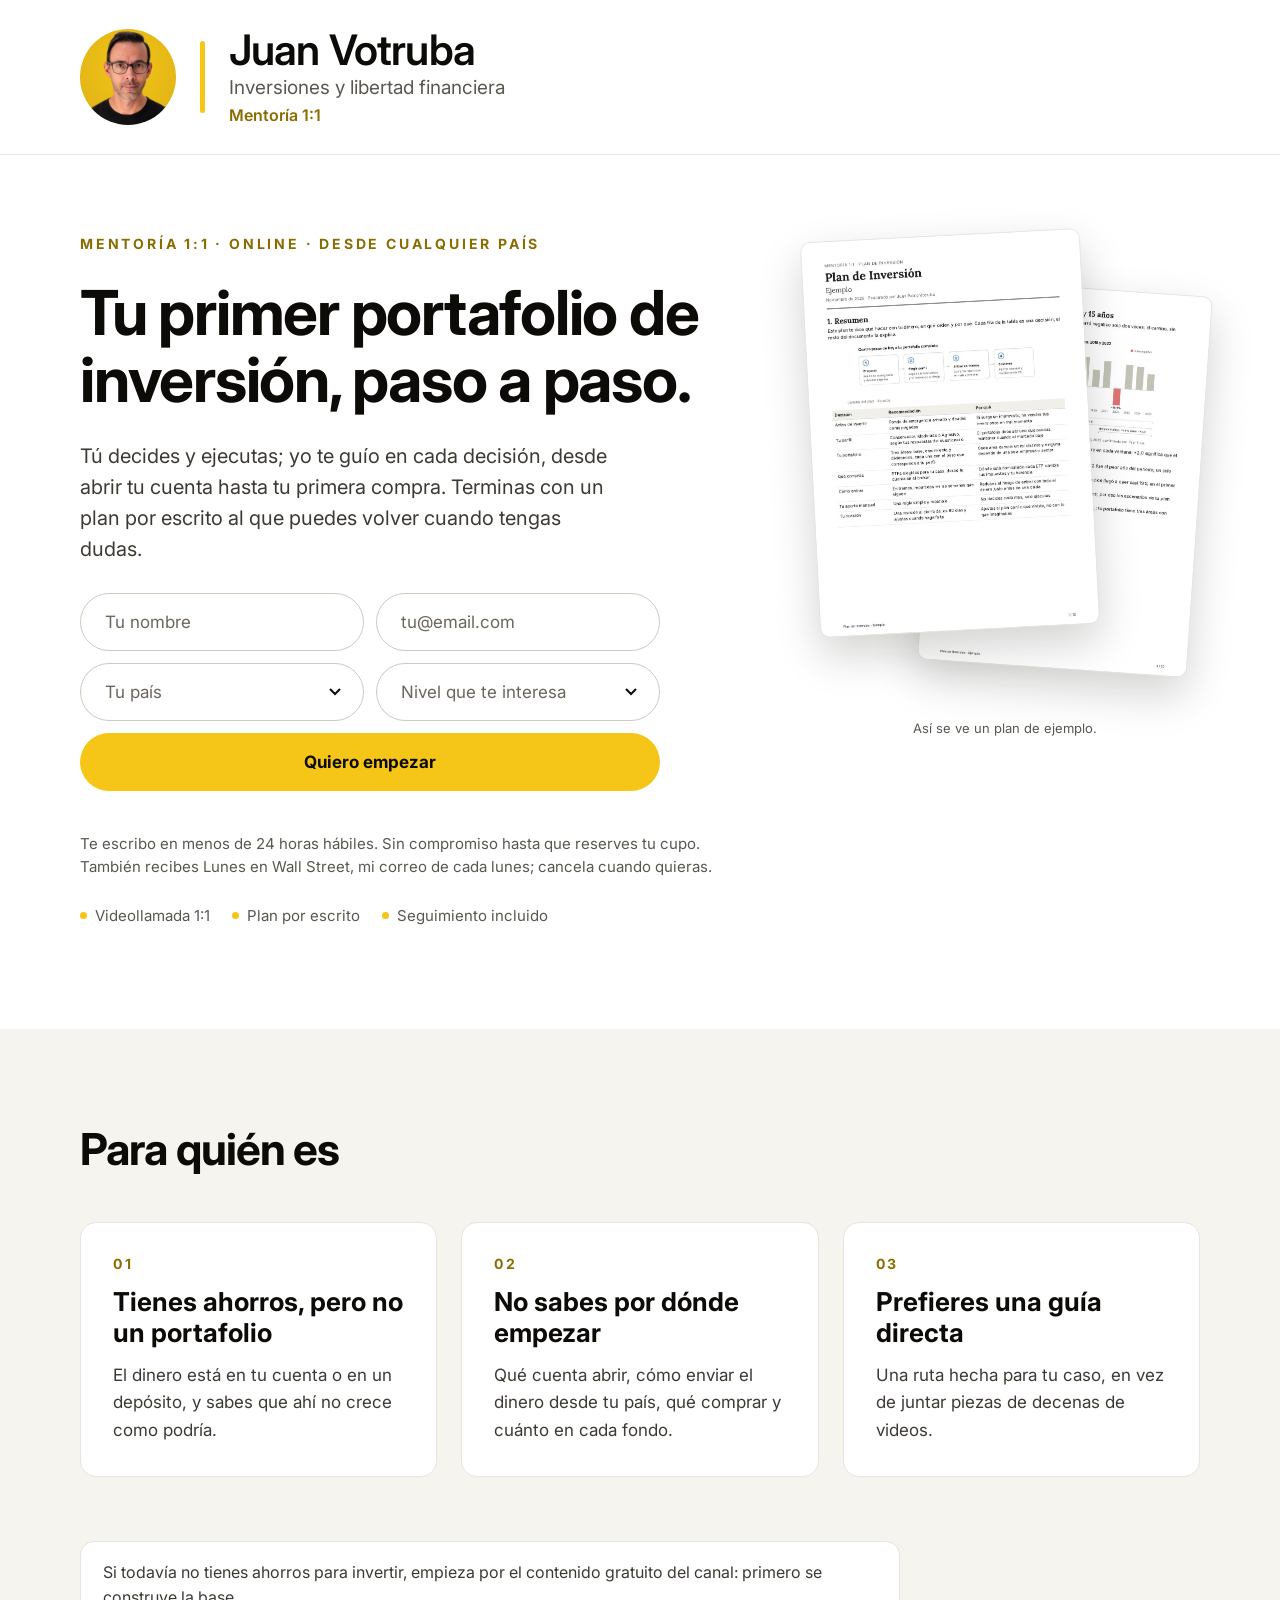
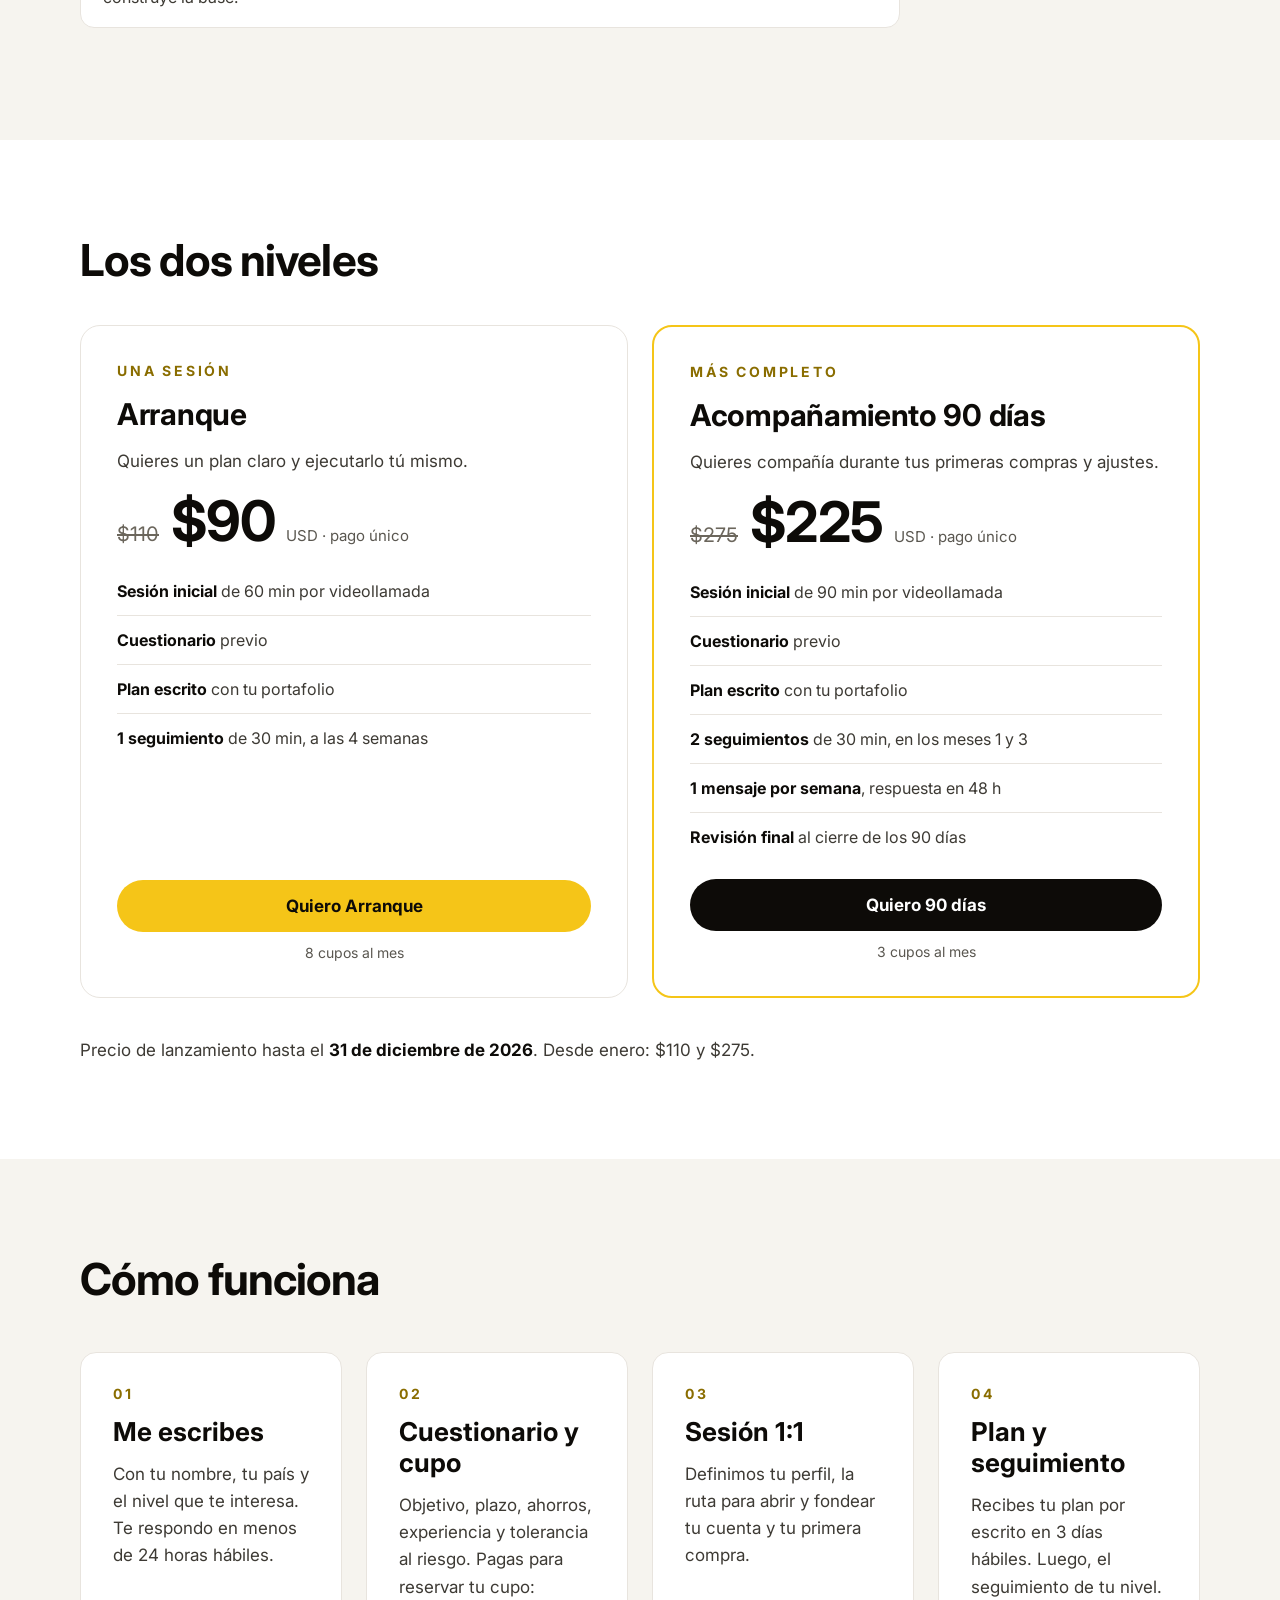
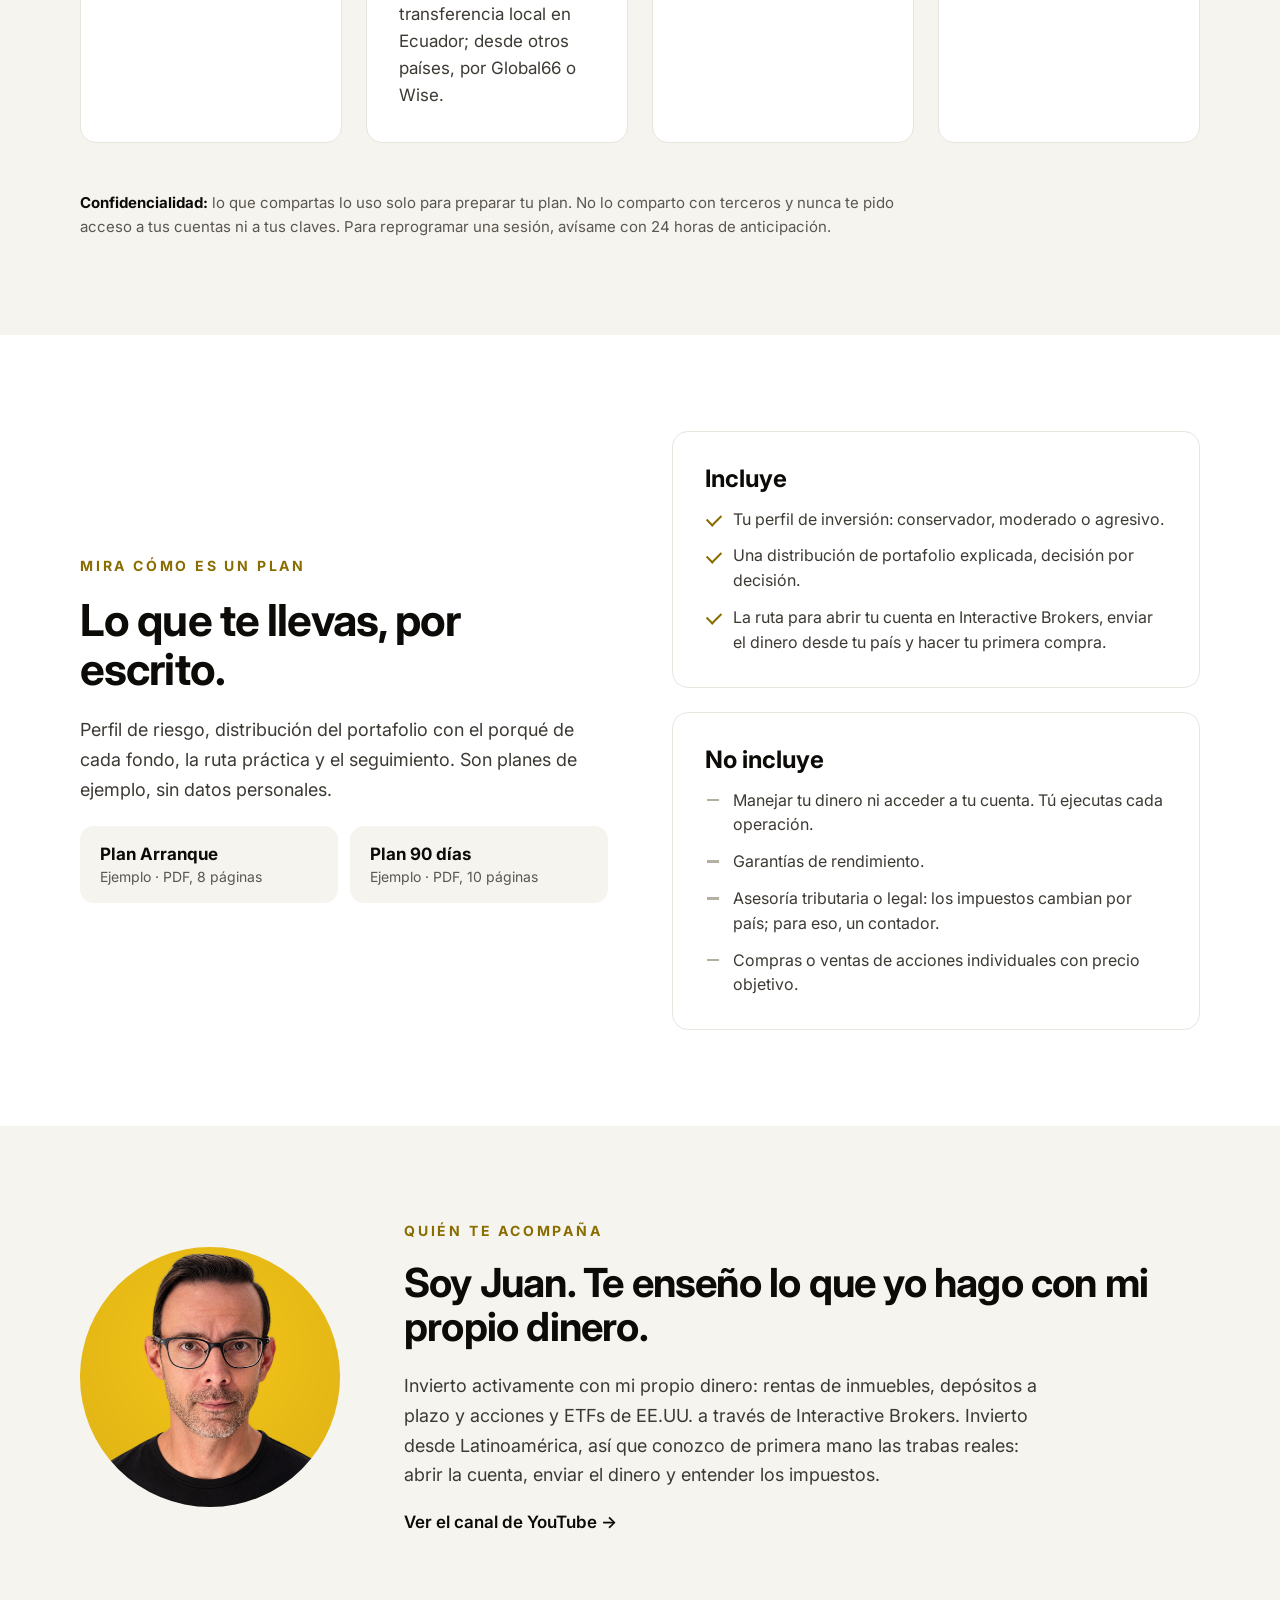
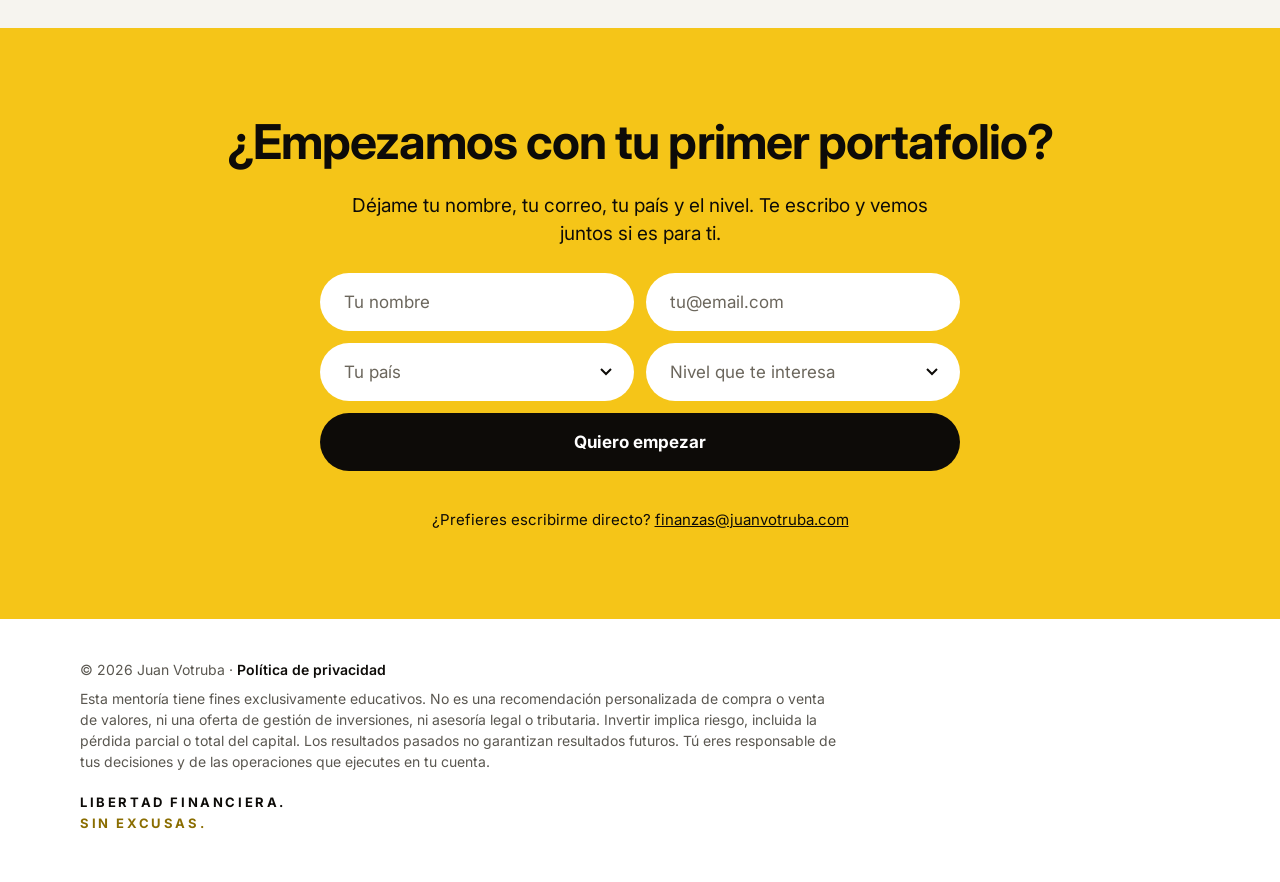
==== commit 9c66429b: "Add files via upload" ====
--- a/index.html
+++ b/index.html
@@ -40,6 +40,12 @@
 
 <form class="lead-form" data-kit action="https://app.kit.com/forms/10246836/subscriptions" method="post">
 <div class="sel">
+<label class="sr" for="nombre-hero">Tu nombre</label>
+<input id="nombre-hero" type="text" name="fields[first_name]" placeholder="Tu nombre" autocomplete="given-name" required>
+<label class="sr" for="email-hero">Tu email</label>
+<input id="email-hero" type="email" name="email_address" placeholder="tu@email.com" autocomplete="email" required>
+</div>
+<div class="sel">
 <label class="sr" for="pais-hero">Tu país</label>
 <select id="pais-hero" name="fields[pais]" required>
 <option value="" disabled selected>Tu país</option>
@@ -53,11 +59,7 @@
 <option value="No sé">Aún no lo sé</option>
 </select>
 </div>
-<div class="signup">
-<label class="sr" for="email-hero">Tu email</label>
-<input id="email-hero" type="email" name="email_address" placeholder="tu@email.com" autocomplete="email" required>
-<button type="submit">Quiero empezar</button>
-</div>
+<button class="go" type="submit">Quiero empezar</button>
 </form>
 <p class="msg" role="status" aria-live="polite"></p>
 <div class="micro">Te escribo en menos de 24 horas hábiles. Sin compromiso hasta que reserves tu cupo. También recibes Lunes en Wall Street, mi correo de cada lunes; cancela cuando quieras.</div>
@@ -129,7 +131,7 @@
 <div class="wrap">
 <h2>Cómo funciona</h2>
 <div class="flow">
-<div class="cardx"><small>01</small><h3>Me escribes</h3><p>Con tu país y el nivel que te interesa. Te respondo en menos de 24 horas hábiles.</p></div>
+<div class="cardx"><small>01</small><h3>Me escribes</h3><p>Con tu nombre, tu país y el nivel que te interesa. Te respondo en menos de 24 horas hábiles.</p></div>
 <div class="cardx"><small>02</small><h3>Cuestionario y cupo</h3><p>Objetivo, plazo, ahorros, experiencia y tolerancia al riesgo. Pagas para reservar tu cupo: transferencia local en Ecuador; desde otros países, por Global66 o Wise.</p></div>
 <div class="cardx"><small>03</small><h3>Sesión 1:1</h3><p>Definimos tu perfil, la ruta para abrir y fondear tu cuenta y tu primera compra.</p></div>
 <div class="cardx"><small>04</small><h3>Plan y seguimiento</h3><p>Recibes tu plan por escrito en 3 días hábiles. Luego, el seguimiento de tu nivel.</p></div>
@@ -186,8 +188,14 @@
 <section class="cta" id="empezar">
 <div class="wrap">
 <h2>¿Empezamos con tu primer portafolio?</h2>
-<p>Déjame tu correo, tu país y el nivel. Te escribo y vemos juntos si es para ti.</p>
+<p>Déjame tu nombre, tu correo, tu país y el nivel. Te escribo y vemos juntos si es para ti.</p>
 <form class="lead-form" data-kit action="https://app.kit.com/forms/10246836/subscriptions" method="post">
+<div class="sel">
+<label class="sr" for="nombre-cta">Tu nombre</label>
+<input id="nombre-cta" type="text" name="fields[first_name]" placeholder="Tu nombre" autocomplete="given-name" required>
+<label class="sr" for="email-cta">Tu email</label>
+<input id="email-cta" type="email" name="email_address" placeholder="tu@email.com" autocomplete="email" required>
+</div>
 <div class="sel">
 <label class="sr" for="pais-cta">Tu país</label>
 <select id="pais-cta" name="fields[pais]" required>
@@ -202,11 +210,7 @@
 <option value="No sé">Aún no lo sé</option>
 </select>
 </div>
-<div class="signup">
-<label class="sr" for="email-cta">Tu email</label>
-<input id="email-cta" type="email" name="email_address" placeholder="tu@email.com" autocomplete="email" required>
-<button type="submit">Quiero empezar</button>
-</div>
+<button class="go" type="submit">Quiero empezar</button>
 </form>
 <p class="msg" role="status" aria-live="polite"></p>
 <p style="font-size:15px">¿Prefieres escribirme directo? <a href="mailto:finanzas@juanvotruba.com?subject=Mentor%C3%ADa%201%3A1">finanzas@juanvotruba.com</a></p>
--- a/styles.css
+++ b/styles.css
@@ -245,3 +245,13 @@
 .tiers .wrap{padding-top:96px;padding-bottom:96px;display:flex;flex-direction:column;gap:40px}
 .about.cream{background:var(--cream)}
 @media (max-width:860px){.tiers .wrap{padding-top:56px;padding-bottom:56px;gap:28px}}
+.lead-form .sel input{flex:1 1 200px;min-width:0;height:58px;padding:0 24px;font:inherit;font-size:17px;border:1.5px solid #CFCABF;border-radius:999px;background:#fff;color:var(--ink)}
+.lead-form .sel input::placeholder{color:var(--muted2)}
+.lead-form .sel input:focus-visible{outline:3px solid var(--ink);outline-offset:2px}
+.lead-form .go{height:58px;padding:0 32px;font:inherit;font-size:17px;font-weight:700;border:0;border-radius:999px;background:var(--yellow);color:var(--ink);cursor:pointer}
+.lead-form .go:hover{filter:brightness(.96)}
+.lead-form .go[disabled]{opacity:.6;cursor:default}
+.lead-form .go:focus-visible{outline:3px solid var(--ink);outline-offset:2px}
+.cta .lead-form .sel input{border:0}
+.cta .lead-form .go{background:var(--ink);color:#fff}
+@media (max-width:860px){.lead-form .sel input{height:56px;flex:1 1 100%}.lead-form .go{height:56px}}
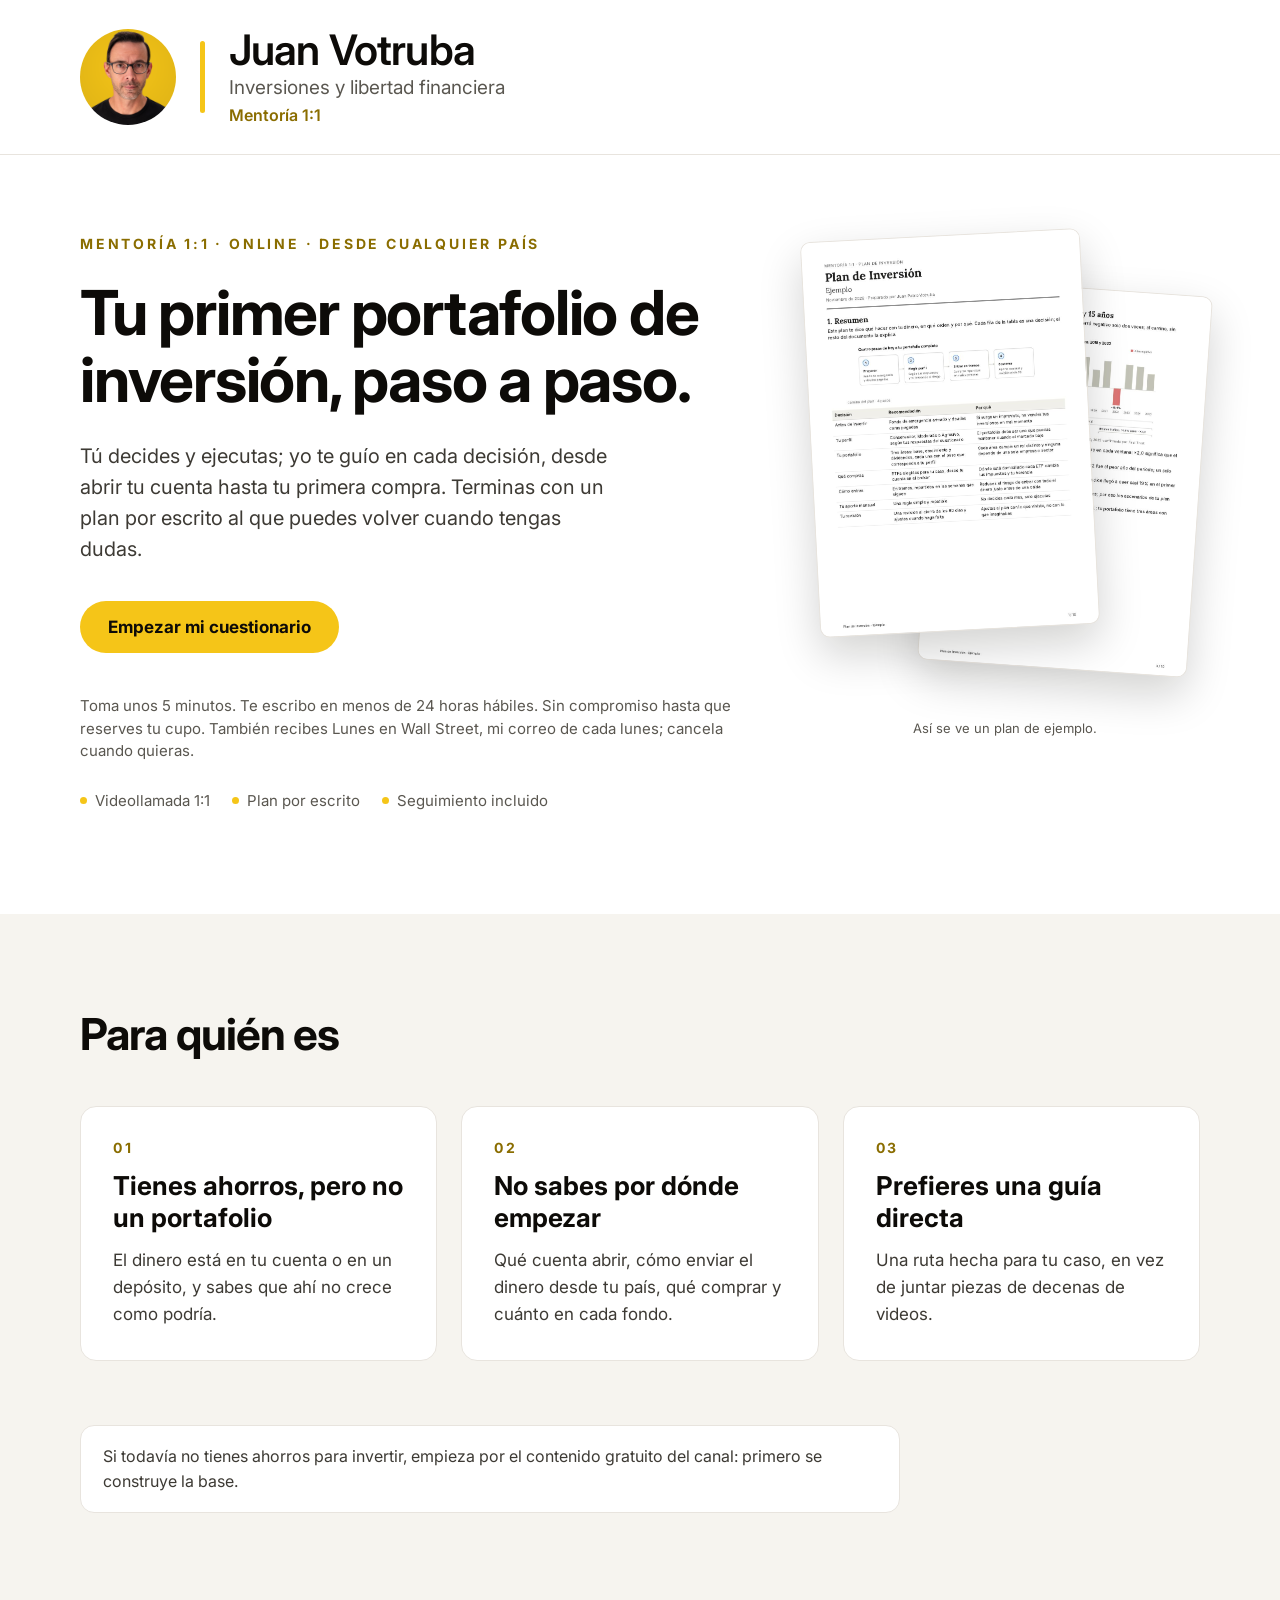
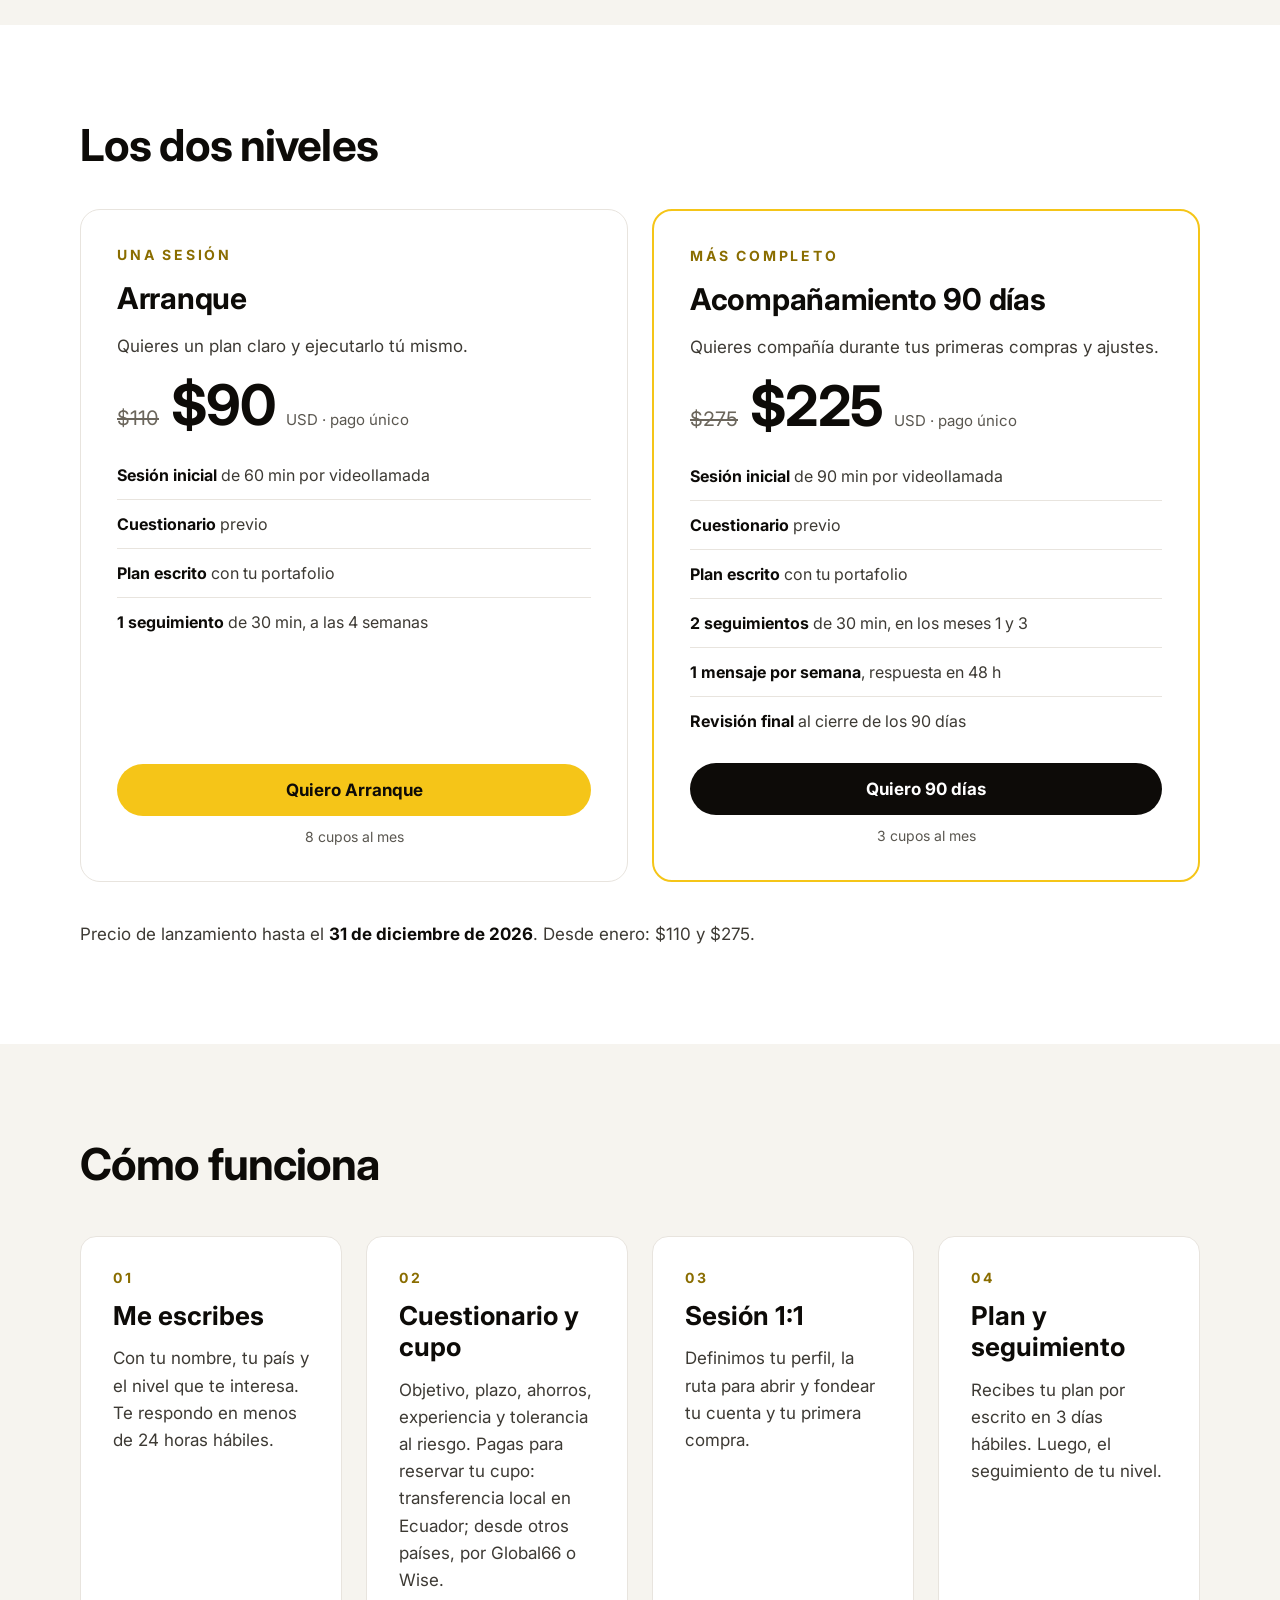
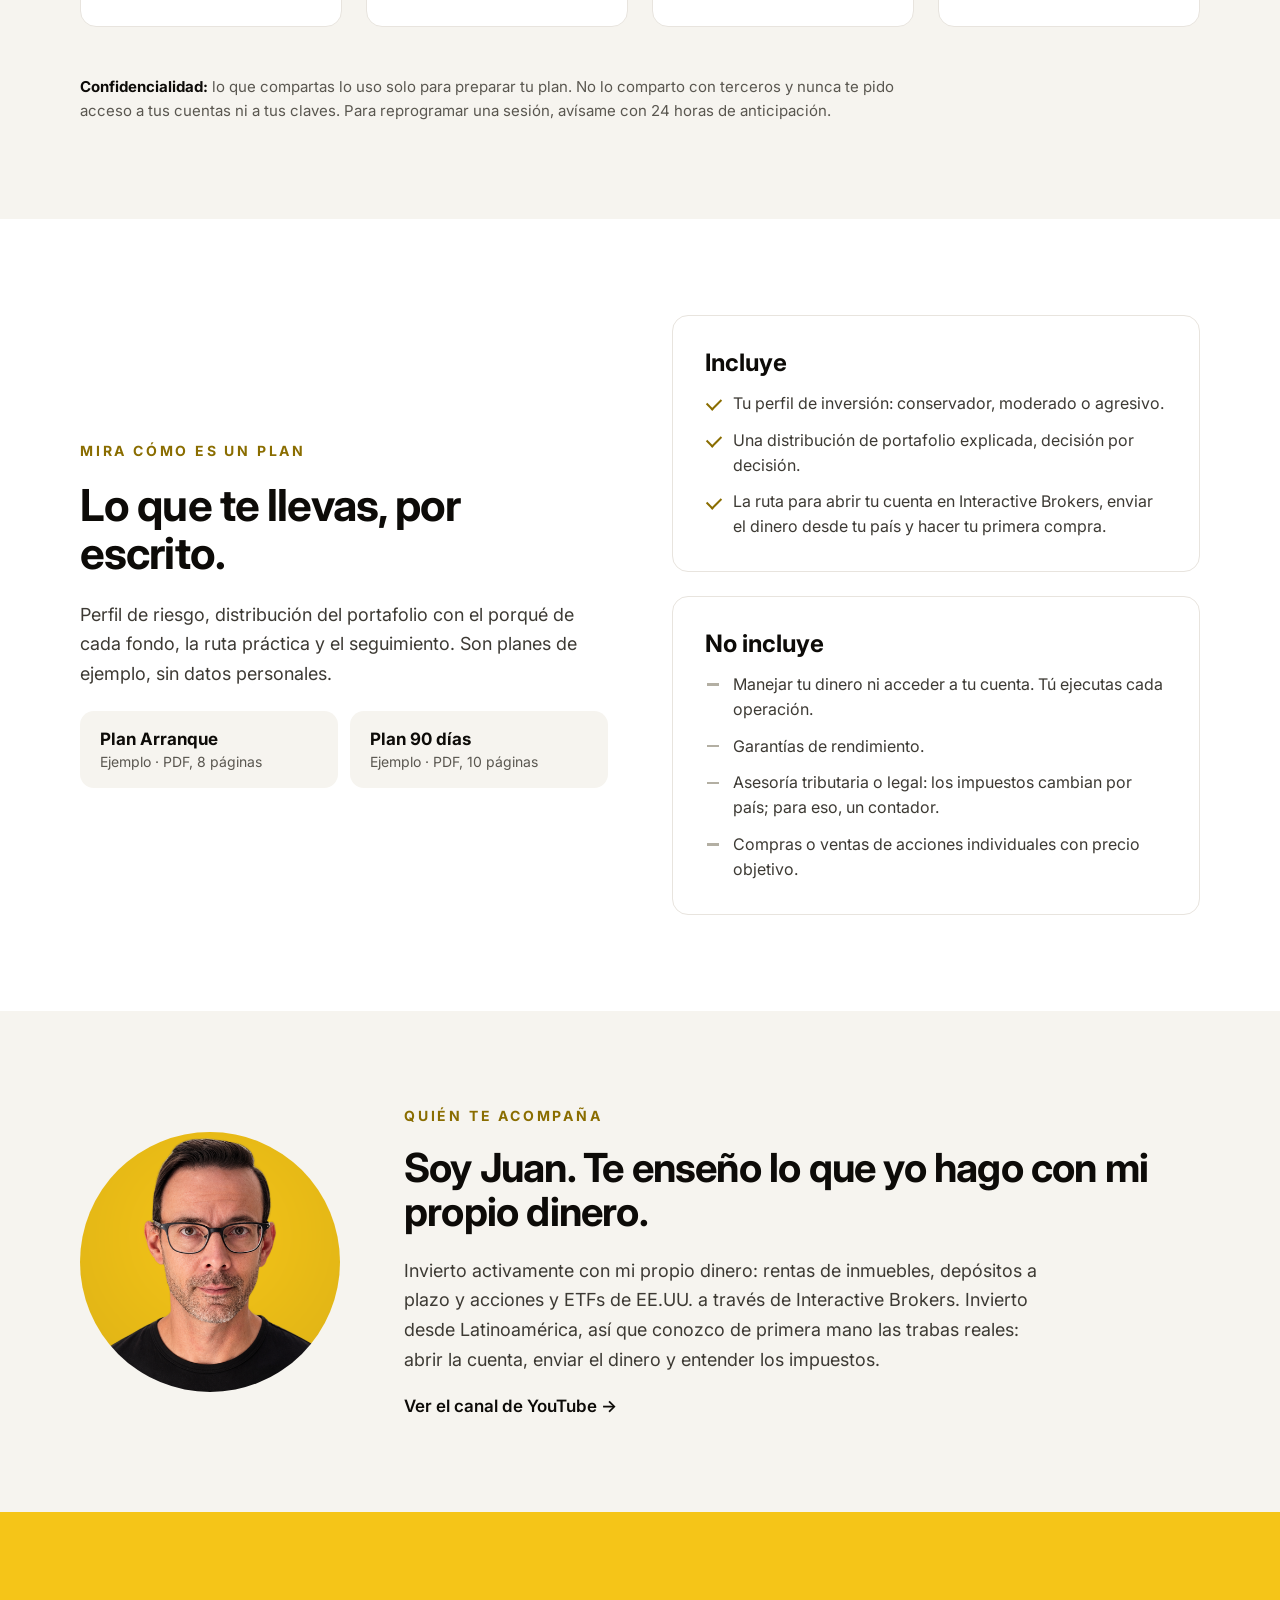
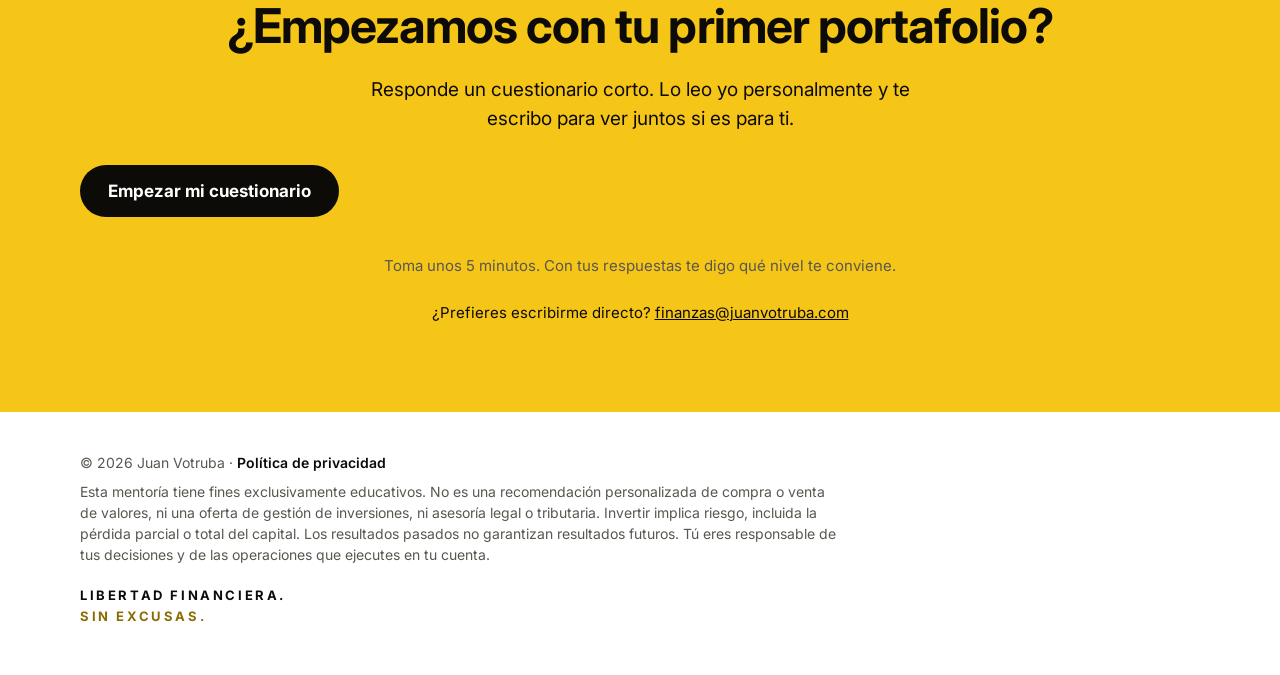
==== commit fe92d212: "Add files via upload" ====
--- a/index.html
+++ b/index.html
@@ -15,6 +15,7 @@
 <link rel="preconnect" href="https://fonts.gstatic.com" crossorigin>
 <link href="https://fonts.googleapis.com/css2?family=Inter:wght@400;600;700&display=swap" rel="stylesheet">
 <link rel="stylesheet" href="styles.css">
+<style>.btn-q{margin:8px 0 14px}.cta .btn-q{background:var(--ink);color:#fff}.cta .btn-q:hover{color:#fff}</style>
 </head>
 <body>
 
@@ -38,31 +39,8 @@
 <h1>Tu primer portafolio de inversión, paso a paso.</h1>
 <p class="lead">Tú decides y ejecutas; yo te guío en cada decisión, desde abrir tu cuenta hasta tu primera compra. Terminas con un plan por escrito al que puedes volver cuando tengas dudas.</p>
 
-<form class="lead-form" data-kit action="https://app.kit.com/forms/10246836/subscriptions" method="post">
-<div class="sel">
-<label class="sr" for="nombre-hero">Tu nombre</label>
-<input id="nombre-hero" type="text" name="fields[first_name]" placeholder="Tu nombre" autocomplete="given-name" required>
-<label class="sr" for="email-hero">Tu email</label>
-<input id="email-hero" type="email" name="email_address" placeholder="tu@email.com" autocomplete="email" required>
-</div>
-<div class="sel">
-<label class="sr" for="pais-hero">Tu país</label>
-<select id="pais-hero" name="fields[pais]" required>
-<option value="" disabled selected>Tu país</option>
-<option>México</option><option>Ecuador</option><option>España</option><option>Estados Unidos</option><option>Argentina</option><option>Colombia</option><option>Perú</option><option>Chile</option><option>Otro</option>
-</select>
-<label class="sr" for="nivel-hero">Nivel que te interesa</label>
-<select id="nivel-hero" name="fields[nivel_mentoria]" required>
-<option value="" disabled selected>Nivel que te interesa</option>
-<option value="Arranque">Arranque · $90</option>
-<option value="90 días">Acompañamiento 90 días · $225</option>
-<option value="No sé">Aún no lo sé</option>
-</select>
-</div>
-<button class="go" type="submit">Quiero empezar</button>
-</form>
-<p class="msg" role="status" aria-live="polite"></p>
-<div class="micro">Te escribo en menos de 24 horas hábiles. Sin compromiso hasta que reserves tu cupo. También recibes Lunes en Wall Street, mi correo de cada lunes; cancela cuando quieras.</div>
+<a class="btn btn-q" href="cuestionario/">Empezar mi cuestionario</a>
+<div class="micro">Toma unos 5 minutos. Te escribo en menos de 24 horas hábiles. Sin compromiso hasta que reserves tu cupo. También recibes Lunes en Wall Street, mi correo de cada lunes; cancela cuando quieras.</div>
 <div class="facts"><span>Videollamada 1:1</span><span>Plan por escrito</span><span>Seguimiento incluido</span></div>
 </div>
 
@@ -103,7 +81,7 @@
 <li><b>Plan escrito</b> con tu portafolio</li>
 <li><b>1 seguimiento</b> de 30 min, a las 4 semanas</li>
 </ul>
-<a class="btn" href="#empezar" data-nivel="Arranque">Quiero Arranque</a>
+<a class="btn" href="cuestionario/">Quiero Arranque</a>
 <p class="slots">8 cupos al mes</p>
 </div>
 <div class="plan main">
@@ -119,7 +97,7 @@
 <li><b>1 mensaje por semana</b>, respuesta en 48 h</li>
 <li><b>Revisión final</b> al cierre de los 90 días</li>
 </ul>
-<a class="btn" href="#empezar" data-nivel="90 días">Quiero 90 días</a>
+<a class="btn" href="cuestionario/">Quiero 90 días</a>
 <p class="slots">3 cupos al mes</p>
 </div>
 </div>
@@ -188,31 +166,9 @@
 <section class="cta" id="empezar">
 <div class="wrap">
 <h2>¿Empezamos con tu primer portafolio?</h2>
-<p>Déjame tu nombre, tu correo, tu país y el nivel. Te escribo y vemos juntos si es para ti.</p>
-<form class="lead-form" data-kit action="https://app.kit.com/forms/10246836/subscriptions" method="post">
-<div class="sel">
-<label class="sr" for="nombre-cta">Tu nombre</label>
-<input id="nombre-cta" type="text" name="fields[first_name]" placeholder="Tu nombre" autocomplete="given-name" required>
-<label class="sr" for="email-cta">Tu email</label>
-<input id="email-cta" type="email" name="email_address" placeholder="tu@email.com" autocomplete="email" required>
-</div>
-<div class="sel">
-<label class="sr" for="pais-cta">Tu país</label>
-<select id="pais-cta" name="fields[pais]" required>
-<option value="" disabled selected>Tu país</option>
-<option>México</option><option>Ecuador</option><option>España</option><option>Estados Unidos</option><option>Argentina</option><option>Colombia</option><option>Perú</option><option>Chile</option><option>Otro</option>
-</select>
-<label class="sr" for="nivel-cta">Nivel que te interesa</label>
-<select id="nivel-cta" name="fields[nivel_mentoria]" required>
-<option value="" disabled selected>Nivel que te interesa</option>
-<option value="Arranque">Arranque · $90</option>
-<option value="90 días">Acompañamiento 90 días · $225</option>
-<option value="No sé">Aún no lo sé</option>
-</select>
-</div>
-<button class="go" type="submit">Quiero empezar</button>
-</form>
-<p class="msg" role="status" aria-live="polite"></p>
+<p>Responde un cuestionario corto. Lo leo yo personalmente y te escribo para ver juntos si es para ti.</p>
+<a class="btn btn-q" href="cuestionario/">Empezar mi cuestionario</a>
+<div class="micro">Toma unos 5 minutos. Con tus respuestas te digo qué nivel te conviene.</div>
 <p style="font-size:15px">¿Prefieres escribirme directo? <a href="mailto:finanzas@juanvotruba.com?subject=Mentor%C3%ADa%201%3A1">finanzas@juanvotruba.com</a></p>
 </div>
 </section>
@@ -228,14 +184,5 @@
 </div>
 </footer>
 
-<script src="form.js"></script>
-<script>
-document.querySelectorAll('[data-nivel]').forEach(function (a) {
-  a.addEventListener('click', function () {
-    var s = document.getElementById('nivel-cta');
-    if (s) s.value = a.getAttribute('data-nivel');
-  });
-});
-</script>
 </body>
 </html>
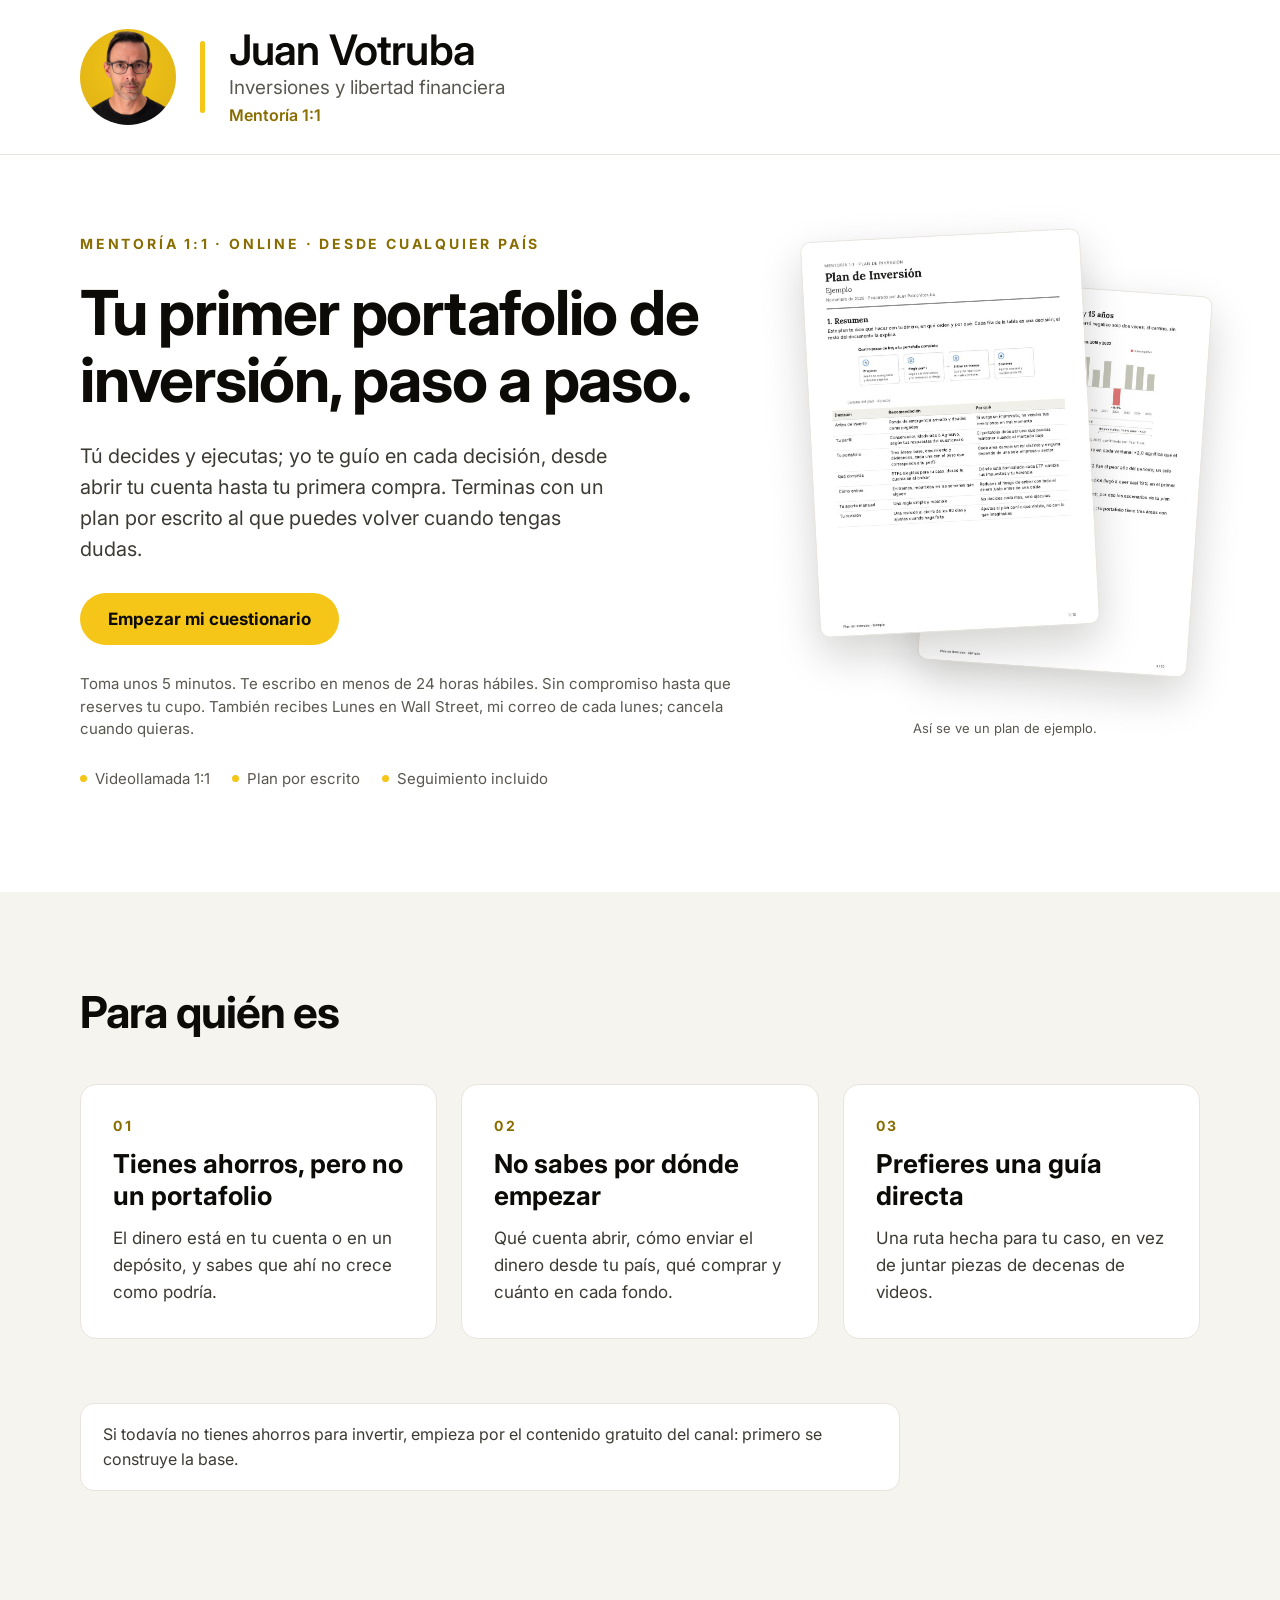
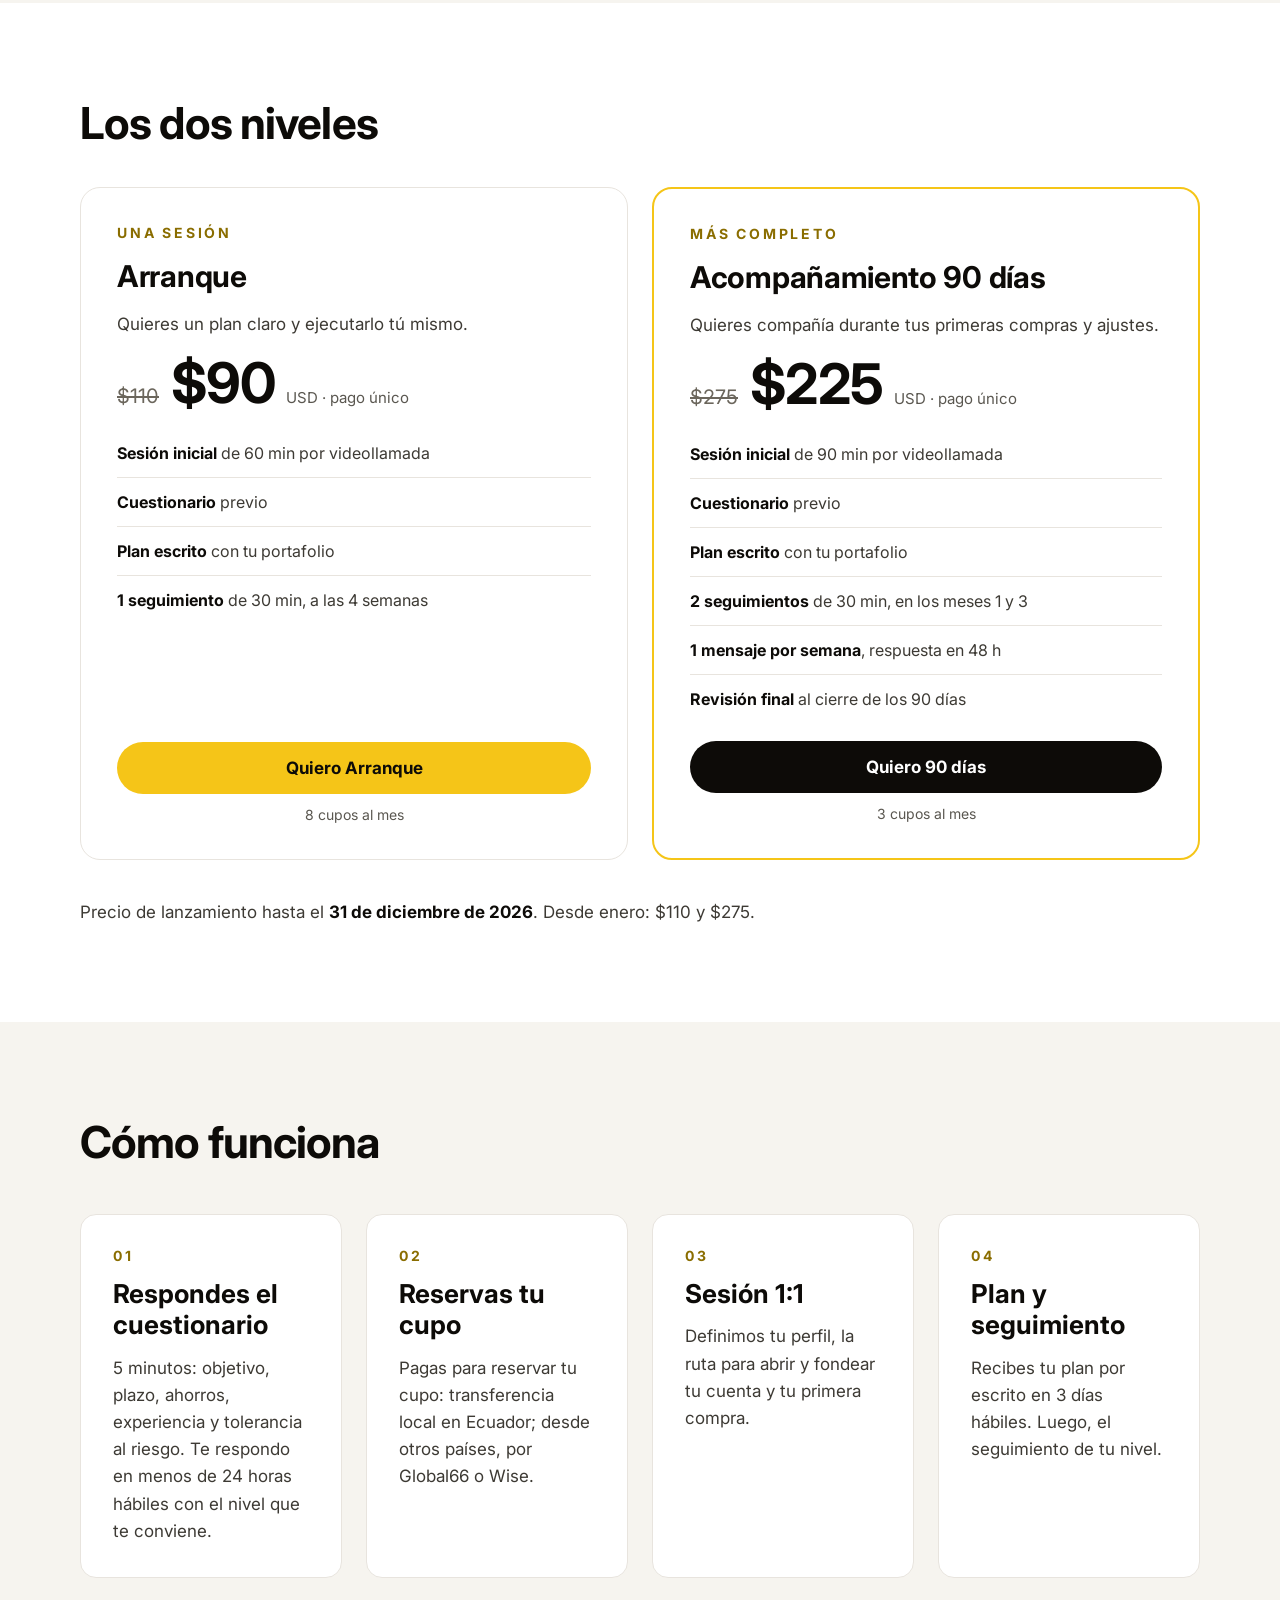
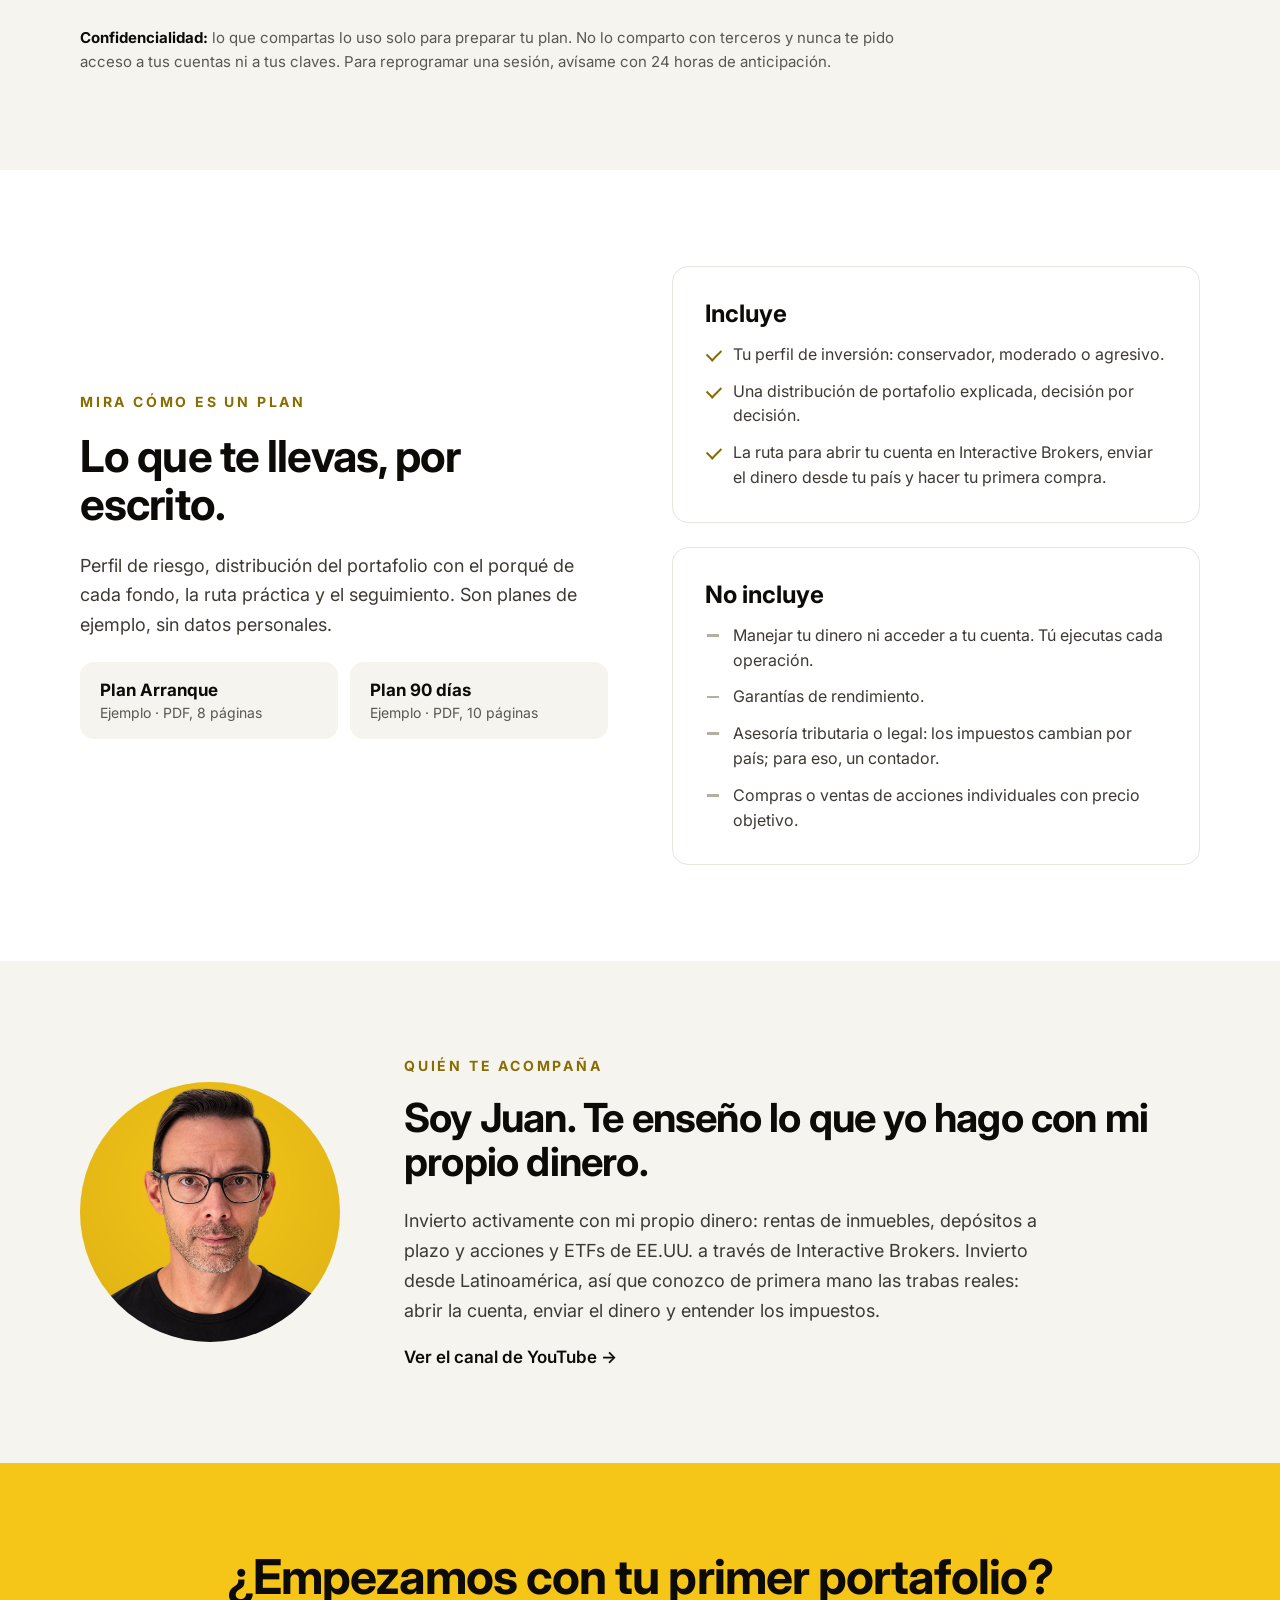
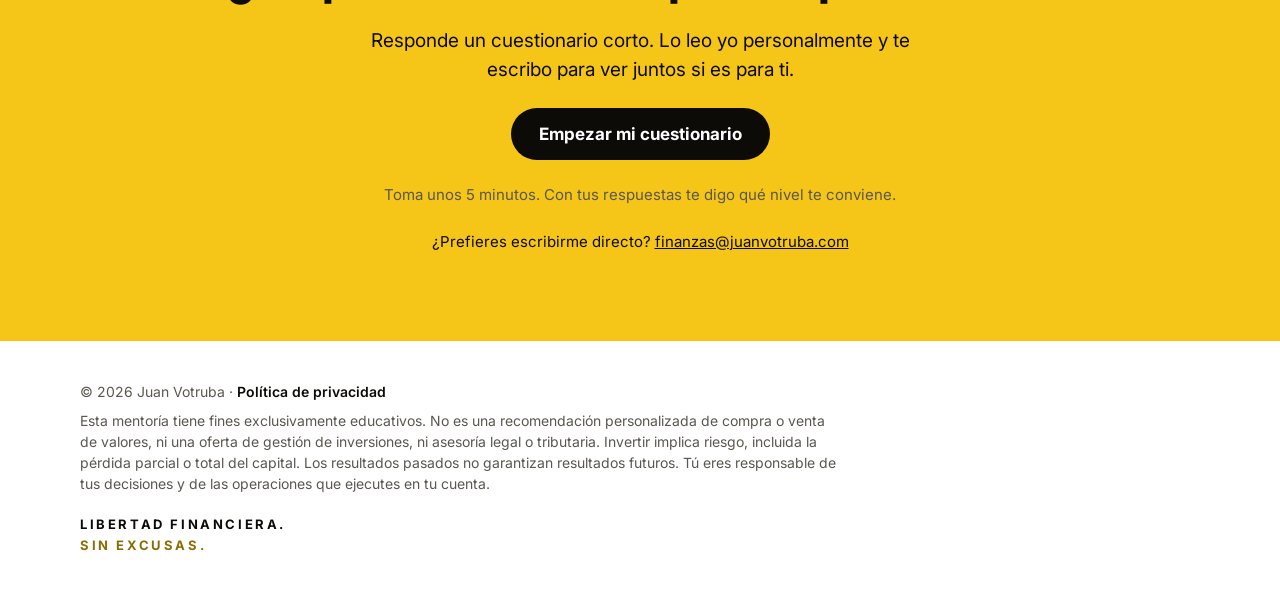
==== commit 46b184e1: "Add files via upload" ====
--- a/index.html
+++ b/index.html
@@ -15,7 +15,7 @@
 <link rel="preconnect" href="https://fonts.gstatic.com" crossorigin>
 <link href="https://fonts.googleapis.com/css2?family=Inter:wght@400;600;700&display=swap" rel="stylesheet">
 <link rel="stylesheet" href="styles.css">
-<style>.btn-q{margin:8px 0 14px}.cta .btn-q{background:var(--ink);color:#fff}.cta .btn-q:hover{color:#fff}</style>
+<style>.cta .btn-q{background:var(--ink);color:#fff;align-self:center}.cta .btn-q:hover{color:#fff}@media (max-width:860px){.cta .btn-q{align-self:flex-start}}</style>
 </head>
 <body>
 
@@ -81,7 +81,7 @@
 <li><b>Plan escrito</b> con tu portafolio</li>
 <li><b>1 seguimiento</b> de 30 min, a las 4 semanas</li>
 </ul>
-<a class="btn" href="cuestionario/">Quiero Arranque</a>
+<a class="btn" href="cuestionario/?nivel=arranque">Quiero Arranque</a>
 <p class="slots">8 cupos al mes</p>
 </div>
 <div class="plan main">
@@ -97,7 +97,7 @@
 <li><b>1 mensaje por semana</b>, respuesta en 48 h</li>
 <li><b>Revisión final</b> al cierre de los 90 días</li>
 </ul>
-<a class="btn" href="cuestionario/">Quiero 90 días</a>
+<a class="btn" href="cuestionario/?nivel=90">Quiero 90 días</a>
 <p class="slots">3 cupos al mes</p>
 </div>
 </div>
@@ -109,8 +109,8 @@
 <div class="wrap">
 <h2>Cómo funciona</h2>
 <div class="flow">
-<div class="cardx"><small>01</small><h3>Me escribes</h3><p>Con tu nombre, tu país y el nivel que te interesa. Te respondo en menos de 24 horas hábiles.</p></div>
-<div class="cardx"><small>02</small><h3>Cuestionario y cupo</h3><p>Objetivo, plazo, ahorros, experiencia y tolerancia al riesgo. Pagas para reservar tu cupo: transferencia local en Ecuador; desde otros países, por Global66 o Wise.</p></div>
+<div class="cardx"><small>01</small><h3>Respondes el cuestionario</h3><p>5 minutos: objetivo, plazo, ahorros, experiencia y tolerancia al riesgo. Te respondo en menos de 24 horas hábiles con el nivel que te conviene.</p></div>
+<div class="cardx"><small>02</small><h3>Reservas tu cupo</h3><p>Pagas para reservar tu cupo: transferencia local en Ecuador; desde otros países, por Global66 o Wise.</p></div>
 <div class="cardx"><small>03</small><h3>Sesión 1:1</h3><p>Definimos tu perfil, la ruta para abrir y fondear tu cuenta y tu primera compra.</p></div>
 <div class="cardx"><small>04</small><h3>Plan y seguimiento</h3><p>Recibes tu plan por escrito en 3 días hábiles. Luego, el seguimiento de tu nivel.</p></div>
 </div>
